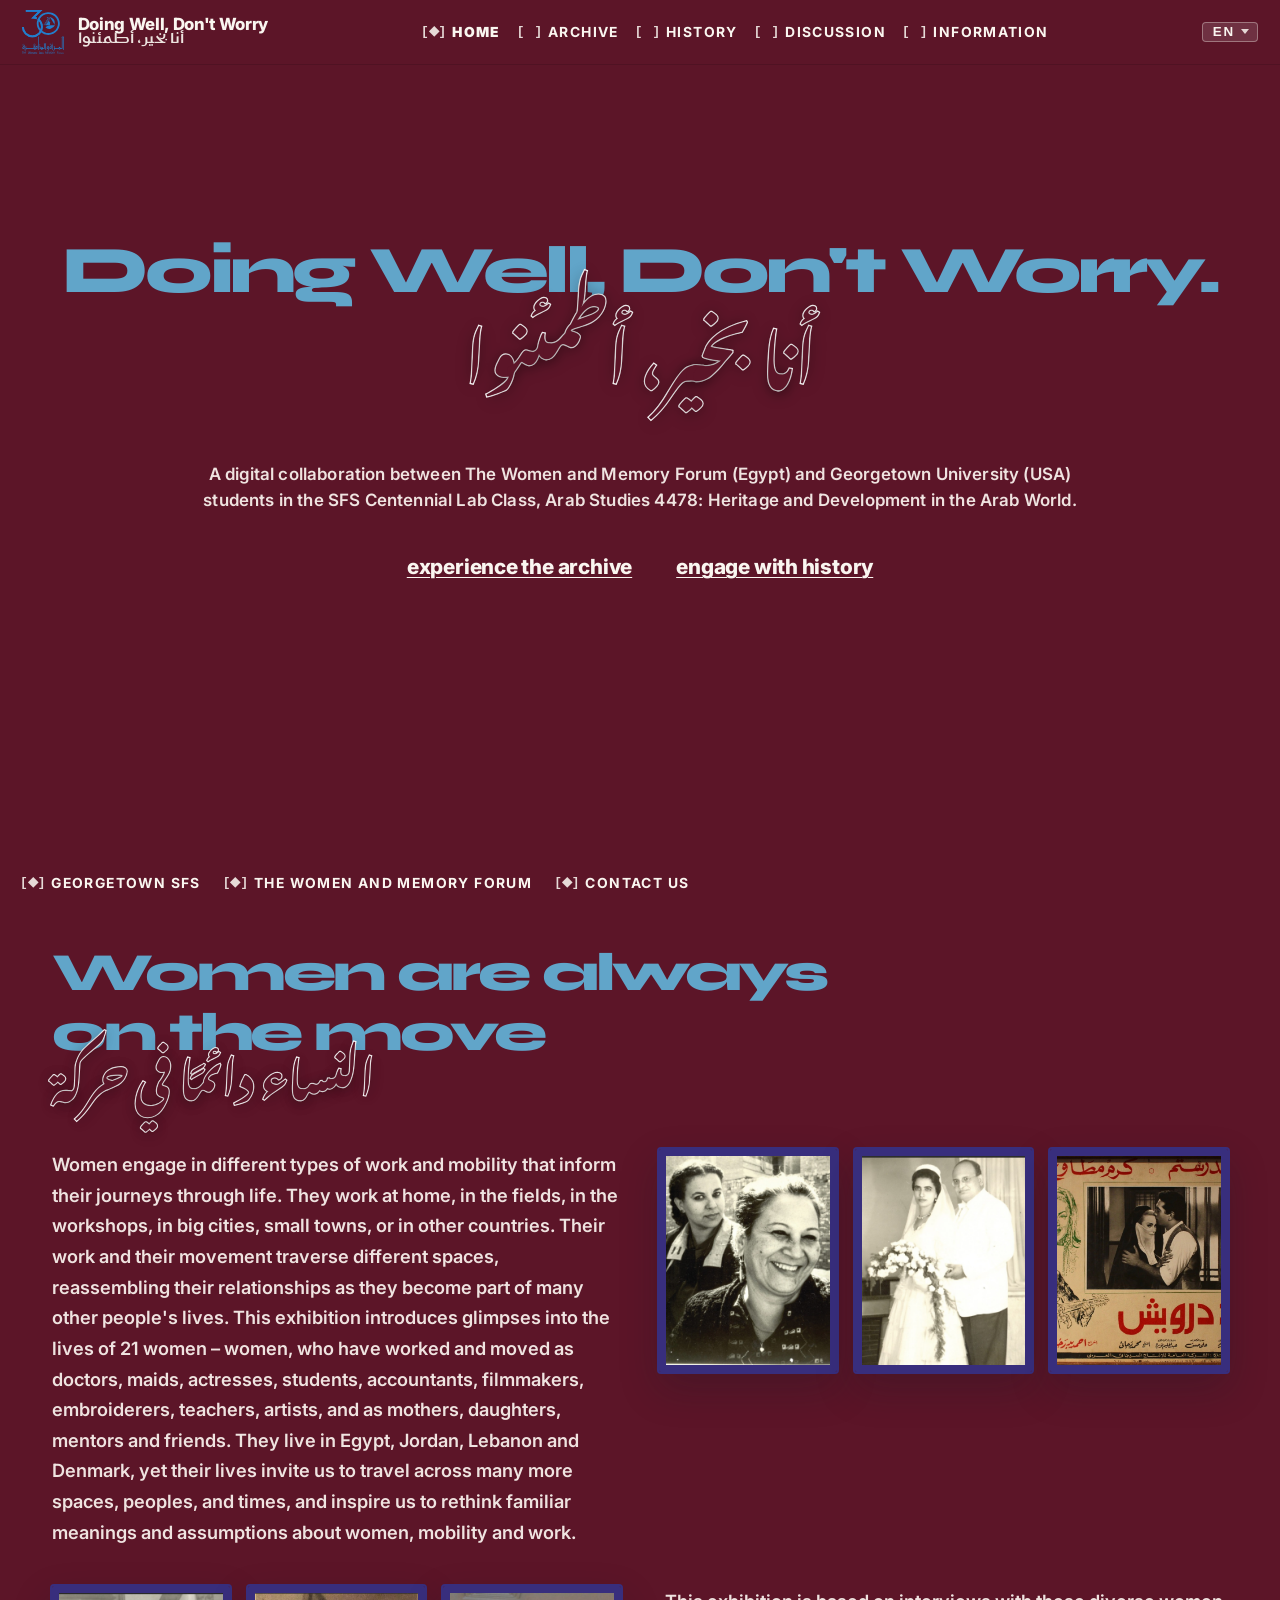
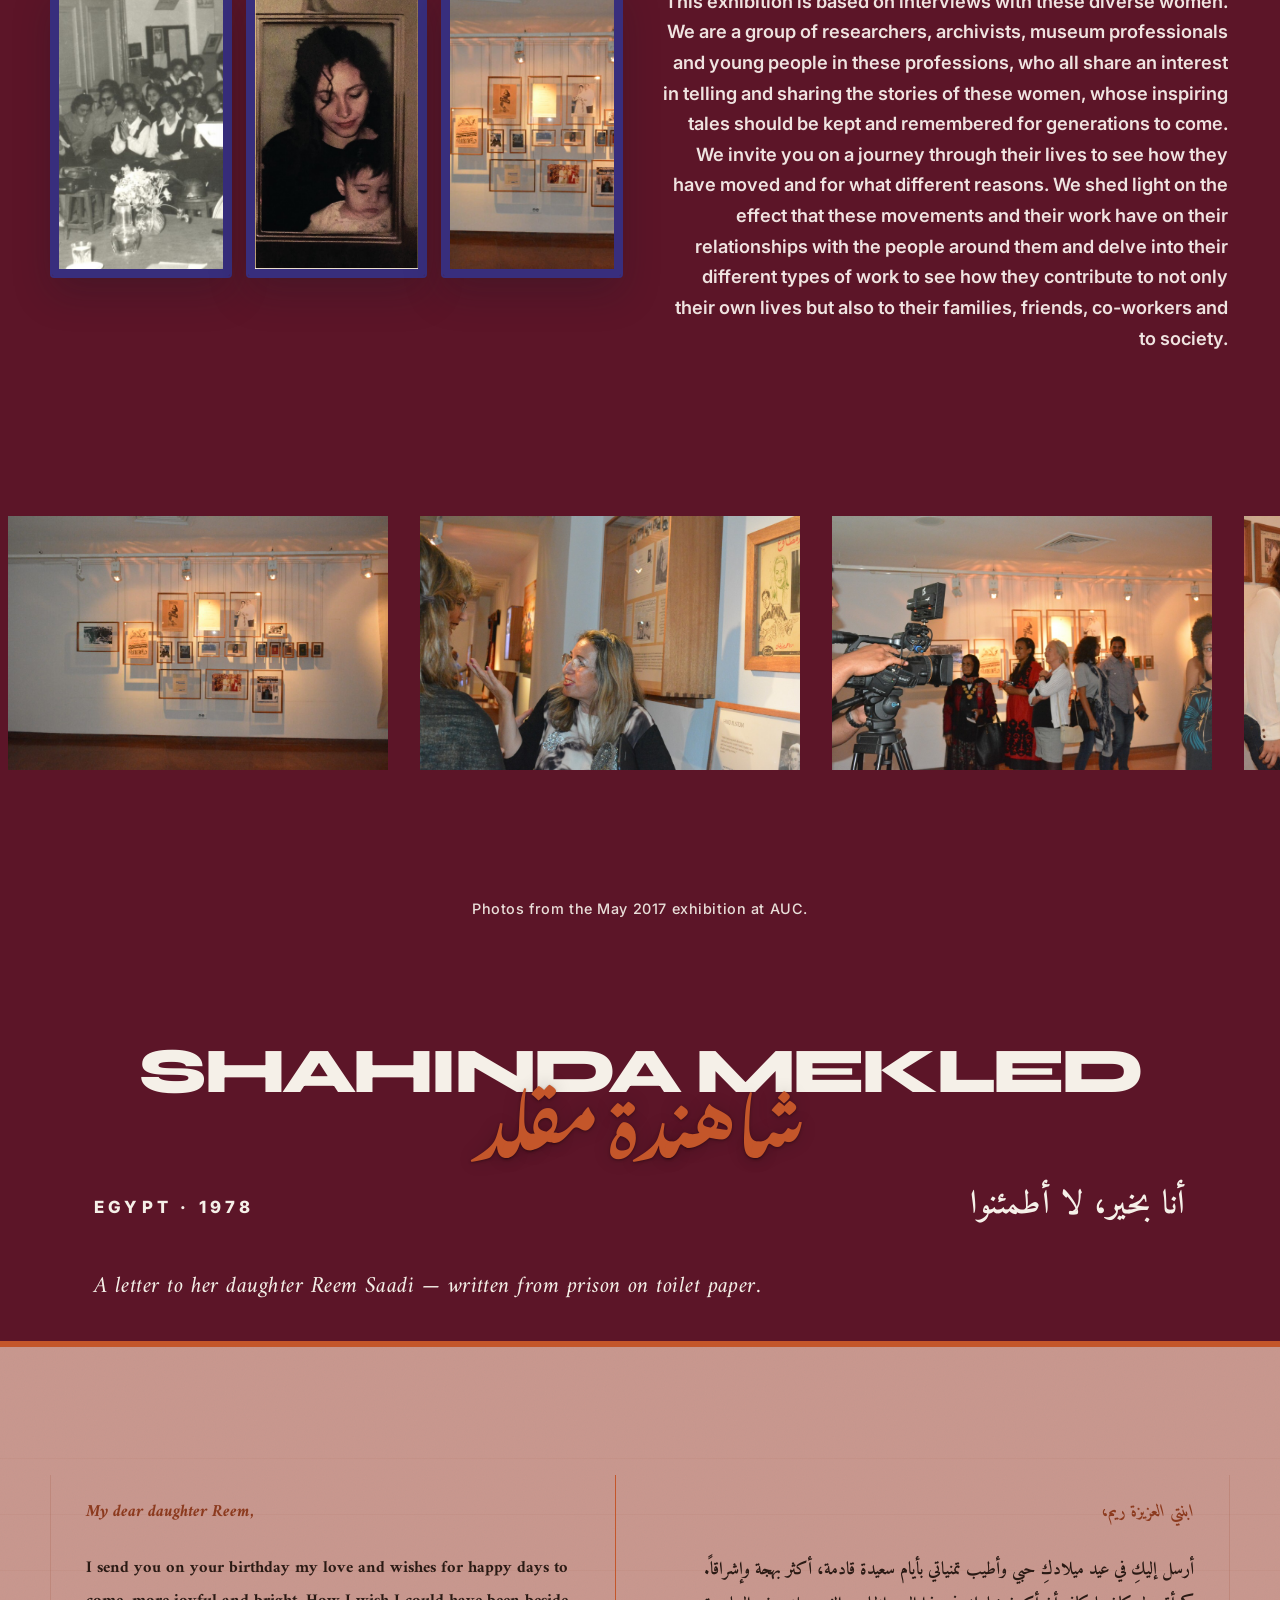
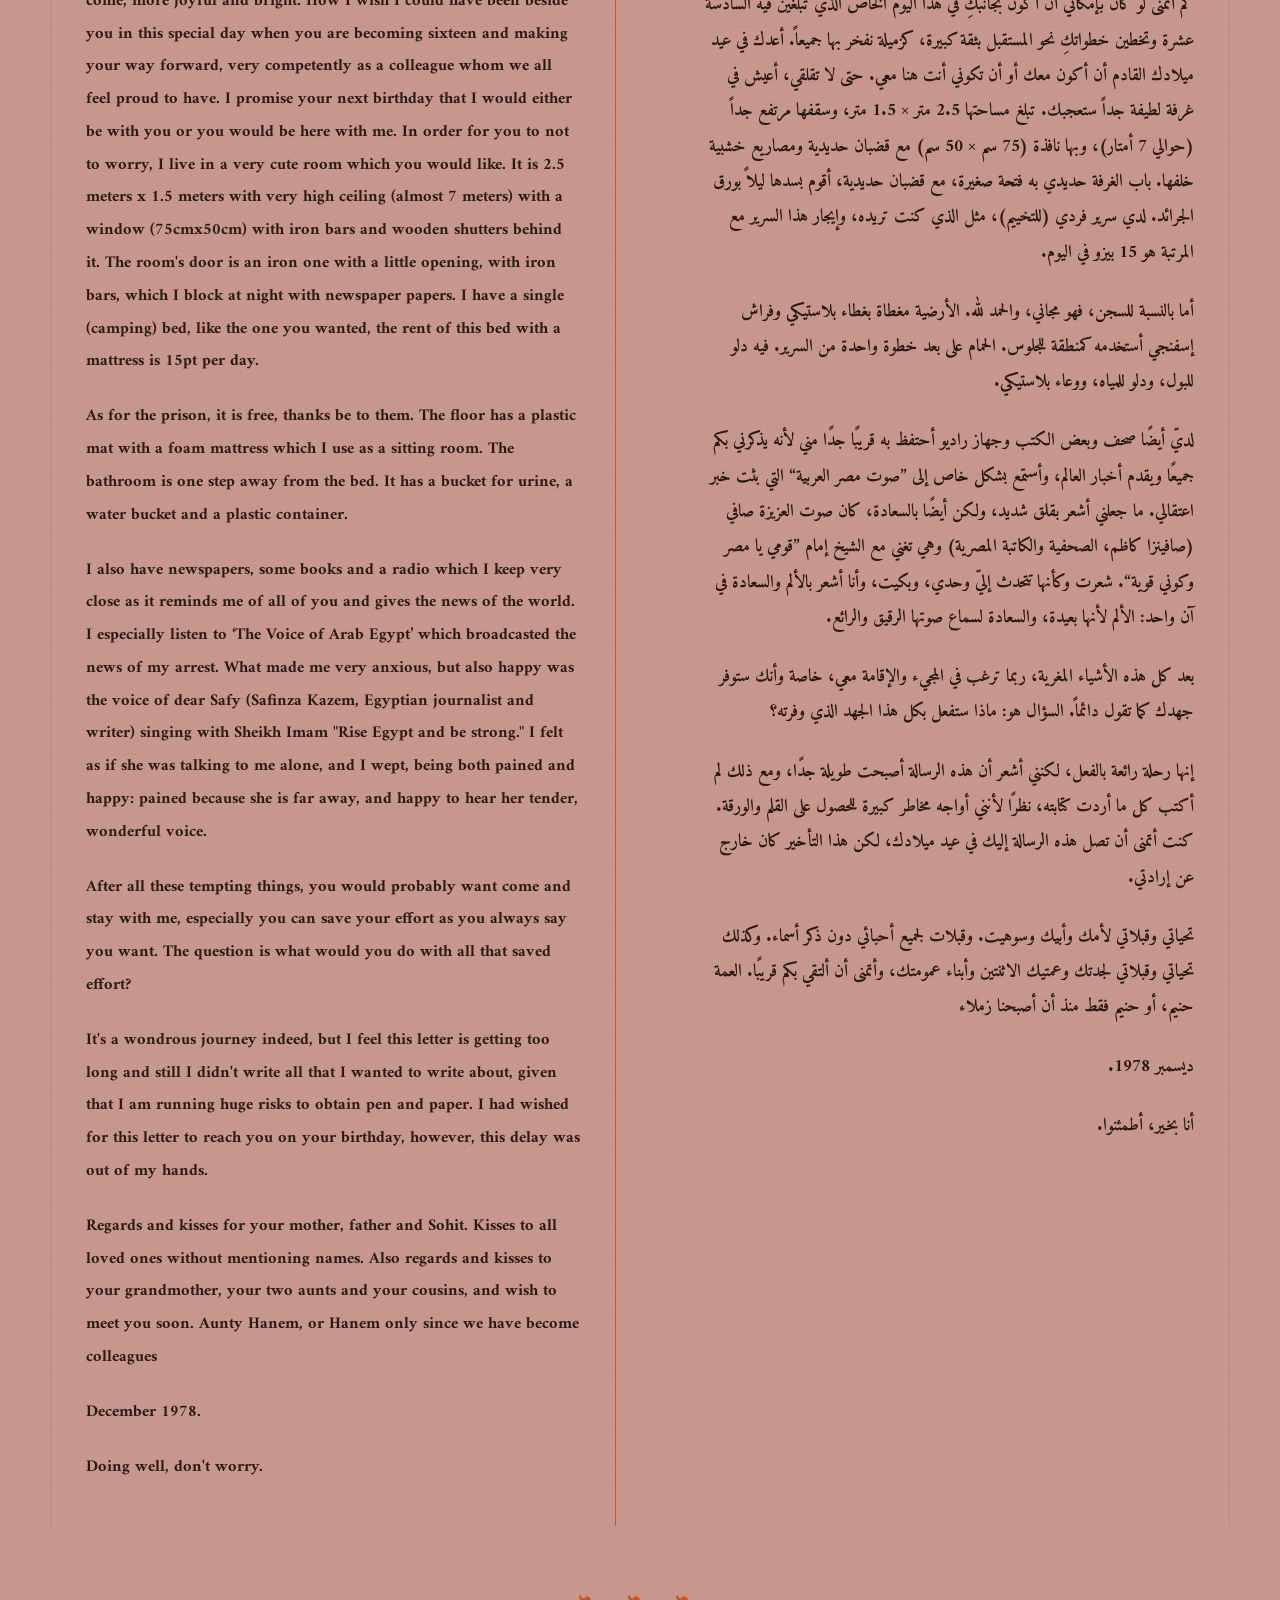
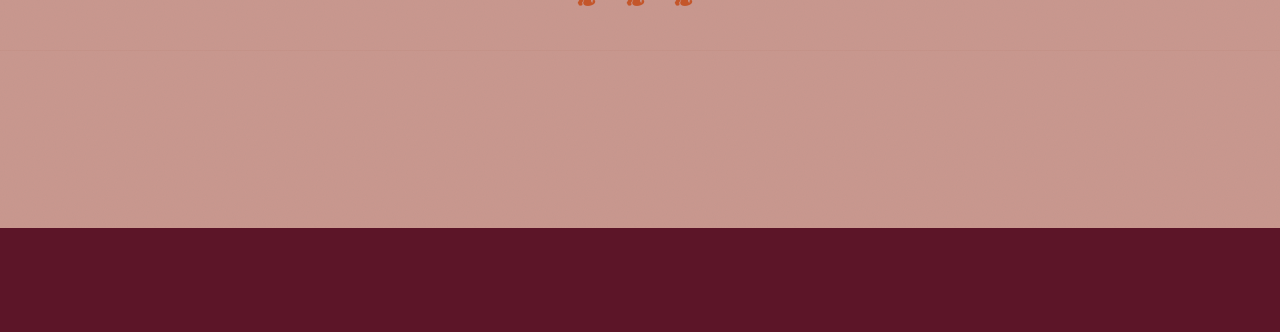
==== index.html @ 9dc11448 "Discussion: composer redesigned as integrated post editor - One outer bordered card; nothing inside " ====
<!doctype html>
<html lang="en">
  <head>
    <meta charset="UTF-8" />
    <meta name="viewport" content="width=device-width, initial-scale=1.0" />
    <title>Archive</title>
    <link rel="preconnect" href="https://fonts.googleapis.com" />
    <link rel="preconnect" href="https://fonts.gstatic.com" crossorigin />
    <link
      href="https://fonts.googleapis.com/css2?family=Amiri:ital,wght@0,400;0,700;1,400;1,700&family=Inter:ital,wght@0,400;0,500;0,600;0,700;0,800;0,900;1,700&family=Kufam:wght@400;500;600;700;800;900&family=Noto+Nastaliq+Urdu:wght@400;500;600;700&family=Noto+Sans+Arabic:wght@400;500;600;700;800;900&family=Playfair+Display:ital,wght@0,500;0,600;0,700;1,500;1,600;1,700&family=Syne:wght@600;700;800&display=swap"
      rel="stylesheet"
    />
    <link rel="stylesheet" href="./styles.css" />
  </head>
  <body data-mode="viewer" id="top" class="theme-archive page-home">
    <nav class="siteNav siteNav--archive" data-i18n-aria-label="navAriaPrimary" aria-label="Primary navigation">
      <a href="./index.html#home" class="siteNav__brandLink" data-i18n-aria-label="siteBrand" aria-label="Doing Well, Don't Worry">
        <img
          class="siteNav__logo"
          src="./assets/logo-primary-vertical.svg"
          alt=""
          width="110"
          height="116"
          decoding="async"
        />
        <span class="siteNav__brandText">
          <span class="siteNav__brandPrimary" data-i18n="navBrandPrimary">Doing Well, Don't Worry</span>
          <span class="siteNav__brandSecondary" data-i18n="navBrandSecondary">أنا بخير، أطمئنوا</span>
        </span>
      </a>
      <div class="siteNav__primary">
        <a href="./index.html#home" class="siteNav__tab siteNav__tab--active">
          <span class="siteNav__bracket" aria-hidden="true">[<span class="siteNav__diamond">◆</span>]</span>
          <span data-i18n="navHome">Home</span>
        </a>
        <a href="./storymap.html" class="siteNav__tab">
          <span class="siteNav__bracket" aria-hidden="true">[<span class="siteNav__diamond siteNav__diamond--off">◆</span>]</span>
          <span data-i18n="navStorymap">Archive</span>
        </a>
        <a href="./history.html" class="siteNav__tab">
          <span class="siteNav__bracket" aria-hidden="true">[<span class="siteNav__diamond siteNav__diamond--off">◆</span>]</span>
          <span data-i18n="navHistory">History</span>
        </a>
        <a href="./discussion.html" class="siteNav__tab">
          <span class="siteNav__bracket" aria-hidden="true">[<span class="siteNav__diamond siteNav__diamond--off">◆</span>]</span>
          <span data-i18n="navDiscussion">Discussion</span>
        </a>
        <a href="./information.html" class="siteNav__tab">
          <span class="siteNav__bracket" aria-hidden="true">[<span class="siteNav__diamond siteNav__diamond--off">◆</span>]</span>
          <span data-i18n="navInformation">Information</span>
        </a>
      </div>
      <div class="siteNav__end">
        <div class="siteNav__lang">
          <button
            type="button"
            class="siteNav__langBtn"
            id="langMenuBtn"
            aria-haspopup="listbox"
            aria-expanded="false"
            aria-controls="langMenuList"
            data-i18n-aria-label="langButtonAria"
            aria-label="Languages"
          >
            <span id="langCurrentLabel">EN</span><span class="siteNav__langCaret" aria-hidden="true"></span>
          </button>
          <ul
            id="langMenuList"
            class="siteNav__langMenu"
            role="listbox"
            data-i18n-aria-label="langMenuAria"
            aria-label="Choose language"
          >
            <li role="none">
              <button type="button" class="siteNav__langOption" role="option" data-lang="en" aria-selected="true">
                English
              </button>
            </li>
            <li role="none">
              <button type="button" class="siteNav__langOption" role="option" data-lang="ar" aria-selected="false">
                العربية الفصحى
              </button>
            </li>
            <li role="none">
              <button type="button" class="siteNav__langOption" role="option" data-lang="it" aria-selected="false">
                Italiano
              </button>
            </li>
            <li role="none">
              <button type="button" class="siteNav__langOption" role="option" data-lang="fr" aria-selected="false">
                Français
              </button>
            </li>
            <li role="none">
              <button type="button" class="siteNav__langOption" role="option" data-lang="es" aria-selected="false">
                Español
              </button>
            </li>
            <li role="none">
              <button type="button" class="siteNav__langOption" role="option" data-lang="de" aria-selected="false">
                Deutsch
              </button>
            </li>
          </ul>
        </div>
      </div>
    </nav>

    <div id="jsStatus" class="jsStatus jsStatus--loading" data-i18n="statusLoadingStorymap">Loading archive…</div>
    <noscript>
      <div class="jsStatus jsStatus--error" data-i18n="statusJsRequired">JavaScript is required to run this app.</div>
    </noscript>

    <section class="hero hero--archive" id="home">
      <div class="hero__bg" aria-hidden="true"></div>
      <h1
        id="heroTitle"
        class="hero__title hero__title--bilingual"
        aria-label="Doing Well, Don't Worry — أنا بخير، أطمئنوا"
      >
        <span class="hero__titleStack">
          <span class="hero__titleLine hero__titleLine--en" lang="en" data-content-key="heroTitleEn">Doing Well, Don't Worry.</span>
          <span class="hero__titleLine hero__titleLine--ar" lang="ar" dir="rtl" data-content-key="heroTitleAr">أنا بخير، أطمئنوا</span>
        </span>
      </h1>
      <p id="heroSubtitle" data-content-key="heroSubtitle">
        A digital collaboration between The Women and Memory Forum (Egypt) and Georgetown University (USA) students in the SFS Centennial Lab Class, Arab Studies 4478: Heritage and Development in the Arab World.
      </p>
      <div class="hero__actions">
        <a class="heroLink" href="./storymap.html" data-content-key="heroCta">experience the archive</a>
        <a class="heroLink" href="./history.html" data-i18n="engageHistoryCta">engage with history</a>
      </div>
    </section>

    <section class="scrollSection reveal scrollSection--editorial landingCopy">
      <div class="landingBand">
        <h2
          class="landingBand__subheading landingBand__subheading--bilingual"
          aria-label="Women are always on the move — النساء دائمًا في حركة"
        >
          <span class="hero__titleStack">
            <span class="landingBand__titleLine landingBand__titleLine--en" lang="en" data-content-key="landingSubheadingEn"
              >Women are always on the move</span
            >
            <span class="landingBand__titleLine landingBand__titleLine--ar" lang="ar" dir="rtl" data-content-key="landingSubheadingAr"
              >النساء دائمًا في حركة</span
            >
          </span>
        </h2>
        <p class="landingBand__copy landingBand__copy--left" data-content-key="landingBodyPart1">
          Women engage in different types of work and mobility that inform their journeys through life. They work at
          home, in the fields, in the workshops, in big cities, small towns, or in other countries. Their work and their
          movement traverse different spaces, reassembling their relationships as they become part of many other
          people's lives. This exhibition introduces glimpses into the lives of 21 women – women, who have worked and
          moved as doctors, maids, actresses, students, accountants, filmmakers, embroiderers, teachers, artists, and as
          mothers, daughters, mentors and friends. They live in Egypt, Jordan, Lebanon and Denmark, yet their lives
          invite us to travel across many more spaces, peoples, and times, and inspire us to rethink familiar meanings
          and assumptions about women, mobility and work.
        </p>
        <p class="landingBand__copy landingBand__copy--right" data-content-key="landingBodyPart2">
          This exhibition is based on interviews with these diverse women. We are a group of researchers, archivists,
          museum professionals and young people in these professions, who all share an interest in telling and sharing
          the stories of these women, whose inspiring tales should be kept and remembered for generations to come. We
          invite you on a journey through their lives to see how they have moved and for what different reasons. We shed
          light on the effect that these movements and their work have on their relationships with the people around them
          and delve into their different types of work to see how they contribute to not only their own lives but also to
          their families, friends, co-workers and to society.
        </p>
        <div class="landingBand__media landingBand__media--left">
          <figure class="landingFigure">
            <img
              src="./assets/landing-women-meeting.png"
              width="640"
              height="420"
              loading="lazy"
              decoding="async"
              alt="Historical photograph of a woman speaking at a microphone to a seated audience of women."
            />
          </figure>
          <figure class="landingFigure">
            <img
              src="./assets/landing-mother-child.png"
              width="480"
              height="720"
              loading="lazy"
              decoding="async"
              alt="Warm vintage photograph of a mother and small child, looking down in a quiet moment together."
            />
          </figure>
          <figure class="landingFigure">
            <img
              src="./assets/exhibition-auc-2017/auc-01.png"
              width="1024"
              height="683"
              loading="lazy"
              decoding="async"
              alt="Photo from the May 2017 Doing Well, Don't Worry exhibition at AUC."
            />
          </figure>
        </div>
        <div class="landingBand__media landingBand__media--right">
          <figure class="landingFigure">
            <img
              src="./assets/landing-archive-two-women.png"
              width="420"
              height="560"
              loading="lazy"
              decoding="async"
              alt="Archival black-and-white photograph of two women outdoors, one smiling in the foreground."
            />
          </figure>
          <figure class="landingFigure">
            <img
              src="./assets/landing-wedding-couple.png"
              width="420"
              height="560"
              loading="lazy"
              decoding="async"
              alt="Vintage wedding portrait of a bride with a bouquet and a groom in a light suit."
            />
          </figure>
          <figure class="landingFigure">
            <img
              src="./assets/landing-poster-sayed-darwish.png"
              width="640"
              height="420"
              loading="lazy"
              decoding="async"
              alt="Vintage Egyptian film poster for Sayed Darwish, with central photograph and Arabic lettering."
            />
          </figure>
        </div>
      </div>
    </section>

    <div class="homeLetterTransition" aria-hidden="true"></div>
    <section class="homeLetterSection" aria-labelledby="homeLetterTitle">
      <header class="homeLetterCaption">
        <div class="homeLetterCaption__band">
          <figure class="infoPage__figure homeLetterCaption__carousel">
            <!-- AUC 2017 exhibition photos only; do not add WMF design-spec / style-guide mockups here. -->
            <div
              class="infoCarousel"
              data-i18n-aria-label="infoPageCarouselAria"
              aria-label="Photographs from the May 2017 exhibition at the American University in Cairo"
              role="region"
            >
              <div class="infoCarousel__viewport">
                <div class="infoCarousel__track">
                  <div class="infoCarousel__group">
                    <div class="infoCarousel__slide"><img src="./assets/exhibition-auc-2017/auc-01.png" width="1024" height="683" loading="lazy" decoding="async" alt="" /></div>
                    <div class="infoCarousel__slide"><img src="./assets/exhibition-auc-2017/auc-03.png" width="1024" height="683" loading="lazy" decoding="async" alt="" /></div>
                    <div class="infoCarousel__slide"><img src="./assets/exhibition-auc-2017/auc-04.png" width="1024" height="683" loading="lazy" decoding="async" alt="" /></div>
                    <div class="infoCarousel__slide"><img src="./assets/exhibition-auc-2017/auc-06.png" width="1024" height="683" loading="lazy" decoding="async" alt="" /></div>
                    <div class="infoCarousel__slide"><img src="./assets/exhibition-auc-2017/auc-07.png" width="1024" height="683" loading="lazy" decoding="async" alt="" /></div>
                    <div class="infoCarousel__slide"><img src="./assets/exhibition-auc-2017/auc-09.png" width="1024" height="683" loading="lazy" decoding="async" alt="" /></div>
                    <div class="infoCarousel__slide"><img src="./assets/exhibition-auc-2017/auc-10.png" width="1024" height="576" loading="lazy" decoding="async" alt="" /></div>
                    <div class="infoCarousel__slide"><img src="./assets/exhibition-auc-2017/auc-11.png" width="1024" height="683" loading="lazy" decoding="async" alt="" /></div>
                    <div class="infoCarousel__slide"><img src="./assets/exhibition-auc-2017/auc-12.png" width="1024" height="683" loading="lazy" decoding="async" alt="" /></div>
                    <div class="infoCarousel__slide"><img src="./assets/exhibition-auc-2017/auc-13.png" width="1024" height="683" loading="lazy" decoding="async" alt="" /></div>
                    <div class="infoCarousel__slide"><img src="./assets/exhibition-auc-2017/auc-14.png" width="1024" height="683" loading="lazy" decoding="async" alt="" /></div>
                    <div class="infoCarousel__slide"><img src="./assets/exhibition-auc-2017/auc-15.png" width="1024" height="683" loading="lazy" decoding="async" alt="" /></div>
                    <div class="infoCarousel__slide"><img src="./assets/exhibition-auc-2017/auc-16.png" width="1024" height="683" loading="lazy" decoding="async" alt="" /></div>
                    <div class="infoCarousel__slide"><img src="./assets/exhibition-auc-2017/auc-17.png" width="1024" height="683" loading="lazy" decoding="async" alt="" /></div>
                    <div class="infoCarousel__slide"><img src="./assets/exhibition-auc-2017/auc-18.png" width="1024" height="683" loading="lazy" decoding="async" alt="" /></div>
                    <div class="infoCarousel__slide"><img src="./assets/exhibition-auc-2017/auc-19.png" width="1024" height="683" loading="lazy" decoding="async" alt="" /></div>
                    <div class="infoCarousel__slide"><img src="./assets/exhibition-auc-2017/auc-20.png" width="1024" height="683" loading="lazy" decoding="async" alt="" /></div>
                    <div class="infoCarousel__slide"><img src="./assets/exhibition-auc-2017/auc-21.png" width="1024" height="524" loading="lazy" decoding="async" alt="" /></div>
                    <div class="infoCarousel__slide"><img src="./assets/exhibition-auc-2017/auc-22.png" width="1024" height="683" loading="lazy" decoding="async" alt="" /></div>
                    <div class="infoCarousel__slide"><img src="./assets/exhibition-auc-2017/auc-23.png" width="576" height="1024" loading="lazy" decoding="async" alt="" /></div>
                    <div class="infoCarousel__slide"><img src="./assets/exhibition-auc-2017/auc-24.png" width="1024" height="683" loading="lazy" decoding="async" alt="" /></div>
                    <div class="infoCarousel__slide"><img src="./assets/exhibition-auc-2017/auc-27.png" width="1024" height="683" loading="lazy" decoding="async" alt="" /></div>
                  </div>
                  <div class="infoCarousel__group" aria-hidden="true">
                    <div class="infoCarousel__slide"><img src="./assets/exhibition-auc-2017/auc-01.png" width="1024" height="683" loading="lazy" decoding="async" alt="" /></div>
                    <div class="infoCarousel__slide"><img src="./assets/exhibition-auc-2017/auc-03.png" width="1024" height="683" loading="lazy" decoding="async" alt="" /></div>
                    <div class="infoCarousel__slide"><img src="./assets/exhibition-auc-2017/auc-04.png" width="1024" height="683" loading="lazy" decoding="async" alt="" /></div>
                    <div class="infoCarousel__slide"><img src="./assets/exhibition-auc-2017/auc-06.png" width="1024" height="683" loading="lazy" decoding="async" alt="" /></div>
                    <div class="infoCarousel__slide"><img src="./assets/exhibition-auc-2017/auc-07.png" width="1024" height="683" loading="lazy" decoding="async" alt="" /></div>
                    <div class="infoCarousel__slide"><img src="./assets/exhibition-auc-2017/auc-09.png" width="1024" height="683" loading="lazy" decoding="async" alt="" /></div>
                    <div class="infoCarousel__slide"><img src="./assets/exhibition-auc-2017/auc-10.png" width="1024" height="576" loading="lazy" decoding="async" alt="" /></div>
                    <div class="infoCarousel__slide"><img src="./assets/exhibition-auc-2017/auc-11.png" width="1024" height="683" loading="lazy" decoding="async" alt="" /></div>
                    <div class="infoCarousel__slide"><img src="./assets/exhibition-auc-2017/auc-12.png" width="1024" height="683" loading="lazy" decoding="async" alt="" /></div>
                    <div class="infoCarousel__slide"><img src="./assets/exhibition-auc-2017/auc-13.png" width="1024" height="683" loading="lazy" decoding="async" alt="" /></div>
                    <div class="infoCarousel__slide"><img src="./assets/exhibition-auc-2017/auc-14.png" width="1024" height="683" loading="lazy" decoding="async" alt="" /></div>
                    <div class="infoCarousel__slide"><img src="./assets/exhibition-auc-2017/auc-15.png" width="1024" height="683" loading="lazy" decoding="async" alt="" /></div>
                    <div class="infoCarousel__slide"><img src="./assets/exhibition-auc-2017/auc-16.png" width="1024" height="683" loading="lazy" decoding="async" alt="" /></div>
                    <div class="infoCarousel__slide"><img src="./assets/exhibition-auc-2017/auc-17.png" width="1024" height="683" loading="lazy" decoding="async" alt="" /></div>
                    <div class="infoCarousel__slide"><img src="./assets/exhibition-auc-2017/auc-18.png" width="1024" height="683" loading="lazy" decoding="async" alt="" /></div>
                    <div class="infoCarousel__slide"><img src="./assets/exhibition-auc-2017/auc-19.png" width="1024" height="683" loading="lazy" decoding="async" alt="" /></div>
                    <div class="infoCarousel__slide"><img src="./assets/exhibition-auc-2017/auc-20.png" width="1024" height="683" loading="lazy" decoding="async" alt="" /></div>
                    <div class="infoCarousel__slide"><img src="./assets/exhibition-auc-2017/auc-21.png" width="1024" height="524" loading="lazy" decoding="async" alt="" /></div>
                    <div class="infoCarousel__slide"><img src="./assets/exhibition-auc-2017/auc-22.png" width="1024" height="683" loading="lazy" decoding="async" alt="" /></div>
                    <div class="infoCarousel__slide"><img src="./assets/exhibition-auc-2017/auc-23.png" width="576" height="1024" loading="lazy" decoding="async" alt="" /></div>
                    <div class="infoCarousel__slide"><img src="./assets/exhibition-auc-2017/auc-24.png" width="1024" height="683" loading="lazy" decoding="async" alt="" /></div>
                    <div class="infoCarousel__slide"><img src="./assets/exhibition-auc-2017/auc-27.png" width="1024" height="683" loading="lazy" decoding="async" alt="" /></div>
                  </div>
                </div>
              </div>
            </div>
            <figcaption class="infoPage__carouselCaption" data-i18n="infoPageCarouselCaption">
              Photos from the May 2017 exhibition at AUC.
            </figcaption>
          </figure>
          <div class="homeLetterCaption__inner">
            <div class="homeLetterCaption__nameStack" aria-label="Shahinda Mekled — شاهندة مقلد">
              <span class="homeLetterCaption__nameEn" lang="en">SHAHINDA MEKLED</span>
              <span class="homeLetterCaption__nameAr" lang="ar" dir="rtl">شاهندة مقلد</span>
            </div>
            <div class="homeLetterCaption__midRow">
              <span class="homeLetterCaption__dateStamp" lang="en">Egypt · 1978</span>
              <h2 id="homeLetterTitle" class="homeLetterCaption__headline" lang="ar" dir="rtl">أنا بخير، لا أطمئنوا</h2>
            </div>
            <p class="homeLetterCaption__lede" lang="en">
              A letter to her daughter Reem Saadi &mdash; written from prison on toilet paper.
            </p>
          </div>
        </div>
        <div class="homeLetterCaption__seam" aria-hidden="true"></div>
      </header>
      <div class="homeLetterBox">
        <div class="homeLetterBox__columns">
          <article class="homeLetterBox__letter homeLetterBox__letter--en" lang="en">
            <p>My dear daughter Reem,</p>
            <p>
              I send you on your birthday my love and wishes for happy days to come, more joyful and bright. How I wish
              I could have been beside you in this special day when you are becoming sixteen and making your way forward,
              very competently as a colleague whom we all feel proud to have. I promise your next birthday that I would
              either be with you or you would be here with me. In order for you to not to worry, I live in a very cute
              room which you would like. It is 2.5 meters x 1.5 meters with very high ceiling (almost 7 meters) with a
              window (75cmx50cm) with iron bars and wooden shutters behind it. The room's door is an iron one with a
              little opening, with iron bars, which I block at night with newspaper papers. I have a single (camping)
              bed, like the one you wanted, the rent of this bed with a mattress is 15pt per day.
            </p>
            <p>
              As for the prison, it is free, thanks be to them. The floor has a plastic mat with a foam mattress which I
              use as a sitting room. The bathroom is one step away from the bed. It has a bucket for urine, a water
              bucket and a plastic container.
            </p>
            <p>
              I also have newspapers, some books and a radio which I keep very close as it reminds me of all of you and
              gives the news of the world. I especially listen to &lsquo;The Voice of Arab Egypt&rsquo; which broadcasted
              the news of my arrest. What made me very anxious, but also happy was the voice of dear Safy (Safinza
              Kazem, Egyptian journalist and writer) singing with Sheikh Imam &quot;Rise Egypt and be strong.&quot; I
              felt as if she was talking to me alone, and I wept, being both pained and happy: pained because she is far
              away, and happy to hear her tender, wonderful voice.
            </p>
            <p>
              After all these tempting things, you would probably want come and stay with me, especially you can save
              your effort as you always say you want. The question is what would you do with all that saved effort?
            </p>
            <p>
              It's a wondrous journey indeed, but I feel this letter is getting too long and still I didn't write all that
              I wanted to write about, given that I am running huge risks to obtain pen and paper. I had wished for this
              letter to reach you on your birthday, however, this delay was out of my hands.
            </p>
            <p>
              Regards and kisses for your mother, father and Sohit. Kisses to all loved ones without mentioning names.
              Also regards and kisses to your grandmother, your two aunts and your cousins, and wish to meet you soon.
              Aunty Hanem, or Hanem only since we have become colleagues
            </p>
            <p>December 1978.</p>
            <p>Doing well, don't worry.</p>
          </article>
          <article class="homeLetterBox__letter homeLetterBox__letter--ar" lang="ar" dir="rtl">
            <p>ابنتي العزيزة ريم،</p>
            <p>
              أرسل إليكِ في عيد ميلادكِ حبي وأطيب تمنياتي بأيام سعيدة قادمة، أكثر بهجة وإشراقاً. كم أتمنى لو كان
              بإمكاني أن أكون بجانبكِ في هذا اليوم الخاص الذي تبلغين فيه السادسة عشرة وتخطين خطواتكِ نحو المستقبل بثقة
              كبيرة، كزميلة نفخر بها جميعاً. أعدك في عيد ميلادك القادم أن أكون معك أو أن تكوني أنت هنا معي. حتى لا
              تقلقي، أعيش في غرفة لطيفة جداً ستعجبك. تبلغ مساحتها 2.5 متر × 1.5 متر، وسقفها مرتفع جداً (حوالي 7
              أمتار)، وبها نافذة (75 سم × 50 سم) مع قضبان حديدية ومصاريع خشبية خلفها. باب الغرفة حديدي به فتحة صغيرة،
              مع قضبان حديدية، أقوم بسدها ليلاً بورق الجرائد. لدي سرير فردي (للتخييم)، مثل الذي كنت تريده، وإيجار هذا
              السرير مع المرتبة هو 15 بيزو في اليوم.
            </p>
            <p>
              أما بالنسبة للسجن، فهو مجاني، والحمد لله. الأرضية مغطاة بغطاء بلاستيكي وفراش إسفنجي أستخدمه كمنطقة
              للجلوس. الحمام على بعد خطوة واحدة من السرير. فيه دلو للبول، ودلو للمياه، ووعاء بلاستيكي.
            </p>
            <p>
              لديّ أيضًا صحف وبعض الكتب وجهاز راديو أحتفظ به قريبًا جدًا مني لأنه يذكرني بكم جميعًا ويقدم أخبار
              العالم، وأستمع بشكل خاص إلى ”صوت مصر العربية“ التي بثت خبر اعتقالي. ما جعلني أشعر بقلق شديد، ولكن أيضًا
              بالسعادة، كان صوت العزيزة صافي (صافينزا كاظم، الصحفية والكاتبة المصرية) وهي تغني مع الشيخ إمام ”قومي يا
              مصر وكوني قوية“. شعرت وكأنها تتحدث إليّ وحدي، وبكيت، وأنا أشعر بالألم والسعادة في آن واحد: الألم لأنها
              بعيدة، والسعادة لسماع صوتها الرقيق والرائع.
            </p>
            <p>
              بعد كل هذه الأشياء المغرية، ربما ترغب في المجيء والإقامة معي، خاصة وأنك ستوفر جهدك كما تقول دائماً.
              السؤال هو: ماذا ستفعل بكل هذا الجهد الذي وفرته؟
            </p>
            <p>
              إنها رحلة رائعة بالفعل، لكنني أشعر أن هذه الرسالة أصبحت طويلة جدًا، ومع ذلك لم أكتب كل ما أردت كتابته،
              نظرًا لأنني أواجه مخاطر كبيرة للحصول على القلم والورقة. كنت أتمنى أن تصل هذه الرسالة إليك في عيد ميلادك،
              لكن هذا التأخير كان خارج عن إرادتي.
            </p>
            <p>
              تحياتي وقبلاتي لأمك وأبيك وسوهيت. وقبلات لجميع أحبائي دون ذكر أسماء. وكذلك تحياتي وقبلاتي لجدتك وعمتيك
              الاثنتين وأبناء عمومتك، وأتمنى أن ألتقي بكم قريبًا. العمة حنيم، أو حنيم فقط منذ أن أصبحنا زملاء
            </p>
            <p>ديسمبر 1978.</p>
            <p>أنا بخير، أطمئنوا.</p>
          </article>
        </div>
        <p class="homeLetterBox__colophon" aria-hidden="true">
          <span class="homeLetterBox__colophon__glyphs">&#x2767;&nbsp;&#x2767;&nbsp;&#x2767;</span>
        </p>
      </div>
    </section>

    <div class="homePageBuffer" aria-hidden="true"></div>

    <div class="stickyFooterLinks">
      <a href="https://ccas.georgetown.edu/" target="_blank" rel="noopener noreferrer">
        <span class="siteNav__bracket" aria-hidden="true">[<span class="siteNav__diamond">◆</span>]</span>
        <span data-i18n="footerGeorgetownSfs">Georgetown SFS</span>
      </a>
      <a href="https://wmf.org.eg/en/" target="_blank" rel="noopener noreferrer">
        <span class="siteNav__bracket" aria-hidden="true">[<span class="siteNav__diamond">◆</span>]</span>
        <span data-i18n="footerWmf">The Women and Memory Forum</span>
      </a>
      <a href="mailto:tbh36@georgetown.edu">
        <span class="siteNav__bracket" aria-hidden="true">[<span class="siteNav__diamond">◆</span>]</span>
        <span data-i18n="footerContact">Contact us</span>
      </a>
    </div>

    <script src="./site-i18n.js"></script>
    <script src="./vendor/cytoscape.min.js"></script>
    <script src="./app.js?v=20260504composer"></script>
  </body>
</html>
---- styles.css ----
:root {
  /* WMF exhibition palette (+ playful “cute editorial” tuning) */
  --wmf-magenta: #ce2a58;
  --wmf-magenta-rgb: 206, 42, 88;
  --wmf-pink-light: #f8ddeb;
  --wmf-pink-soft: #fff5f9;
  --wmf-black: #2a2a2c;
  --wmf-ink: #3a3a32;
  --wmf-cream: #f9f3eb;
  --wmf-gold: #f0c26a;
  --wmf-gold-rgb: 240, 194, 106;
  --wmf-sand: #f2e3b7;
  --wmf-mint: #d4f5e8;
  --wmf-sky: #cfefff;
  --radius-card: 18px;
  --radius-pill: 999px;
  --shadow-soft: 0 14px 40px rgba(42, 42, 44, 0.08);
  --shadow-magenta: 0 16px 44px rgba(var(--wmf-magenta-rgb), 0.18);
  --ease-out-back: cubic-bezier(0.22, 1.2, 0.36, 1);

  /* Legacy names (used across markup / older rules) */
  --bg: var(--wmf-cream);
  --panel: #ffffff;
  --panel2: var(--wmf-pink-light);
  --text: var(--wmf-ink);
  --muted: #7a6f68;
  --border: var(--wmf-sand);
  --primary: var(--wmf-magenta);
  --warm-rose: var(--wmf-pink-light);
  --danger: #b91c1c;
  --ok: #0f766e;

  /* Archive / landing reference palette */
  --archive-bg: #e6e2d1;
  --archive-ink: #3c1b16;
  /* Storymap + discussion (solid viewport themes) */
  --storymap-bg: #c5d3d4;
  --storymap-ink: #1a1a18;
  /* Discussion tab: terracotta field; accents via --discussion-brown / --discussion-blue */
  --discussion-bg: #c4735c;
  --discussion-bg-soft: #dba892;
  --discussion-surface: #f5e8e2;
  --discussion-ink: #3d2918;
  --discussion-brown: #5c3d2e;
  --discussion-blue: #2c5282;
  --discussion-blue-soft: #4a6fa5;
  /* Home only: deeper burgundy field + cream UI; hero EN uses dusty blue (see --landing-dusty-blue) */
  --home-bg: #5c1528;
  --home-ink: #faf6f0;
  --home-muted: rgba(255, 250, 244, 0.9);
  --home-hero-title-max: 50rem;
  /* Slightly pulled in from full-bleed; vh still drives height */
  --home-hero-title-fs: clamp(0.7rem, min(5.2vw, 12vh), 5.1rem);
  --home-hero-title-fs-sm: clamp(0.6rem, min(4.9vw, 10.5vh), 3.25rem);
  --archive-muted: #5c403b;
  /* Hero headline (CCAS-style dense sans) */
  --archive-hero-ink: #421c14;
  /* Intro blurb under hero title: centered column, left-aligned text (CCAS-style) */
  --archive-hero-lead-ink: #4a1a0d;
  /* Editorial accents (pastel bands + asymmetry; same vocabulary as CCAS-style multi-tone archives) */
  --archive-band-rose: color-mix(in srgb, var(--wmf-pink-light) 52%, var(--archive-bg));
  --archive-band-mint: color-mix(in srgb, var(--wmf-mint) 42%, var(--archive-bg));
  --archive-band-sky: color-mix(in srgb, var(--wmf-sky) 38%, var(--archive-bg));
  --archive-band-sand: color-mix(in srgb, var(--wmf-sand) 36%, var(--archive-bg));
  --archive-band-blush: color-mix(in srgb, var(--wmf-pink-soft) 48%, var(--archive-bg));
  /* Home landing frames (dusty); hero EN headline uses brighter blue */
  --landing-dusty-blue: #9db3c4;
  --landing-dusty-rim: color-mix(in srgb, var(--landing-dusty-blue) 70%, #ffffff 30%);
  --home-hero-en: #61a5c9;
  /* Heading scale bump (~1–2pt) */
  --header-bump: 3px;
}

* {
  box-sizing: border-box;
}

html {
  min-height: 100%;
  background: var(--wmf-cream);
}

body {
  margin: 0;
  min-height: 100vh;
  font-family: "Inter", "Futura", ui-sans-serif, system-ui, -apple-system, Segoe UI, Roboto, Arial, "Apple Color Emoji",
    "Segoe UI Emoji";
  font-size: 18px;
  font-weight: 500;
  line-height: 1.6;
  background: radial-gradient(120% 80% at 10% 0%, var(--wmf-pink-soft) 0%, transparent 52%),
    radial-gradient(90% 70% at 100% 10%, rgba(var(--wmf-gold-rgb), 0.12) 0%, transparent 45%), var(--wmf-cream);
  color: var(--text);
}

html:has(body.theme-archive) {
  background: var(--archive-bg);
}

html:has(body.theme-archive.page-home) {
  background: var(--home-bg);
}

html:has(body.theme-storymap) {
  background: var(--storymap-bg);
}

html:has(body[data-mode="discussion"]) {
  background: var(--discussion-bg);
}

/* Arabic UI (Kufam: contemporary geometric Arabic sans; pairs with Inter like archival identity work e.g. EDA). */
body.lang-ar {
  font-family: "Kufam", "Noto Sans Arabic", "Inter", ui-sans-serif, system-ui, -apple-system, Segoe UI, Roboto, Arial;
}

/* Arabic: RTL text inside controls; layout/grid stays LTR — no mirroring of panels. */
body.lang-ar input:not([type="checkbox"]):not([type="radio"]):not([type="range"]):not([type="file"]),
body.lang-ar textarea,
body.lang-ar select {
  direction: rtl;
  unicode-bidi: isolate;
}

body.lang-ar #jsStatus {
  direction: rtl;
  unicode-bidi: isolate;
}

.siteNav {
  position: sticky;
  top: 0;
  z-index: 70;
  background: rgba(249, 243, 235, 0.38);
  backdrop-filter: blur(14px) saturate(1.15);
  border-bottom: 1px solid transparent;
  display: flex;
  justify-content: space-between;
  align-items: center;
  flex-wrap: wrap;
  row-gap: 6px;
  padding: 12px clamp(14px, 4vw, 28px);
  transition:
    background 0.32s ease,
    border-color 0.32s ease,
    box-shadow 0.32s ease;
}

.siteNav__brand {
  font-family: "Playfair Display", Georgia, "Times New Roman", serif;
  font-weight: 600;
  font-style: italic;
  letter-spacing: 0.02em;
  color: var(--wmf-magenta);
  text-decoration: none;
  transition: color 0.2s ease, transform 0.2s var(--ease-out-back);
}

.siteNav__brand:hover {
  color: var(--wmf-ink);
  transform: translateY(-1px);
}

.siteNav__tabs {
  display: flex;
  gap: 8px;
  align-items: center;
  flex-wrap: wrap;
  margin-left: auto;
}

.siteNav__lang {
  position: relative;
  display: flex;
  align-items: stretch;
  margin-left: 4px;
}

.siteNav__langBtn {
  border: 1px solid rgba(var(--wmf-magenta-rgb), 0.22);
  border-radius: var(--radius-pill);
  padding: 7px 14px;
  min-height: 34px;
  box-sizing: border-box;
  display: inline-flex;
  align-items: center;
  justify-content: center;
  background: rgba(255, 255, 255, 0.88);
  color: var(--text);
  font-size: 0.78rem;
  font-weight: 600;
  letter-spacing: 0.06em;
  cursor: pointer;
  transition: border-color 180ms ease, box-shadow 180ms ease, color 180ms ease, transform 180ms var(--ease-out-back);
}

.siteNav__langBtn:hover,
.siteNav__langBtn:focus {
  border-color: rgba(var(--wmf-magenta-rgb), 0.55);
  box-shadow: 0 0 0 3px rgba(var(--wmf-magenta-rgb), 0.12);
  outline: none;
  color: var(--primary);
  transform: translateY(-1px);
}

.siteNav__langMenu {
  position: absolute;
  top: calc(100% + 4px);
  right: 0;
  z-index: 80;
  min-width: 11rem;
  margin: 0;
  padding: 4px 0;
  list-style: none;
  background: rgba(255, 255, 255, 0.98);
  border: 1px solid rgba(209, 213, 219, 0.95);
  border-radius: 10px;
  box-shadow: 0 12px 28px rgba(15, 20, 25, 0.12);
  opacity: 0;
  visibility: hidden;
  pointer-events: none;
  transform: translateY(-4px);
  transition: opacity 160ms ease, transform 160ms ease, visibility 160ms;
}

.siteNav__lang:hover .siteNav__langMenu,
.siteNav__lang:focus-within .siteNav__langMenu {
  opacity: 1;
  visibility: visible;
  pointer-events: auto;
  transform: translateY(0);
}

.siteNav__langMenu li {
  margin: 0;
  padding: 0;
}

.siteNav__langOption {
  display: block;
  width: 100%;
  padding: 8px 14px;
  border: none;
  background: transparent;
  font: inherit;
  font-size: 0.82rem;
  text-align: left;
  cursor: pointer;
  color: var(--text);
  transition: background 150ms ease, color 150ms ease;
}

.siteNav__langOption:hover,
.siteNav__langOption:focus {
  background: var(--wmf-pink-light);
  outline: none;
}

.siteNav__langOption.is-active {
  color: var(--primary);
  font-weight: 600;
}

.siteNav__tab {
  text-decoration: none;
  color: var(--text);
  padding: 7px 10px;
  border-radius: 8px;
  border: 1px solid transparent;
  text-transform: lowercase;
  letter-spacing: 0.07em;
  font-size: calc(0.8rem + var(--header-bump));
  font-weight: 600;
  position: relative;
  transition: color 220ms ease, transform 220ms ease;
}

.siteNav__tab::after {
  content: "";
  position: absolute;
  left: 10px;
  right: 10px;
  bottom: 4px;
  height: 3px;
  border-radius: 999px;
  background: linear-gradient(90deg, var(--wmf-magenta), var(--wmf-gold));
  transform: scaleX(0);
  transform-origin: left center;
  transition: transform 220ms var(--ease-out-back);
}

.siteNav__tab:hover,
.siteNav__tab--active {
  background: rgba(255, 255, 255, 0.72);
  border-color: transparent;
  transform: scale(1.03);
  color: var(--primary);
}

.siteNav__tab:hover::after,
.siteNav__tab--active::after {
  transform: scaleX(1);
}

/* ——— Bracket nav + WMF logo (archive style) ——— */
.siteNav--archive {
  position: sticky;
  top: 0;
  z-index: 70;
  display: flex;
  flex-wrap: wrap;
  align-items: center;
  justify-content: flex-start;
  gap: 8px 14px;
  row-gap: 10px;
  padding: 10px clamp(12px, 2.8vw, 22px);
  border-bottom: none;
  backdrop-filter: none;
}

body.theme-archive:not(.page-home) .siteNav--archive {
  background: var(--archive-bg);
  box-shadow: 0 1px 0 rgba(60, 27, 22, 0.08);
}

body.theme-archive.page-home .siteNav--archive {
  background: var(--home-bg);
  box-shadow: 0 1px 0 rgba(0, 0, 0, 0.12);
}

body.theme-storymap .siteNav--archive {
  background: var(--storymap-bg);
  box-shadow: 0 1px 0 rgba(15, 24, 36, 0.08);
}

body[data-mode="discussion"] .siteNav--archive {
  background: var(--discussion-bg);
  box-shadow: 0 1px 0 rgba(60, 27, 22, 0.08);
}

body:not(.theme-archive):not(.theme-storymap):not([data-mode="discussion"]) .siteNav--archive {
  background: var(--wmf-cream);
  box-shadow: var(--shadow-soft);
}

.siteNav__brandLink {
  display: flex;
  align-items: center;
  gap: clamp(8px, 1.1vw, 14px);
  flex: 0 1 auto;
  min-width: 0;
  max-width: min(50vw, 26rem);
  text-decoration: none;
  line-height: 1.05;
  color: inherit;
}

.siteNav__brandText {
  display: flex;
  flex-direction: column;
  gap: 0;
  text-align: start;
  min-width: 0;
  max-width: min(42vw, 22rem);
  opacity: 1;
  overflow: hidden;
}

.siteNav__brandPrimary {
  font-family: "Inter", ui-sans-serif, system-ui, sans-serif;
  font-weight: 800;
  font-size: clamp(0.8rem, 1.5vw, 1.05rem);
  letter-spacing: -0.02em;
  line-height: 1.12;
  color: inherit;
}

.siteNav__brandSecondary {
  font-family: "Kufam", "Noto Sans Arabic", "Inter", ui-sans-serif, system-ui, sans-serif;
  font-weight: 600;
  font-size: clamp(0.65rem, 1.08vw, 0.88rem);
  line-height: 1.15;
  opacity: 0.92;
  color: inherit;
}

.siteNav__logo {
  display: block;
  flex-shrink: 0;
  width: auto;
  height: auto;
}

/* Archive bar: logo ~½ prior clamp so it scales with the “Doing Well…” title band. */
.siteNav--archive .siteNav__logo {
  height: clamp(26px, 3.5vw, 44px);
  width: auto;
}

.siteNav__end {
  display: flex;
  align-items: center;
  gap: 8px;
  flex-shrink: 0;
  margin-left: auto;
}

.siteNav__primary {
  display: flex;
  flex-wrap: wrap;
  align-items: center;
  justify-content: center;
  gap: 3px 12px;
  flex: 1 1 200px;
  min-width: 0;
}

.siteNav--archive .siteNav__primary .siteNav__tab {
  border: none;
  background: transparent;
  border-radius: 0;
  padding: 2px 2px;
  text-decoration: none;
  color: var(--archive-ink);
  font-size: calc(0.68rem + var(--header-bump));
  font-weight: 700;
  letter-spacing: 0.1em;
  text-transform: uppercase;
  display: inline-flex;
  align-items: center;
  gap: 6px;
  transform: none;
}

.siteNav--archive .siteNav__primary .siteNav__tab::after {
  display: none;
}

.siteNav--archive .siteNav__primary .siteNav__tab:hover {
  background: transparent;
  transform: none;
  color: var(--archive-ink);
  opacity: 0.75;
}

.siteNav--archive .siteNav__primary .siteNav__tab--active {
  background: transparent;
  font-weight: 900;
  color: var(--archive-ink);
  opacity: 1;
}

.siteNav__bracket {
  font-family: ui-monospace, "SFMono-Regular", Menlo, Monaco, Consolas, monospace;
  font-size: 0.92em;
  letter-spacing: 0;
  opacity: 0.88;
  user-select: none;
}

.siteNav__diamond {
  display: inline-block;
  min-width: 0.55em;
  text-align: center;
  font-weight: 700;
}

.siteNav__diamond--off {
  visibility: hidden;
}

.siteNav--archive .siteNav__lang {
  margin-left: 0;
  flex-shrink: 0;
}

.siteNav--archive .siteNav__langBtn {
  display: inline-flex;
  align-items: center;
  justify-content: center;
  gap: 6px;
  min-height: auto;
  height: auto;
  line-height: 1.1;
  padding: 2px 8px 2px 10px;
  border-radius: 4px;
  border-width: 1px;
  border-style: solid;
  border-color: rgba(60, 27, 22, 0.22);
  background: rgba(255, 255, 255, 0.55);
  color: var(--archive-ink);
  font-size: calc(0.65rem + var(--header-bump));
  font-weight: 700;
  letter-spacing: 0.14em;
  text-transform: uppercase;
  box-sizing: border-box;
}

.siteNav--archive .siteNav__langBtn:hover,
.siteNav--archive .siteNav__langBtn:focus {
  border-color: rgba(60, 27, 22, 0.45);
  box-shadow: 0 0 0 2px rgba(60, 27, 22, 0.08);
  color: var(--archive-ink);
  transform: none;
  outline: none;
}

.siteNav--archive .siteNav__langCaret {
  display: block;
  width: 0;
  height: 0;
  border-left: 4px solid transparent;
  border-right: 4px solid transparent;
  border-top: 5px solid currentColor;
  flex-shrink: 0;
  opacity: 0.85;
  transition: transform 0.15s ease;
}

.siteNav--archive .siteNav__lang:focus-within .siteNav__langCaret {
  transform: rotate(180deg);
}

body.theme-archive {
  background: var(--archive-bg);
  color: var(--archive-ink);
  font-weight: 600;
}

body.theme-archive .jsStatus {
  background: var(--archive-bg);
  border-color: rgba(60, 27, 22, 0.18);
  color: var(--archive-ink);
}

body.theme-archive .siteNav__langMenu {
  background: var(--archive-bg);
  border-color: rgba(60, 27, 22, 0.18);
}

.hero--archive {
  min-height: min(82vh, 920px);
  padding-top: clamp(24px, 5vw, 48px);
  background: transparent;
}

/* Centered hero headline: heavy sans, tight spacing (reference: archival landing titles) */
.theme-archive .hero--archive {
  align-content: center;
  justify-items: center;
  text-align: center;
  padding-left: clamp(18px, 5vw, 48px);
  padding-right: clamp(18px, 5vw, 48px);
}

.theme-archive .hero--archive .hero__title:not(.hero__title--bilingual),
.theme-archive .hero--archive.hero h1:not(.hero__title--bilingual) {
  max-width: min(92vw, 40rem);
  margin-left: auto;
  margin-right: auto;
  text-align: center;
  font-family: "Inter", ui-sans-serif, system-ui, sans-serif;
  font-style: normal;
  font-weight: 900;
  font-size: calc(clamp(3.4rem, 13vw, 7rem) + var(--header-bump));
  line-height: 0.98;
  letter-spacing: -0.055em;
  font-feature-settings: "kern" 1;
  color: var(--archive-hero-ink);
  position: relative;
  z-index: 1;
  opacity: 0;
  animation: heroEnter 0.78s var(--ease-out-back) 0.06s forwards;
}

.theme-archive .hero--archive .hero__title:not(.hero__title--bilingual)::after,
.theme-archive .hero--archive.hero h1:not(.hero__title--bilingual)::after {
  display: none;
}

.theme-archive .hero--archive p {
  /* Block is centered; copy is start-aligned like reference layout */
  max-width: min(30rem, 90vw);
  width: 100%;
  margin-top: clamp(1rem, 3vw, 1.75rem);
  margin-left: auto;
  margin-right: auto;
  text-align: start;
  font-weight: 800;
  font-size: clamp(1.1rem, 2.4vw, 1.3rem);
  line-height: 1.28;
  letter-spacing: -0.01em;
  color: var(--archive-hero-lead-ink);
  position: relative;
  z-index: 1;
  opacity: 0;
  animation: heroEnter 0.78s var(--ease-out-back) 0.15s forwards;
}

.theme-archive .hero__actions {
  display: flex;
  flex-wrap: wrap;
  align-items: baseline;
  justify-content: center;
  gap: clamp(1.75rem, 5vw, 2.75rem);
  margin-top: clamp(1.35rem, 3.5vw, 2.25rem);
  max-width: min(42rem, 94vw);
  margin-left: auto;
  margin-right: auto;
  position: relative;
  z-index: 1;
  opacity: 0;
  animation: heroEnter 0.78s var(--ease-out-back) 0.24s forwards;
}

.theme-archive .heroLink {
  font-family: inherit;
  font-weight: 800;
  font-size: clamp(1.1rem, 2.4vw, 1.3rem);
  line-height: 1.35;
  letter-spacing: -0.01em;
  color: var(--archive-hero-lead-ink);
  text-decoration: underline;
  text-decoration-thickness: 1px;
  text-underline-offset: 0.15em;
  background: none;
  border: none;
  padding: 0;
  cursor: pointer;
}

.theme-archive .heroLink:hover {
  opacity: 0.82;
}

/* Home hero: below-fold landing; top-align grid so headline + links fit in view */
body.theme-archive.page-home .hero.hero--archive {
  /* Fallback then svh: subtract approximate sticky nav band */
  min-height: calc(100vh - 5.5rem);
  min-height: calc(100svh - clamp(52px, 11vmin, 96px));
  min-width: 0;
  max-width: 100%;
  align-content: start;
  /* Extra top/bottom room so Syne ascenders/descenders aren’t clipped by overflow */
  padding-top: clamp(72px, 14vh, 160px);
  padding-bottom: clamp(48px, 10vh, 100px);
  overflow-x: clip;
  overflow-y: visible;
  background: var(--home-bg);
}

body.theme-archive.page-home .hero.hero--archive > * {
  min-width: 0;
  max-width: 100%;
}

body.theme-archive.page-home .hero--archive .hero__title.hero__title--bilingual {
  min-width: 0;
  width: 100%;
  max-width: min(100%, var(--home-hero-title-max));
  padding-inline: clamp(18px, 5.5vw, 44px);
  margin-inline: auto;
  position: relative;
  z-index: 1;
  text-align: center;
  overflow: visible;
  opacity: 0;
  animation: heroEnter 0.78s var(--ease-out-back) 0.06s forwards;
}

body.theme-archive.page-home .hero--archive .hero__titleStack {
  position: relative;
  display: flex;
  flex-direction: column;
  align-items: center;
  width: 100%;
  min-width: 0;
  max-width: min(100%, var(--home-hero-title-max));
  margin-inline: auto;
  padding-block: 0.35em 0.65em;
  overflow: visible;
  isolation: isolate;
}

body.theme-archive.page-home .hero--archive .hero__titleLine--en,
body.theme-archive.page-home .hero--archive .hero__titleLine--ar {
  display: flex;
  justify-content: center;
  align-items: center;
  width: 100%;
  min-width: 0;
  max-width: 100%;
  font-size: var(--home-hero-title-fs);
  font-weight: 800;
  line-height: 1.12;
  text-align: center;
  white-space: nowrap;
  direction: ltr;
  unicode-bidi: isolate;
  -webkit-font-smoothing: antialiased;
  -moz-osx-font-smoothing: grayscale;
}

body.theme-archive.page-home .hero--archive .hero__titleLine--en {
  position: relative;
  z-index: 1;
  font-family: "Syne", "Inter", ui-sans-serif, system-ui, sans-serif;
  letter-spacing: -0.058em;
  line-height: 1.35;
  padding-bottom: 0.38em;
  padding-top: 0.06em;
  color: var(--home-hero-en);
}

body.theme-archive.page-home .hero--archive .hero__titleLine--ar {
  position: relative;
  z-index: 2;
  direction: rtl;
  margin-top: clamp(-2.15rem, -5.5vw, -0.65rem);
  font-family: "Noto Nastaliq Urdu", "Noto Sans Arabic", "Kufam", "Inter", ui-sans-serif, system-ui, sans-serif;
  font-weight: 700;
  line-height: 1.2;
  letter-spacing: 0;
  color: var(--home-bg);
  -webkit-text-fill-color: var(--home-bg);
  -webkit-text-stroke: clamp(1.75px, 0.22vw, 3.75px) #fff;
  paint-order: stroke fill;
  text-shadow:
    0 0 1px var(--home-bg),
    0 0 14px rgba(0, 0, 0, 0.28),
    0 4px 18px rgba(0, 0, 0, 0.22);
}

@media (max-width: 540px) {
  body.theme-archive.page-home .hero--archive .hero__titleLine--en,
  body.theme-archive.page-home .hero--archive .hero__titleLine--ar {
    font-size: var(--home-hero-title-fs-sm);
  }

  body.theme-archive.page-home .hero--archive .hero__titleLine--ar {
    margin-top: clamp(-1.35rem, -4vw, -0.35rem);
    -webkit-text-stroke: clamp(1.2px, 0.35vw, 2px) #fff;
  }
}

/* Inner pages: bilingual exhibition title + section kicker (History / Discussion / Information) */
.subpageHero {
  position: relative;
  text-align: center;
  padding: clamp(28px, 5.5vw, 56px) clamp(18px, 4vw, 32px) clamp(10px, 2vw, 22px);
}

.subpageHero__title {
  margin: 0;
}

.subpageHero .hero__titleStack {
  display: flex;
  flex-direction: column;
  align-items: center;
  width: 100%;
  min-width: 0;
  max-width: min(100%, var(--home-hero-title-max));
  margin-inline: auto;
  padding-block: 0.15em 0.45em;
  overflow: visible;
  isolation: isolate;
}

.subpageHero--archive .subpageHero__line--en,
.subpageHero--archive .subpageHero__line--ar {
  display: block;
  width: 100%;
  min-width: 0;
  max-width: min(100%, var(--home-hero-title-max));
  font-weight: 800;
  line-height: 1.15;
  text-align: center;
  text-wrap: balance;
}

.subpageHero--archive .subpageHero__line--en {
  position: relative;
  z-index: 1;
  font-family: "Syne", "Inter", ui-sans-serif, system-ui, sans-serif;
  font-size: clamp(1.05rem, min(3.6vw, 7.5vh), 2.55rem);
  letter-spacing: -0.052em;
  color: var(--home-hero-en);
}

.subpageHero--archive .subpageHero__line--ar {
  position: relative;
  z-index: 2;
  margin-top: clamp(-0.95rem, -2.4vw, -0.2rem);
  direction: rtl;
  font-family: "Noto Nastaliq Urdu", "Noto Sans Arabic", "Kufam", "Inter", ui-sans-serif, system-ui,
    sans-serif;
  font-weight: 700;
  font-size: clamp(0.98rem, min(3.1vw, 6.5vh), 2.2rem);
  line-height: 1.22;
  letter-spacing: 0;
  color: var(--archive-bg);
  -webkit-text-fill-color: var(--archive-bg);
  -webkit-text-stroke: clamp(1.25px, 0.18vw, 2.5px) #fff;
  paint-order: stroke fill;
  text-shadow:
    0 0 1px var(--archive-hero-ink),
    0 2px 14px rgba(66, 28, 20, 0.18);
}

/* History: mint field (#C0DF9C); nav bar matches page (beats .theme-archive:not(.page-home) nav fill) */
body[data-mode="history"].theme-archive {
  --history-field: #c0df9c;
  --history-title: #382e7d;
  background: var(--history-field);
  color: var(--archive-ink);
}

body[data-mode="history"].theme-archive .jsStatus {
  background: var(--history-field);
  border-color: rgba(60, 27, 22, 0.14);
  color: var(--archive-ink);
}

body[data-mode="history"].theme-archive .siteNav__langMenu {
  background: rgba(255, 255, 255, 0.98);
  border-color: rgba(60, 27, 22, 0.12);
  box-shadow: 0 12px 28px rgba(15, 20, 25, 0.12);
}

/* Override archive subpage nav bar (higher specificity than body.theme-archive:not(.page-home) .siteNav--archive) */
body[data-mode="history"].theme-archive:not(.page-home) .siteNav--archive {
  background: var(--history-field);
  box-shadow: 0 1px 0 rgba(60, 27, 22, 0.1);
}

body[data-mode="history"] .siteNav--archive .siteNav__primary .siteNav__tab {
  color: color-mix(in srgb, var(--archive-ink) 88%, transparent);
}

body[data-mode="history"] .siteNav--archive .siteNav__primary .siteNav__tab:hover {
  color: var(--archive-ink);
  opacity: 0.72;
}

body[data-mode="history"] .siteNav--archive .siteNav__primary .siteNav__tab--active {
  color: #d6b853;
  opacity: 1;
}

body[data-mode="history"] .siteNav__brandLink {
  color: var(--archive-ink);
}

body[data-mode="history"] .siteNav--archive .siteNav__langBtn {
  border-color: rgba(60, 27, 22, 0.22);
  background: rgba(255, 255, 255, 0.55);
  color: var(--archive-ink);
}

body[data-mode="history"] .siteNav--archive .siteNav__langBtn:hover,
body[data-mode="history"] .siteNav--archive .siteNav__langBtn:focus {
  border-color: rgba(214, 184, 83, 0.65);
  box-shadow: 0 0 0 2px rgba(214, 184, 83, 0.14);
  color: var(--archive-ink);
  transform: none;
  outline: none;
}

body[data-mode="history"].theme-archive:not(.page-home) .stickyFooterLinks {
  background: var(--history-field);
}

body[data-mode="history"] .stickyFooterLinks a,
body[data-mode="history"] .footerLoginBtn {
  color: color-mix(in srgb, var(--archive-ink) 82%, transparent);
}

body[data-mode="history"] .stickyFooterLinks a:hover,
body[data-mode="history"] .stickyFooterLinks a:focus-visible {
  color: #d6b853;
  opacity: 1;
}

body[data-mode="history"] .subpageHero--archive .subpageHero__line--en {
  color: var(--history-title);
}

/* Arabic: outline matches title blue, fill matches field (home-hero knockout) */
body[data-mode="history"] .subpageHero--archive .subpageHero__line--ar {
  color: var(--history-field);
  -webkit-text-fill-color: var(--history-field);
  -webkit-text-stroke: clamp(1.25px, 0.22vw, 2.75px) var(--history-title);
  paint-order: stroke fill;
  text-shadow:
    0 0 1px var(--history-field),
    0 2px 14px rgba(42, 28, 18, 0.14);
}

@media (max-width: 540px) {
  body[data-mode="history"] .subpageHero--archive .subpageHero__line--ar {
    -webkit-text-stroke: clamp(1px, 0.32vw, 2px) var(--history-title);
  }
}

body[data-mode="history"] .subpageHero--archive .subpageHero__kicker {
  color: color-mix(in srgb, var(--archive-ink) 52%, transparent);
}

body[data-mode="history"] .historyBody {
  color: var(--archive-ink);
}

.subpageHero__line--ar[data-i18n="subpageInformationTitleAr"] {
  color: var(--home-bg);
  -webkit-text-fill-color: var(--home-bg);
}

.subpageHero__kicker {
  margin: clamp(0.65rem, 2vw, 1.1rem) 0 0;
  font-family: "Syne", "Inter", ui-sans-serif, system-ui, sans-serif;
  font-weight: 700;
  font-size: clamp(0.85rem, 1.45vw, 1.05rem);
  letter-spacing: 0.16em;
  text-transform: lowercase;
  color: var(--archive-muted);
}

body.lang-ar .subpageHero__kicker {
  text-transform: none;
  letter-spacing: 0.04em;
  font-family: "Kufam", "Noto Sans Arabic", "Inter", ui-sans-serif, system-ui, sans-serif;
}

.subpageHero--discussion {
  padding-bottom: clamp(18px, 3.5vw, 36px);
  border-bottom: 1px solid color-mix(in srgb, var(--discussion-brown) 22%, transparent);
}

.subpageHero--discussion .subpageHero__line--en {
  color: #fdf6f2;
  text-shadow: 0 2px 18px rgba(45, 28, 18, 0.35);
}

.subpageHero--discussion .subpageHero__line--ar {
  color: var(--discussion-surface);
  -webkit-text-fill-color: var(--discussion-surface);
  -webkit-text-stroke: clamp(1.25px, 0.18vw, 2.5px) color-mix(in srgb, var(--discussion-brown) 55%, #fff);
  text-shadow:
    0 0 1px var(--discussion-ink),
    0 3px 16px rgba(30, 18, 12, 0.45);
}

.subpageHero--discussion .subpageHero__kicker {
  color: var(--discussion-blue-soft);
  text-transform: lowercase;
}

body.lang-ar .subpageHero--discussion .subpageHero__kicker {
  color: color-mix(in srgb, var(--discussion-blue-soft) 92%, #fff);
}

.discussionComposer__intro {
  margin: 0 auto 1rem;
  max-width: 40rem;
  text-align: center;
  text-wrap: balance;
}

body.theme-archive.page-home .hero--archive p {
  box-sizing: border-box;
  /* ~3 lines for the collaboration blurb (narrower than a 2-line strip) */
  max-width: min(16rem, 88vw);
  width: 100%;
  margin-top: clamp(1.25rem, 3.2vw, 2.25rem);
  margin-left: auto;
  margin-right: auto;
  padding: 0 clamp(0.5rem, 2vw, 1rem);
  text-align: center;
  text-wrap: balance;
  line-height: 1.5;
  font-size: clamp(0.92rem, 1.85vw, 1.06rem);
  font-weight: 600;
  letter-spacing: 0.01em;
  color: var(--home-muted);
}

body.theme-archive.page-home .hero--archive .hero__actions {
  margin-top: clamp(1.35rem, 3.8vw, 2.5rem);
}

body.theme-archive.page-home .heroLink {
  color: var(--home-ink);
}

body.theme-archive.page-home section.landingCopy {
  background: var(--home-bg);
  display: flex;
  flex-direction: column;
  /* Fill at least one viewport below nav so maroon band doesn’t leave a dead zone */
  min-height: calc(100vh - 5.5rem);
  min-height: calc(100svh - clamp(52px, 11vmin, 96px));
}

/* Narrative column flanked by archival stills; main column first in DOM for screen readers */
body.theme-archive.page-home .landingBand {
  flex: 1 1 auto;
  width: 100%;
  max-width: min(1360px, 100%);
  margin-inline: auto;
  padding: clamp(32px, 6vw, 72px) clamp(18px, 5vw, 52px) clamp(28px, 5.5vh, 56px);
  display: grid;
  grid-template-columns: repeat(2, minmax(0, 1fr));
  grid-template-areas:
    "heading heading"
    "copyL mediaR"
    "mediaL copyR";
  gap: clamp(20px, 3vw, 44px);
  align-items: start;
  min-height: 0;
}

body.theme-archive.page-home .landingBand__subheading {
  grid-area: heading;
  max-width: min(52rem, 100%);
  margin: 0;
  text-align: left;
  overflow: visible;
}

body.theme-archive.page-home .landingBand__subheading .hero__titleStack {
  display: flex;
  flex-direction: column;
  align-items: flex-start;
  width: 100%;
  max-width: min(52rem, 100%);
  padding-block: 0.12em 0.5em;
  overflow: visible;
  isolation: isolate;
}

body.theme-archive.page-home .landingBand__titleLine {
  display: block;
  width: 100%;
  font-weight: 800;
  line-height: 1.12;
  text-align: left;
  text-wrap: balance;
}

body.theme-archive.page-home .landingBand__titleLine--en {
  position: relative;
  z-index: 1;
  font-family: "Syne", "Inter", ui-sans-serif, system-ui, sans-serif;
  font-size: clamp(1.75rem, min(4.2vw, 7.5vh), 3.75rem);
  letter-spacing: -0.058em;
  color: var(--home-hero-en);
}

body.theme-archive.page-home .landingBand__titleLine--ar {
  position: relative;
  z-index: 2;
  margin-top: clamp(-1.35rem, -3.2vw, -0.35rem);
  direction: rtl;
  font-family: "Noto Nastaliq Urdu", "Noto Sans Arabic", "Kufam", "Inter", ui-sans-serif, system-ui, sans-serif;
  font-weight: 700;
  font-size: clamp(1.35rem, min(3.6vw, 6.5vh), 3rem);
  line-height: 1.2;
  letter-spacing: 0;
  color: var(--home-bg);
  -webkit-text-fill-color: var(--home-bg);
  -webkit-text-stroke: clamp(1.35px, 0.2vw, 3.25px) #fff;
  paint-order: stroke fill;
  text-shadow:
    0 0 1px var(--home-bg),
    0 0 12px rgba(0, 0, 0, 0.22),
    0 3px 16px rgba(0, 0, 0, 0.18);
}

body.lang-ar.theme-archive.page-home .landingBand__subheading .hero__titleStack {
  align-items: flex-start;
}

body.lang-ar.theme-archive.page-home .landingBand__titleLine {
  text-align: left;
}

body.theme-archive.page-home .landingFigure {
  margin: 0;
  display: flex;
  min-width: 0;
  border: 7px solid #382e7d;
  border-radius: 2px;
  box-shadow:
    0 0 0 2px #382e7d,
    0 16px 38px rgba(15, 24, 36, 0.25);
  overflow: hidden;
  background: color-mix(in srgb, #382e7d 16%, rgba(0, 0, 0, 0.06));
}

body.theme-archive.page-home .landingFigure img {
  display: block;
  width: 100%;
  height: auto;
  object-fit: cover;
  object-position: center;
}

body.theme-archive.page-home .landingCopy .landingBand__copy {
  max-width: none;
  margin: 0;
  padding: 0;
  line-height: 1.68;
  font-size: clamp(1rem, 1.45vw, 1.14rem);
  font-weight: 600;
  color: var(--home-muted);
  border: none;
}

body.theme-archive.page-home .landingBand__copy--left {
  grid-area: copyL;
  text-align: left;
}

body.theme-archive.page-home .landingBand__copy--right {
  grid-area: copyR;
  text-align: right;
}

body.theme-archive.page-home .landingBand__media {
  display: grid;
  grid-template-columns: repeat(3, minmax(0, 1fr));
  gap: clamp(10px, 1.5vw, 18px);
  min-width: 0;
  align-self: start;
}

body.theme-archive.page-home .landingBand__media--left {
  grid-area: mediaL;
}

body.theme-archive.page-home .landingBand__media--right {
  grid-area: mediaR;
}

@media (max-width: 960px) {
  body.theme-archive.page-home section.landingCopy {
    min-height: 0;
    display: block;
  }

  body.theme-archive.page-home .landingBand {
    flex: none;
    grid-template-columns: 1fr;
    grid-template-areas:
      "heading"
      "copyL"
      "copyR"
      "mediaL"
      "mediaR";
    gap: clamp(18px, 4vw, 28px);
    min-height: 0;
    padding: clamp(24px, 5vw, 44px) clamp(14px, 4vw, 28px) clamp(28px, 6vh, 56px);
  }

  body.theme-archive.page-home .landingBand__copy--right {
    text-align: left;
  }

  body.theme-archive.page-home .landingBand__media {
    grid-template-columns: repeat(3, minmax(0, 1fr));
  }

  body.theme-archive.page-home .landingFigure {
    border-width: 5px;
  }
}

@media (max-width: 640px) {
  body.theme-archive.page-home .landingBand__media {
    grid-template-columns: 1fr;
  }
}

/* Flush with landing: same field color as hero (--home-bg); no extra strip */
body.theme-archive.page-home .homeLetterTransition {
  width: 100vw;
  max-width: 100vw;
  margin-left: calc(50% - 50vw);
  margin-right: calc(50% - 50vw);
  height: 0;
  overflow: hidden;
  background: var(--home-bg);
}

body.theme-archive.page-home .homeLetterSection {
  position: relative;
  isolation: isolate;
  width: 100vw;
  max-width: 100vw;
  margin-left: calc(50% - 50vw);
  margin-right: calc(50% - 50vw);
  box-sizing: border-box;
  background: #c9988f;
  padding: 0 0 clamp(72px, 13vw, 140px);
  overflow-x: clip;
}

/* Grain — entire broadsheet (5%) */
body.theme-archive.page-home .homeLetterSection::before {
  content: "";
  position: absolute;
  inset: 0;
  z-index: 0;
  pointer-events: none;
  opacity: 0.05;
  background-image: url("data:image/svg+xml,%3Csvg xmlns='http://www.w3.org/2000/svg' width='160' height='160'%3E%3Cfilter id='n' x='0' y='0'%3E%3CfeTurbulence type='fractalNoise' baseFrequency='0.9' numOctaves='4' stitchTiles='stitch'/%3E%3C/filter%3E%3Crect width='100%25' height='100%25' filter='url(%23n)'/%3E%3C/svg%3E");
  background-size: 160px 160px;
  mix-blend-mode: multiply;
}

body.theme-archive.page-home .homeLetterSection > * {
  position: relative;
  z-index: 1;
}

/* Masthead: Arabic headline + English footnote — EDA broadsheet */
body.theme-archive.page-home .homeLetterCaption {
  width: 100%;
  margin: 0;
  padding: 0;
  box-sizing: border-box;
}

body.theme-archive.page-home .homeLetterCaption__band {
  width: 100%;
  background: var(--home-bg);
  box-sizing: border-box;
}

/* Same exhibition marquee as information.html; sits above the name stack */
body.theme-archive.page-home .homeLetterCaption__carousel.infoPage__figure {
  margin: 0;
  max-width: none;
  width: 100%;
}

body.theme-archive.page-home .homeLetterCaption__carousel .infoPage__carouselCaption {
  margin: clamp(8px, 1.2vw, 14px) clamp(16px, 3vw, 28px) clamp(22px, 3.8vw, 44px);
  color: rgba(245, 240, 232, 0.92);
  font-weight: 500;
}

body.theme-archive.page-home .homeLetterCaption__inner {
  display: flex;
  flex-direction: column;
  gap: clamp(16px, 2.5vw, 28px);
  width: 100%;
  max-width: min(1180px, 100%);
  margin-inline: auto;
  box-sizing: border-box;
  padding: clamp(32px, 5vw, 56px) clamp(16px, 3.5vw, 44px) clamp(20px, 3.2vw, 36px);
}

body.theme-archive.page-home .homeLetterCaption__nameStack {
  position: relative;
  isolation: isolate;
  min-height: clamp(5.8rem, 13vw, 8rem);
  margin: 0;
  padding-block: clamp(0.6rem, 1.6vw, 1rem) clamp(0.25rem, 1vw, 0.55rem);
  overflow: visible;
}

body.theme-archive.page-home .homeLetterCaption__nameEn,
body.theme-archive.page-home .homeLetterCaption__nameAr {
  display: flex;
  align-items: center;
  width: 100%;
  min-width: 0;
  white-space: nowrap;
  line-height: 1.12;
}

body.theme-archive.page-home .homeLetterCaption__nameEn {
  position: relative;
  z-index: 1;
  justify-content: center;
  font-family: "Syne", "Inter", ui-sans-serif, system-ui, sans-serif;
  font-size: clamp(2.35rem, 6.2vw, 64px);
  font-weight: 800;
  letter-spacing: -0.058em;
  color: #f5f0e8;
}

body.theme-archive.page-home .homeLetterCaption__nameAr {
  position: absolute;
  z-index: 2;
  inset-inline: 0;
  top: clamp(1.9rem, 4vw, 3.35rem);
  justify-content: center;
  direction: rtl;
  font-family: "Noto Nastaliq Urdu", "Noto Sans Arabic", "Kufam", "Inter", ui-sans-serif, system-ui, sans-serif;
  font-size: clamp(2.65rem, 6.8vw, 72px);
  font-weight: 700;
  letter-spacing: 0;
  color: #c4562a;
  -webkit-text-fill-color: #c4562a;
  -webkit-text-stroke: 0;
  text-shadow:
    0 1px 3px rgba(0, 0, 0, 0.35),
    0 0 18px rgba(0, 0, 0, 0.2);
}

body.theme-archive.page-home .homeLetterCaption__midRow {
  display: flex;
  flex-direction: row;
  justify-content: space-between;
  align-items: baseline;
  gap: clamp(20px, 4.5vw, 48px);
  margin-top: clamp(4px, 0.8vw, 10px);
}

body.theme-archive.page-home .homeLetterCaption__dateStamp {
  flex-shrink: 0;
  font-family: "Inter", ui-sans-serif, system-ui, sans-serif;
  font-size: clamp(0.88rem, 1.45vw, 1.05rem);
  font-weight: 800;
  line-height: 1.3;
  letter-spacing: 0.25em;
  text-transform: uppercase;
  color: #f5f0e8;
  white-space: nowrap;
}

body.theme-archive.page-home .homeLetterCaption__headline {
  margin: 0;
  padding: 0;
  font-family: "Amiri", "Noto Nastaliq Urdu", Georgia, serif;
  font-size: clamp(1.35rem, 3.25vw, 2.05rem);
  font-weight: 700;
  font-style: normal;
  line-height: 1.2;
  letter-spacing: 0.02em;
  color: #f5f0e8;
  text-align: right;
}

body.theme-archive.page-home .homeLetterCaption__lede {
  margin: clamp(8px, 1.4vw, 16px) 0 0;
  padding: 0;
  max-width: min(52rem, 100%);
  font-family: "Amiri", "Noto Nastaliq Urdu", Georgia, serif;
  font-size: clamp(1.12rem, 1.95vw, 1.45rem);
  font-style: italic;
  font-weight: 400;
  line-height: 1.55;
  letter-spacing: 0.02em;
  color: #f5f0e8;
}

body.theme-archive.page-home .homeLetterCaption__seam {
  width: 100%;
  height: 6px;
  margin: 0;
  padding: 0;
  background: #c4562a;
}

@media (max-width: 520px) {
  body.theme-archive.page-home .homeLetterCaption__midRow {
    flex-direction: column-reverse;
    align-items: flex-end;
    gap: clamp(10px, 2vw, 16px);
  }

  body.theme-archive.page-home .homeLetterCaption__dateStamp {
    align-self: flex-start;
    font-size: 10px;
    letter-spacing: 0.18em;
  }

  body.theme-archive.page-home .homeLetterCaption__nameStack {
    min-height: clamp(5rem, 22vw, 6.4rem);
  }

  body.theme-archive.page-home .homeLetterCaption__nameEn {
    font-size: clamp(1.9rem, 11vw, 2.7rem);
  }

  body.theme-archive.page-home .homeLetterCaption__nameAr {
    top: clamp(1.8rem, 9vw, 2.75rem);
    font-size: clamp(2.3rem, 12vw, 3.1rem);
  }
}

/* Letter body: no card — paper is the section; ruled lines on pink only */
body.theme-archive.page-home .homeLetterBox {
  position: relative;
  z-index: 1;
  max-width: none;
  margin: clamp(28px, 5vw, 56px) 0 0;
  padding: clamp(36px, 6vw, 72px) clamp(20px, 4.5vw, 48px);
  background: transparent;
  color: #2a1a14;
  border: none;
  border-radius: 0;
  box-shadow: none;
}

body.theme-archive.page-home .homeLetterBox::after {
  content: "";
  position: absolute;
  inset: 0;
  z-index: 0;
  pointer-events: none;
  opacity: 0.05;
  background-image: repeating-linear-gradient(
    to bottom,
    transparent 0,
    transparent 55px,
    #8c3a1e 55px,
    #8c3a1e 56px
  );
}

body.theme-archive.page-home .homeLetterBox > * {
  position: relative;
  z-index: 1;
}

body.theme-archive.page-home .homeLetterBox__columns {
  display: grid;
  grid-template-columns: minmax(0, 1fr) minmax(0, 1fr);
  gap: clamp(24px, 5vw, 44px) clamp(20px, 4vw, 48px);
  align-items: stretch;
  max-width: min(1180px, 100%);
  margin-inline: auto;
}

body.theme-archive.page-home .homeLetterBox__letter {
  min-width: 0;
  color: #2a1a14;
  font-family: "Amiri", "Noto Nastaliq Urdu", Georgia, serif;
  padding-block: clamp(10px, 2vw, 20px);
  padding-inline: clamp(18px, 3.5vw, 36px);
}

body.theme-archive.page-home .homeLetterBox__letter--en {
  text-align: left;
  margin-bottom: 0;
  box-shadow:
    inset 0.5px 0 0 rgba(140, 58, 30, 0.3),
    inset -1px 0 0 #c4562a;
}

body.theme-archive.page-home .homeLetterBox__letter--ar {
  text-align: right;
  font-family: "Amiri", "Noto Nastaliq Urdu", Georgia, serif;
  box-shadow: inset -0.5px 0 0 rgba(140, 58, 30, 0.3);
}

body.theme-archive.page-home .homeLetterBox__letter p {
  margin: 0 0 clamp(1.05em, 2.8vw, 1.35em);
  color: inherit;
  line-height: 2;
  font-size: clamp(0.98rem, 1.28vw, 1.12rem);
  font-weight: 700;
}

body.theme-archive.page-home .homeLetterBox__letter--en > p:first-of-type,
body.theme-archive.page-home .homeLetterBox__letter--ar > p:first-of-type {
  color: #8c3a1e;
  font-family: "Amiri", "Noto Nastaliq Urdu", Georgia, serif;
  font-size: 17px;
  font-style: italic;
  font-weight: 700;
}

body.theme-archive.page-home .homeLetterBox__letter--ar p {
  line-height: 2;
  font-size: clamp(1.02rem, 1.38vw, 1.18rem);
  font-weight: 700;
}

body.theme-archive.page-home .homeLetterBox__colophon {
  margin: clamp(32px, 5.5vw, 52px) auto 0;
  margin-bottom: 0;
  padding: clamp(8px, 1.5vw, 14px) clamp(16px, 4vw, 32px) 0;
  max-width: min(1180px, 100%);
  text-align: center;
  font-family: "Amiri", "Noto Nastaliq Urdu", Georgia, serif;
  font-size: clamp(1.1rem, 2.1vw, 1.5rem);
  font-weight: 700;
  line-height: 1;
  color: #c4562a;
  letter-spacing: 0.45em;
}

body.theme-archive.page-home .homeLetterBox__colophon__glyphs {
  display: inline-block;
}

@media (max-width: 860px) {
  body.theme-archive.page-home .homeLetterBox__columns {
    grid-template-columns: 1fr;
  }

  body.theme-archive.page-home .homeLetterBox__letter--en {
    box-shadow:
      inset 0.5px 0 0 rgba(140, 58, 30, 0.3),
      inset -0.5px 0 0 rgba(140, 58, 30, 0.3),
      inset 0 -1px 0 #c4562a;
  }

  body.theme-archive.page-home .homeLetterBox__letter--ar {
    box-shadow: inset 0.5px 0 0 rgba(140, 58, 30, 0.3), inset -0.5px 0 0 rgba(140, 58, 30, 0.3);
  }

  body.theme-archive.page-home .homeLetterBox {
    padding-inline: clamp(14px, 4vw, 28px);
  }
}

.heroCta--underline {
  margin-top: 28px;
  padding: 0;
  border: none;
  border-radius: 0;
  background: none;
  color: var(--archive-ink);
  font-weight: 600;
  font-size: clamp(1rem, 2.4vw, 1.2rem);
  letter-spacing: 0.02em;
  text-decoration: underline;
  text-decoration-thickness: 1px;
  text-underline-offset: 0.35em;
  box-shadow: none;
}

.theme-archive .heroCta--underline {
  color: var(--archive-ink);
  font-weight: 800;
  font-size: clamp(1.08rem, 2.6vw, 1.28rem);
}

.heroCta--underline:hover {
  background: none;
  border: none;
  color: var(--archive-ink);
  transform: none;
  box-shadow: none;
  opacity: 0.78;
}

.theme-archive .scrollSection {
  color: var(--archive-ink);
}

.theme-archive .scrollSection p {
  color: var(--archive-muted);
  font-weight: 600;
}

/* Full-width pastel bands + asymmetric text blocks (cohesive ink; shifting alignment per section) */
.theme-archive .scrollSection--editorial {
  display: block;
  padding: 0;
}

.theme-archive .scrollSection--editorial > p {
  margin: 0;
  max-width: min(38rem, 92vw);
  padding: clamp(52px, 10vw, 108px) clamp(22px, 6vw, 56px);
  line-height: 1.75;
  font-size: clamp(1.1rem, 2.2vw, 1.22rem);
  font-weight: 600;
}

.theme-archive .scrollSection--toneRose,
.theme-archive .scrollSection--toneMint,
.theme-archive .scrollSection--toneSky,
.theme-archive .scrollSection--toneSand,
.theme-archive .scrollSection--toneBlush {
  background: var(--archive-bg);
}

.theme-archive .scrollSection--alignStart > p {
  margin-inline-end: auto;
  margin-inline-start: min(10vw, 5.5rem);
  padding-inline-start: clamp(18px, 3.5vw, 36px);
  border-inline-start: 3px solid color-mix(in srgb, var(--wmf-magenta) 38%, transparent);
}

.theme-archive .scrollSection--alignEnd > p {
  margin-inline-start: auto;
  margin-inline-end: min(10vw, 5.5rem);
  padding-inline-end: clamp(18px, 3.5vw, 36px);
  border-inline-end: 3px solid color-mix(in srgb, var(--wmf-gold) 42%, transparent);
}

.theme-archive .infoPage--editorial {
  max-width: min(880px, 100%);
  margin-left: 0;
  margin-right: auto;
  padding-left: clamp(28px, 11vw, 132px);
  padding-right: clamp(18px, 5vw, 40px);
}

.theme-archive .infoPage--editorial .infoPage__lead {
  position: relative;
  padding-inline-start: clamp(14px, 2.5vw, 22px);
  max-width: min(36rem, 100%);
}

.theme-archive .infoPage--editorial .infoPage__lead::before {
  content: "";
  position: absolute;
  inset-inline-start: 0;
  top: 0.12em;
  bottom: 0.12em;
  width: 4px;
  border-radius: 2px;
  background: var(--archive-ink);
}

.theme-archive .infoPage--editorial .infoPage__lead {
  max-width: min(36rem, 100%);
}

.theme-archive .infoPage--editorial.infoPage--wide {
  max-width: min(1200px, 100%);
  margin-inline: auto;
  padding-left: clamp(18px, 5vw, 52px);
  padding-right: clamp(18px, 5vw, 52px);
}

.theme-archive .infoPage--editorial .infoPage__body {
  max-width: min(34rem, 100%);
  margin-inline-start: min(6vw, 3rem);
}

.theme-archive .infoPage--editorial.infoPage--wide .infoPage__htmlBlock {
  text-align: center;
}

.theme-archive .infoPage--editorial.infoPage--wide .infoPage__lead {
  padding-inline-start: 0;
}

.theme-archive .infoPage--editorial.infoPage--wide .infoPage__lead::before {
  display: none;
}

.theme-archive .infoPage--editorial.infoPage--wide .infoPage__lead,
.theme-archive .infoPage--editorial.infoPage--wide .infoPage__body {
  max-width: min(40rem, 100%);
  margin-inline: auto;
}

/* Home landing: burgundy field, seamless with nav */
body.theme-archive.page-home {
  background: var(--home-bg);
  color: var(--home-ink);
}

body.theme-archive.page-home .jsStatus {
  background: var(--home-bg);
  border-color: rgba(250, 246, 240, 0.22);
  color: var(--home-ink);
}

body.theme-archive.page-home .siteNav__langMenu {
  background: var(--home-bg);
  border-color: rgba(250, 246, 240, 0.22);
}

body.theme-archive.page-home .siteNav--archive .siteNav__primary .siteNav__tab {
  color: var(--home-ink);
}

body.theme-archive.page-home .siteNav--archive .siteNav__primary .siteNav__tab:hover,
body.theme-archive.page-home .siteNav--archive .siteNav__primary .siteNav__tab--active {
  color: var(--home-ink);
}

body.theme-archive.page-home .siteNav--archive .siteNav__langBtn {
  background: rgba(255, 255, 255, 0.12);
  color: var(--home-ink);
  border-color: rgba(250, 246, 240, 0.35);
}

body.theme-archive.page-home .siteNav--archive .siteNav__langBtn:hover,
body.theme-archive.page-home .siteNav--archive .siteNav__langBtn:focus {
  border-color: rgba(250, 246, 240, 0.55);
  box-shadow: 0 0 0 2px rgba(250, 246, 240, 0.12);
  color: var(--home-ink);
  transform: none;
}

body.theme-archive.page-home .stickyFooterLinks a:hover {
  opacity: 0.78;
}

body.theme-archive.page-home .footerLoginBtn {
  color: inherit;
  opacity: 0.85;
}

/* Storymap: single dusty-blue viewport + brown type */
body.theme-storymap {
  background: var(--storymap-bg);
  color: var(--storymap-ink);
  font-weight: 600;
  --text: var(--storymap-ink);
  --muted: #5c403b;
  --border: rgba(61, 16, 12, 0.22);
}

body.theme-storymap .siteNav__brandLink {
  color: var(--storymap-ink);
}

body.theme-storymap .jsStatus {
  background: var(--storymap-bg);
  border-color: rgba(61, 16, 12, 0.22);
  color: var(--storymap-ink);
}

body.theme-storymap .siteNav__langMenu {
  background: var(--storymap-bg);
  border-color: rgba(61, 16, 12, 0.2);
}

body.theme-storymap .siteNav--archive .siteNav__primary .siteNav__tab {
  color: var(--storymap-ink);
}

body.theme-storymap .siteNav--archive .siteNav__primary .siteNav__tab:hover,
body.theme-storymap .siteNav--archive .siteNav__primary .siteNav__tab--active {
  color: var(--storymap-ink);
}

body.theme-storymap .siteNav--archive .siteNav__langBtn {
  background: rgba(255, 255, 255, 0.45);
  color: var(--storymap-ink);
  border-color: rgba(61, 16, 12, 0.28);
}

body.theme-storymap .siteNav--archive .siteNav__langBtn:hover,
body.theme-storymap .siteNav--archive .siteNav__langBtn:focus {
  transform: none;
}

/* Discussion: terracotta viewport + brown type + blue accents */
body[data-mode="discussion"] {
  background: var(--discussion-bg);
  color: var(--discussion-brown);
  font-weight: 600;
  --text: var(--discussion-brown);
  --muted: color-mix(in srgb, var(--discussion-brown) 72%, var(--discussion-blue) 28%);
  --border: color-mix(in srgb, var(--discussion-brown) 35%, transparent);
}

body[data-mode="discussion"] .siteNav__brandLink {
  color: var(--discussion-brown);
}

body[data-mode="discussion"] .jsStatus {
  background: var(--discussion-bg);
  border-color: color-mix(in srgb, var(--discussion-blue) 28%, transparent);
  color: var(--discussion-brown);
}

body[data-mode="discussion"] .siteNav__langMenu {
  background: var(--discussion-bg);
  border-color: color-mix(in srgb, var(--discussion-brown) 22%, transparent);
}

body[data-mode="discussion"] .siteNav--archive .siteNav__primary .siteNav__tab {
  color: var(--discussion-brown);
}

body[data-mode="discussion"] .siteNav--archive .siteNav__primary .siteNav__tab:hover,
body[data-mode="discussion"] .siteNav--archive .siteNav__primary .siteNav__tab--active {
  color: var(--discussion-blue);
}

body[data-mode="discussion"] .siteNav--archive .siteNav__langBtn {
  background: color-mix(in srgb, var(--discussion-surface) 55%, transparent);
  color: var(--discussion-brown);
  border-color: color-mix(in srgb, var(--discussion-blue) 35%, transparent);
}

body[data-mode="discussion"] .siteNav--archive .siteNav__langBtn:hover,
body[data-mode="discussion"] .siteNav--archive .siteNav__langBtn:focus {
  transform: none;
  border-color: var(--discussion-blue-soft);
  color: var(--discussion-blue);
}

body[data-mode="discussion"] .discussionComposer {
  background: transparent;
  border: none;
  border-radius: 0;
  box-shadow: none;
  border-bottom: 1px solid color-mix(in srgb, var(--discussion-brown) 16%, var(--discussion-blue) 10%, transparent);
  padding: 0 0 clamp(22px, 3.5vw, 36px);
  margin-bottom: 0;
}

body[data-mode="discussion"] .discussionComposer.card:hover {
  transform: none;
  box-shadow: none;
  border-color: transparent;
}

body[data-mode="discussion"] .discussionComposer h2 {
  color: var(--discussion-brown);
}

body[data-mode="discussion"] .discussionComposer .muted,
body[data-mode="discussion"] .discussionBackendNote {
  color: color-mix(in srgb, var(--discussion-brown) 85%, var(--discussion-blue) 15%) !important;
}

body[data-mode="discussion"] .discussionComposer label {
  color: var(--discussion-blue);
}

body[data-mode="discussion"] .discussionComposer input,
body[data-mode="discussion"] .discussionComposer textarea {
  border-color: color-mix(in srgb, var(--discussion-brown) 25%, var(--discussion-blue) 20%);
  background: color-mix(in srgb, var(--discussion-bg) 12%, #fff 88%);
  color: var(--discussion-brown);
}

body[data-mode="discussion"] .discussionComposer input:focus,
body[data-mode="discussion"] .discussionComposer textarea:focus {
  border-color: var(--discussion-blue-soft);
  box-shadow: 0 0 0 3px color-mix(in srgb, var(--discussion-blue) 18%, transparent);
  outline: none;
}

body[data-mode="discussion"] .discussionPost {
  background: transparent;
  border: none;
  border-radius: 0;
  box-shadow: none;
  border-bottom: 1px solid color-mix(in srgb, var(--discussion-brown) 14%, var(--discussion-blue) 10%, transparent);
  padding: clamp(16px, 2.5vw, 24px) 0;
}

body[data-mode="discussion"] .discussionPost:last-child {
  border-bottom: none;
}

body[data-mode="discussion"] .discussionPost--empty {
  border-bottom: none;
  padding: 10px 0;
}
  color: var(--discussion-brown);
}

body[data-mode="discussion"] .discussionPost__description {
  color: color-mix(in srgb, var(--discussion-brown) 92%, var(--discussion-blue) 8%);
}

body[data-mode="discussion"] .discussionReplyItem {
  background: transparent;
  border: none;
  border-left: 2px solid color-mix(in srgb, var(--discussion-blue) 70%, var(--discussion-brown) 30%);
  border-radius: 0;
}

body[data-mode="discussion"] .discussionReplyToggleBtn {
  color: var(--discussion-brown);
}

body[data-mode="discussion"] .discussionReplySubmitBtn {
  background: var(--discussion-blue);
  border-color: var(--discussion-blue);
  color: #faf7f4;
}

body[data-mode="discussion"] .discussionReplySubmitBtn:hover {
  background: var(--discussion-brown);
  border-color: var(--discussion-brown);
  color: #faf7f4;
}

body[data-mode="discussion"] .discussionReplyComposer {
  border-top-color: color-mix(in srgb, var(--discussion-blue) 22%, var(--discussion-brown) 18%);
}

body[data-mode="discussion"] .discussionReplyItem time {
  color: color-mix(in srgb, var(--discussion-brown) 65%, var(--discussion-blue) 35%);
}

body[data-mode="discussion"] #discussionPostBtn {
  background: var(--discussion-blue);
  border-color: var(--discussion-blue);
  color: #faf7f4;
}

body[data-mode="discussion"] #discussionPostBtn:hover {
  background: var(--discussion-brown);
  border-color: var(--discussion-brown);
  color: #faf7f4;
}

body[data-mode="discussion"] .discussionPost:hover {
  box-shadow: none;
  transform: none;
}

body[data-mode="discussion"] .card:hover {
  border-color: transparent;
  box-shadow: none;
  transform: none;
}

.page-subpage.theme-archive .infoPage {
  padding-top: clamp(12px, 3vw, 28px);
  overflow-x: clip;
}

.infoPage {
  max-width: min(720px, 100%);
  margin: 0 auto;
  padding: clamp(28px, 6vw, 56px) clamp(18px, 4vw, 28px) 160px;
}

.infoPage h1 {
  margin: 0 0 16px;
  font-family: "Inter", ui-sans-serif, system-ui, sans-serif;
  font-size: calc(clamp(1.75rem, 4vw, 2.25rem) + var(--header-bump));
  font-weight: 800;
  letter-spacing: -0.02em;
  color: var(--archive-ink);
}

.infoPage__lead {
  margin: 0 0 24px;
  font-size: 1.05rem;
  line-height: 1.65;
  color: var(--archive-muted);
}

.infoPage__body {
  margin: 0;
  font-size: 1.02rem;
  line-height: 1.75;
  color: var(--archive-muted);
}

.infoPage__htmlBlock + .infoPage__htmlBlock {
  margin-top: 1.35rem;
}

.infoPage__link {
  color: var(--wmf-magenta);
  text-decoration: underline;
  text-decoration-thickness: 1px;
  text-underline-offset: 0.18em;
  font-weight: 600;
}

.infoPage__link:hover,
.infoPage__link:focus-visible {
  color: var(--archive-hero-ink);
  outline: none;
}

.infoPage__link:focus-visible {
  box-shadow: 0 0 0 2px color-mix(in srgb, var(--wmf-magenta) 35%, transparent);
  border-radius: 2px;
}

.infoPage__figure {
  margin: clamp(2rem, 5vw, 3rem) 0 0;
  max-width: min(72rem, 100%);
  width: 100%;
}

/* Full-viewport-width carousel (break out of content max-width) */
.infoPage__figure--fullBleed {
  max-width: none;
  width: calc(100vw - 1in);
  margin-inline: calc(50% - 50vw + 0.5in);
}

.infoCarousel__viewport {
  overflow: hidden;
  width: 100%;
  min-height: clamp(260px, 42vw, 480px);
  border-radius: 0;
}

.infoCarousel__track {
  display: flex;
  flex-direction: row;
  flex-wrap: nowrap;
  width: max-content;
  /* Seamless loop: two identical groups; move from -50% → 0 so strip travels left → right across the viewport */
  animation: infoCarouselMarquee 200s linear infinite;
  will-change: transform;
}

.infoCarousel__group {
  display: flex;
  flex-direction: row;
  flex-wrap: nowrap;
  align-items: center;
  gap: clamp(10px, 1.8vw, 16px);
  padding-inline-end: clamp(10px, 1.8vw, 16px);
  flex-shrink: 0;
}

.infoCarousel__slide {
  flex: 0 0 auto;
  display: flex;
  align-items: center;
  justify-content: center;
  box-sizing: border-box;
  height: clamp(260px, 42vw, 480px);
  width: auto;
  padding: clamp(4px, 1vw, 8px);
  overflow: visible;
  background: transparent;
}

.infoCarousel__slide img {
  display: block;
  width: auto;
  height: auto;
  max-height: 100%;
  max-width: min(380px, 32vw);
  object-fit: contain;
}

.infoPage__carouselCaption {
  margin: 10px 0 0;
  text-align: center;
  font-size: 0.9rem;
  font-weight: 600;
  letter-spacing: 0.04em;
  color: var(--archive-muted);
}

@keyframes infoCarouselMarquee {
  0% {
    transform: translate3d(-50%, 0, 0);
  }
  100% {
    transform: translate3d(0, 0, 0);
  }
}

@media (prefers-reduced-motion: reduce) {
  .infoCarousel__track {
    animation-duration: 480s;
  }
}

.cornerHeader {
  position: fixed;
  top: 14px;
  left: 14px;
  z-index: 40;
  padding: 10px 12px;
  border-radius: 999px;
  border: 1px solid var(--border);
  background: rgba(0, 0, 0, 0.18);
  backdrop-filter: blur(10px);
  font-weight: 900;
  letter-spacing: 0.2px;
  box-shadow: 0 10px 26px rgba(0, 0, 0, 0.28);
  user-select: none;
  pointer-events: none;
}

.cornerControls {
  position: fixed;
  top: 58px;
  right: 14px;
  z-index: 45;
  display: flex;
  gap: 10px;
  align-items: center;
  justify-content: flex-end;
  direction: ltr; /* keep top-right controls anchored in RTL */
  text-align: right;
}

.topbar {
  display: flex;
  align-items: center;
  justify-content: space-between;
  padding: 16px 20px;
  border-bottom: 1px solid var(--border);
  background: rgba(0, 0, 0, 0.15);
  position: sticky;
  top: 0;
  z-index: 10;
  backdrop-filter: blur(8px);
}

.topbar h1 {
  margin: 0;
  font-size: 18px;
}

.topbar__left .muted {
  margin: 6px 0 0;
}

.layout {
  display: grid;
  grid-template-columns: 320px 1fr 340px;
  gap: 14px;
  padding: 14px;
  align-items: start;
}

.layout--admin {
  padding-top: 94px; /* make space for fixed corner controls */
}

.viewer {
  display: grid;
  grid-template-columns: 0 minmax(0, 1fr);
  gap: 0;
  padding: 18px 14px 84px;
  transition: grid-template-columns 240ms ease;
}

.hero {
  min-height: 84vh;
  display: grid;
  align-content: center;
  justify-items: center;
  text-align: center;
  padding: clamp(32px, 8vw, 72px) clamp(14px, 4vw, 28px);
  background: linear-gradient(165deg, var(--wmf-pink-soft) 0%, var(--wmf-cream) 42%, #fffefb 100%);
  overflow: hidden;
  position: relative;
}

/* Default .hero gradient lives above; archive landing heroes must match body (see .hero--archive earlier). */
.theme-archive .hero.hero--archive {
  background: var(--archive-bg);
}

.heroNodes {
  position: absolute;
  inset: 0;
  pointer-events: none;
}

.heroNode {
  position: absolute;
  width: clamp(84px, 8vw, 140px);
  aspect-ratio: 1 / 1;
  border-radius: 26px;
  border: 1px solid rgba(255, 255, 255, 0.65);
  display: grid;
  place-items: center;
  font-size: 0.76rem;
  letter-spacing: 0.06em;
  text-transform: lowercase;
  color: rgba(58, 58, 50, 0.78);
  box-shadow: 0 18px 44px rgba(42, 42, 44, 0.1);
  background: rgba(255, 255, 255, 0.82);
  backdrop-filter: blur(8px);
  transform: translateY(var(--hero-node-parallax, 0px));
}

.heroNode--a {
  left: 12%;
  top: 18%;
  background: rgba(var(--wmf-magenta-rgb), 0.12);
}
.heroNode--b {
  left: 24%;
  top: 34%;
  background: rgba(120, 214, 176, 0.35);
}
.heroNode--c {
  left: 40%;
  top: 20%;
  background: rgba(var(--wmf-gold-rgb), 0.22);
}
.heroNode--d {
  left: 56%;
  top: 36%;
  background: var(--wmf-sky);
}
.heroNode--e {
  left: 72%;
  top: 22%;
  background: var(--wmf-pink-light);
}

.heroEdge {
  position: absolute;
  height: 1px;
  border-top: 1px dashed rgba(var(--wmf-magenta-rgb), 0.28);
  transform-origin: left center;
}
.heroEdge--ab {
  left: 18%;
  top: 30%;
  width: 12%;
  transform: rotate(18deg);
}
.heroEdge--bc {
  left: 31%;
  top: 31%;
  width: 14%;
  transform: rotate(-18deg);
}
.heroEdge--cd {
  left: 47%;
  top: 31%;
  width: 14%;
  transform: rotate(20deg);
}
.heroEdge--de {
  left: 63%;
  top: 31%;
  width: 14%;
  transform: rotate(-16deg);
}

.hero__bg {
  position: absolute;
  inset: 0;
  background:
    radial-gradient(circle at 14% 22%, rgba(var(--wmf-magenta-rgb), 0.11) 0, transparent 46%),
    radial-gradient(circle at 82% 12%, rgba(var(--wmf-gold-rgb), 0.2) 0, transparent 40%),
    radial-gradient(circle at 52% 88%, rgba(212, 245, 232, 0.55) 0, transparent 48%);
  transform: translateY(var(--hero-parallax, 0px));
}

/* Kill decorative hero__bg layers on archive/home so they cannot override via cascade order. */
.theme-archive .hero.hero--archive .hero__bg {
  background: none;
  opacity: 0;
  pointer-events: none;
}

@keyframes heroEnter {
  from {
    opacity: 0;
    transform: translateY(30px);
  }
  to {
    opacity: 1;
    transform: translateY(0);
  }
}

.hero__title:not(.hero__title--bilingual),
.hero h1:not(.hero__title--bilingual) {
  margin: 0 0 12px;
  font-family: "Playfair Display", Georgia, "Times New Roman", serif;
  font-size: calc(clamp(2.8rem, 8vw, 4.5rem) + var(--header-bump));
  line-height: 1.12;
  letter-spacing: 0.01em;
  font-style: italic;
  font-weight: 700;
  position: relative;
  z-index: 1;
  color: var(--wmf-ink);
  text-wrap: balance;
  opacity: 0;
  animation: heroEnter 0.78s var(--ease-out-back) 0.06s forwards;
}

.hero__title:not(.hero__title--bilingual)::after,
.hero h1:not(.hero__title--bilingual)::after {
  content: "";
  display: block;
  width: min(120px, 28vw);
  height: 5px;
  margin: 14px auto 0;
  border-radius: 999px;
  background: linear-gradient(90deg, var(--wmf-magenta), var(--wmf-gold));
}

.hero p {
  margin: 0;
  max-width: min(720px, 92vw);
  color: var(--muted);
  position: relative;
  z-index: 1;
  font-family: "Inter", ui-sans-serif, system-ui, sans-serif;
  font-size: clamp(1rem, 2.1vw, 1.125rem);
  line-height: 1.65;
  opacity: 0;
  animation: heroEnter 0.78s var(--ease-out-back) 0.15s forwards;
}

.heroCta {
  margin-top: 22px;
  text-decoration: none;
  background: var(--wmf-magenta);
  color: #fffefb;
  border: 2px solid var(--wmf-magenta);
  padding: 14px 26px;
  border-radius: var(--radius-pill);
  position: relative;
  z-index: 1;
  font-weight: 700;
  font-size: 0.95rem;
  letter-spacing: 0.02em;
  box-shadow: var(--shadow-magenta);
  opacity: 0;
  animation: heroEnter 0.78s var(--ease-out-back) 0.26s forwards;
  transition: transform 0.28s var(--ease-out-back), box-shadow 0.28s ease, background 0.28s ease, color 0.28s ease,
    border-color 0.28s ease;
}

.heroCta:hover {
  background: #fffefb;
  color: var(--wmf-magenta);
  border-color: var(--wmf-gold);
  transform: translateY(-3px) scale(1.03);
  box-shadow: 0 18px 40px rgba(var(--wmf-gold-rgb), 0.28);
}

.scrollSection {
  padding: clamp(56px, 10vw, 112px) clamp(16px, 5vw, 32px);
  display: grid;
  justify-content: center;
}

.scrollSection p {
  max-width: min(960px, 92vw);
  margin: 0;
  line-height: 1.7;
  font-size: clamp(1.02rem, 2vw, 1.125rem);
}

.reveal {
  opacity: 0;
  transform: translateY(30px);
  transition: opacity 0.6s ease, transform 0.6s var(--ease-out-back);
}

.reveal--visible {
  opacity: 1;
  transform: translateY(0);
}

.viewer--withSidebar {
  grid-template-columns: 280px minmax(0, 1fr);
  gap: 12px;
}

.viewerSidebar {
  opacity: 0;
  transform: translateX(-36px);
  pointer-events: none;
  background: #ffffff;
  border: 1px solid var(--border);
  border-radius: 14px;
  overflow: auto;
  max-height: calc(100vh - 68px - 84px);
  transition: opacity 280ms ease, transform 300ms cubic-bezier(0.16, 1, 0.3, 1);
  will-change: transform, opacity;
}

.viewerSidebar--open {
  opacity: 1;
  transform: translateX(0);
  pointer-events: auto;
}

.viewerSidebar__close {
  position: sticky;
  top: 8px;
  float: right;
  margin: 8px 8px 0 0;
  border: 1px solid var(--border);
  border-radius: 10px;
  background: rgba(255, 255, 255, 0.08);
  color: var(--text);
  width: 30px;
  height: 30px;
  cursor: pointer;
  z-index: 1;
}

.viewerSidebar__content {
  padding: 10px 12px 14px;
  display: grid;
  gap: 10px;
}

.viewerSidebar__thumb {
  width: 100%;
  border-radius: 12px;
  border: 1px solid var(--border);
  background: rgba(0, 0, 0, 0.2);
  display: none;
}

.viewerSidebar__title {
  margin: 0;
}

.viewerSidebar__desc {
  margin: 0;
  white-space: pre-wrap;
}

.mapArea {
  position: relative;
}

.citationOverlay {
  margin: 8px 14px 92px;
  border: 1px solid var(--border);
  border-radius: var(--radius-card);
  padding: 14px;
  background: linear-gradient(180deg, #fffefb, var(--wmf-cream));
}

.citationOverlay h3 {
  margin: 0 0 8px;
  font-size: calc(1rem + var(--header-bump));
  font-weight: 700;
}

.citationList {
  display: grid;
  gap: 6px;
  margin-bottom: 8px;
}

.citationItem {
  padding: 8px 10px;
  border-radius: 8px;
  border: 1px solid var(--border);
  background: #f8fafc;
  font-size: 13px;
  line-height: 1.4;
}

.graphWrap {
  display: grid;
  gap: 10px;
}

.panel {
  background: #fffefb;
  border: 1px solid var(--border);
  border-radius: var(--radius-card);
  padding: 14px;
}

.card {
  background: linear-gradient(180deg, #ffffff, rgba(255, 254, 251, 0.96));
  border: 1px solid var(--border);
  border-radius: var(--radius-card);
  padding: 14px;
  margin-bottom: 12px;
  transition:
    border-color 0.25s ease,
    transform 0.28s var(--ease-out-back),
    box-shadow 0.28s ease;
}

.card:hover {
  border-color: rgba(var(--wmf-magenta-rgb), 0.45);
  transform: scale(1.02) translateY(-2px);
  box-shadow: var(--shadow-magenta);
}

.discussionPage .discussionComposer.card:hover {
  transform: none;
  box-shadow: none;
  border-color: transparent;
}

.toolbarRow {
  display: flex;
  align-items: end;
  justify-content: space-between;
  gap: 12px;
}

.toolbarLeft {
  display: grid;
  gap: 6px;
}

.btn {
  border: 1px solid var(--border);
  background: #f8fafc;
  color: var(--text);
  border-radius: 999px;
  padding: 10px 12px;
  cursor: pointer;
  font-weight: 600;
  transition: border-color 160ms ease, transform 160ms ease, background-color 160ms ease;
}

.btn:hover {
  border-color: rgba(var(--wmf-magenta-rgb), 0.45);
  transform: translateY(-2px);
  box-shadow: 0 8px 22px rgba(var(--wmf-magenta-rgb), 0.12);
}

.btn--secondary {
  background: rgba(var(--wmf-gold-rgb), 0.15);
  border-color: var(--border);
}

.btn--danger {
  background: rgba(255, 77, 109, 0.12);
  border-color: rgba(255, 77, 109, 0.35);
}

.langButtons {
  display: flex;
  gap: 8px;
  align-items: center;
  flex-wrap: wrap;
  justify-content: flex-end;
}

.langBtn {
  border: 1px solid var(--border);
  background: #ffffff;
  color: var(--text);
  border-radius: 10px;
  padding: 7px 10px;
  cursor: pointer;
  font-weight: 800;
  font-size: 12px;
}

.langBtn:hover {
  border-color: rgba(232, 238, 255, 0.28);
}

.langBtn--active {
  background: var(--wmf-pink-light);
  border-color: rgba(var(--wmf-magenta-rgb), 0.25);
}

.btn:disabled {
  cursor: not-allowed;
  opacity: 0.5;
}

.field {
  display: grid;
  gap: 6px;
  margin-bottom: 10px;
}

label {
  font-weight: 700;
  font-size: 11px;
  letter-spacing: 0.1em;
  text-transform: uppercase;
  color: var(--muted);
}

input[type="text"],
input[type="password"],
select,
textarea {
  width: 100%;
  border-radius: 14px;
  padding: 11px 14px;
  border: 1px solid var(--border);
  background: #fffefb;
  color: var(--text);
  outline: none;
  transition: border-color 0.2s ease, box-shadow 0.2s ease;
}

input[type="text"]:focus,
input[type="password"]:focus,
select:focus,
textarea:focus {
  border-color: rgba(var(--wmf-magenta-rgb), 0.35);
  box-shadow: 0 0 0 3px rgba(var(--wmf-magenta-rgb), 0.14);
}

textarea {
  resize: vertical;
  min-height: 140px;
}

.select {
  min-width: 220px;
}

.actions {
  display: flex;
  justify-content: flex-end;
}

.actions--row {
  display: flex;
  gap: 10px;
}

.actions--row button {
  flex: 1;
}

.divider {
  border: none;
  border-top: 1px solid var(--border);
  margin: 12px 0;
}

.muted {
  color: var(--muted);
}

.small {
  font-size: 12px;
}

.kbd {
  padding: 2px 8px;
  border-radius: 999px;
  border: 1px solid var(--border);
  background: rgba(255, 255, 255, 0.05);
  font-weight: 700;
}

.cy {
  height: 680px;
  border: 1px solid var(--border);
  background: linear-gradient(160deg, var(--wmf-pink-soft), #fffefb 55%, var(--wmf-cream));
  border-radius: var(--radius-card);
  position: relative;
  box-shadow: inset 0 0 0 1px rgba(var(--wmf-magenta-rgb), 0.06);
}

.cyFallback {
  position: absolute;
  inset: 0;
  display: grid;
  place-items: center;
  color: rgba(232, 238, 255, 0.82);
  font-weight: 700;
  letter-spacing: 0.2px;
}

.cy--viewer {
  height: calc(100vh - 68px - 84px);
  min-height: 520px;
  border-radius: 16px;
}

.mapControls {
  position: absolute;
  top: 10px;
  left: 10px;
  z-index: 25;
  display: grid;
  gap: 6px;
}

.mapControls__btn {
  width: 34px;
  height: 34px;
  border-radius: 10px;
  border: 1px solid var(--border);
  background: #ffffff;
  color: var(--text);
  font-size: 20px;
  line-height: 1;
  cursor: pointer;
  transition: transform 220ms ease, box-shadow 220ms ease, border-color 220ms ease;
}

.mapControls__btn:hover {
  transform: scale(1.06);
  border-color: rgba(var(--wmf-magenta-rgb), 0.45);
  box-shadow: 0 8px 22px rgba(var(--wmf-magenta-rgb), 0.16);
}

.loginBtn {
  position: fixed;
  right: 16px;
  bottom: 16px;
  z-index: 45;
  border: 1px solid var(--border);
  background: #ffffff;
  color: #0f172a;
  border-radius: 14px;
  padding: 12px 18px;
  min-width: 170px;
  cursor: pointer;
  font-weight: 900;
  letter-spacing: 0.25px;
  box-shadow: 0 16px 36px rgba(0, 0, 0, 0.35);
  backdrop-filter: blur(10px);
}

.loginBtn:hover {
  border-color: rgba(var(--wmf-magenta-rgb), 0.55);
  background: var(--wmf-pink-light);
}

.loginBtn--logout {
  border-color: rgba(185, 28, 28, 0.35);
  background: #fef2f2;
}

.loginBtn--logout:hover {
  border-color: rgba(255, 77, 109, 0.82);
  background: rgba(255, 77, 109, 0.22);
}

.modal {
  position: fixed;
  top: 88px;
  right: 18px;
  width: min(460px, calc(100vw - 30px));
  max-height: calc(100vh - 110px);
  z-index: 80;
  display: none;
  pointer-events: none;
}

.modal[aria-hidden="false"] {
  display: block;
}

.modal__panel {
  width: 100%;
  max-height: 100%;
  border-radius: 16px;
  border: 1px solid var(--border);
  background: #ffffff;
  box-shadow: 0 26px 80px rgba(0, 0, 0, 0.55);
  overflow: auto;
  pointer-events: auto;
}

.modal__header {
  display: flex;
  align-items: flex-start;
  justify-content: space-between;
  gap: 12px;
  padding: 14px 14px 10px;
  border-bottom: 1px solid rgba(232, 238, 255, 0.12);
}

.modal__title {
  margin: 0;
  font-size: calc(16px + var(--header-bump));
  font-weight: 700;
  letter-spacing: 0.2px;
}

.modal__meta {
  margin: 6px 0 0;
}

.modal__close {
  padding: 8px 10px;
  border-radius: 12px;
}

.modal__body {
  padding: 12px 14px 10px;
  display: grid;
  gap: 10px;
  overflow: auto;
}

.modal__desc {
  margin: 0;
  color: #1e293b;
  line-height: 1.5;
  white-space: pre-wrap;
}

.modal__img {
  width: 100%;
  max-height: 420px;
  object-fit: cover;
  border-radius: 14px;
  border: 1px solid var(--border);
  background: #f8fafc;
  display: none;
}

.modal__footer {
  display: flex;
  justify-content: space-between;
  gap: 10px;
  padding: 12px 14px 14px;
  border-top: 1px solid rgba(232, 238, 255, 0.12);
}

.loginModal {
  position: fixed;
  inset: 0;
  z-index: 90;
  display: none;
}

.loginModal[aria-hidden="false"] {
  display: grid;
}

.loginModal__backdrop {
  position: absolute;
  inset: 0;
  background: rgba(0, 0, 0, 0.6);
}

.loginModal__panel {
  position: relative;
  width: min(420px, calc(100vw - 28px));
  margin: auto;
  border-radius: 16px;
  border: 1px solid var(--border);
  background: #ffffff;
  padding: 14px;
}

.loginModal__title {
  margin: 0 0 8px;
  font-size: calc(1.125rem + var(--header-bump));
  font-weight: 700;
}

.loginModal__error {
  margin: 0 0 8px;
  color: #ff8ca2;
  min-height: 20px;
}

.shareLink {
  width: 100%;
  font-family: ui-monospace, SFMono-Regular, Menlo, Monaco, Consolas, "Liberation Mono", "Courier New",
    monospace;
  font-size: 12px;
}

.selectedDetails p {
  margin: 0;
}

.selectedItem {
  border: 1px solid rgba(var(--wmf-magenta-rgb), 0.18);
  border-radius: var(--radius-card);
  padding: 10px;
  background: linear-gradient(180deg, #ffffff, var(--wmf-pink-soft));
}

#btnAddChildNode {
  background: rgba(53, 166, 141, 0.14);
  border-color: rgba(53, 166, 141, 0.32);
}

.jsStatus {
  padding: 10px 14px;
  margin: 10px 14px 0;
  border-radius: 12px;
  border: 1px solid var(--border);
  background: #ffffff;
  color: var(--text);
  font-weight: 700;
  width: calc(100% - 28px);
  transition: border-color 180ms ease, background-color 180ms ease;
}

.jsStatus--hidden {
  display: none;
}

.jsStatus--error {
  border-color: rgba(255, 77, 109, 0.5);
  background: rgba(255, 77, 109, 0.12);
}

.jsStatus--loading::before {
  content: "";
  display: inline-block;
  width: 10px;
  height: 10px;
  margin-right: 8px;
  border-radius: 999px;
  background: var(--wmf-gold);
  animation: pulse 1s ease-in-out infinite;
}

@keyframes pulse {
  0% {
    transform: scale(0.8);
    opacity: 0.55;
  }
  50% {
    transform: scale(1.15);
    opacity: 1;
  }
  100% {
    transform: scale(0.8);
    opacity: 0.55;
  }
}

.storyOrderList {
  display: grid;
  gap: 8px;
  padding: 6px 0 2px;
  max-height: 240px;
  overflow: auto;
}

.storyOrderItem {
  border: 1px solid var(--border);
  background: rgba(0, 0, 0, 0.12);
  border-radius: 10px;
  padding: 10px 10px;
  cursor: pointer;
  display: grid;
  gap: 4px;
}

.storyOrderItem:hover {
  border-color: rgba(232, 238, 255, 0.28);
}

.storyOrderItem--selected {
  border-color: rgba(var(--wmf-magenta-rgb), 0.55);
  box-shadow: 0 0 0 3px rgba(var(--wmf-magenta-rgb), 0.14);
}

.storyOrderItem__row {
  display: flex;
  gap: 10px;
  align-items: baseline;
  justify-content: space-between;
}

.storyOrderItem__index {
  font-family: ui-monospace, SFMono-Regular, Menlo, Monaco, Consolas, "Liberation Mono", "Courier New",
    monospace;
  font-size: 12px;
  color: rgba(232, 238, 255, 0.85);
  min-width: 40px;
}

.storyOrderItem__label {
  font-weight: 800;
  font-size: 13px;
}

.storyOrderItem__sub {
  font-size: 12px;
  color: var(--muted);
}

.photoPreview {
  width: 100%;
  max-height: 180px;
  object-fit: cover;
  border-radius: 10px;
  border: 1px solid var(--border);
  background: rgba(0, 0, 0, 0.18);
}

.photoSection {
  display: grid;
  gap: 10px;
  margin-bottom: 10px;
}

@media (max-width: 1100px) {
  .layout {
    grid-template-columns: 1fr;
  }
  .cy {
    height: 520px;
  }

  .viewer {
    grid-template-columns: 1fr;
  }

  .viewer--withSidebar {
    grid-template-columns: 1fr;
  }

  .viewerSidebar {
    max-height: 280px;
  }
}

.stickyFooterLinks {
  position: fixed;
  left: 0;
  right: 0;
  bottom: 0;
  z-index: 50;
  display: flex;
  justify-content: flex-start;
  align-items: center;
  flex-wrap: wrap;
  gap: 4px 18px;
  row-gap: 6px;
  padding: 4px clamp(10px, 2.5vw, 18px);
  background: transparent;
  border-top: none;
  backdrop-filter: none;
  box-shadow: none;
}

body.theme-archive:not(.page-home) .stickyFooterLinks {
  background: var(--archive-bg);
}

body.theme-archive.page-home .stickyFooterLinks {
  background: var(--home-bg);
}

body.theme-storymap .stickyFooterLinks {
  background: var(--storymap-bg);
}

body[data-mode="discussion"] .stickyFooterLinks {
  background: var(--discussion-bg);
}

body[data-mode="discussion"] .stickyFooterLinks a,
body[data-mode="discussion"] .footerLoginBtn {
  color: color-mix(in srgb, var(--discussion-brown) 88%, var(--discussion-blue) 12%);
}

body[data-mode="discussion"] .stickyFooterLinks a:hover,
body[data-mode="discussion"] .stickyFooterLinks a:focus-visible {
  color: var(--discussion-blue);
  opacity: 1;
}

body:not(.theme-archive):not(.theme-storymap):not([data-mode="discussion"]) .stickyFooterLinks {
  background: var(--wmf-cream);
}

.stickyFooterLinks a {
  display: inline-flex;
  align-items: center;
  gap: 6px;
  color: inherit;
  text-decoration: none;
  font-size: calc(0.68rem + var(--header-bump));
  font-weight: 700;
  letter-spacing: 0.1em;
  text-transform: uppercase;
  padding: 2px 2px;
  border-radius: 0;
  transform: none;
  transition: opacity 0.2s ease;
}

.stickyFooterLinks a:hover,
.stickyFooterLinks a:focus-visible {
  opacity: 0.72;
}

.footerLoginBtn {
  border: none;
  background: transparent;
  color: inherit;
  font-size: calc(0.68rem + var(--header-bump));
  font-weight: 700;
  letter-spacing: 0.1em;
  text-transform: uppercase;
  cursor: pointer;
  padding: 2px 2px;
  margin-left: auto;
  opacity: 0.88;
  transition: opacity 0.2s ease;
}

.footerLoginBtn:hover,
.footerLoginBtn:focus-visible {
  opacity: 0.72;
}

.homePageBuffer {
  height: 96px;
}

body.theme-archive.page-home .homePageBuffer {
  height: 104px;
}

.historyPage {
  position: relative;
  max-width: min(900px, 100%);
  margin: 0 auto;
  padding: clamp(20px, 4vw, 40px) clamp(20px, 5vw, 36px) 140px;
}

.historyBody {
  margin: 0;
  position: relative;
  z-index: 1;
  border: none;
  background: transparent;
  border-radius: 0;
  padding: 0;
  max-width: min(52rem, 100%);
  line-height: 1.85;
  font-size: 1.05rem;
  color: var(--text);
  white-space: pre-wrap;
  box-shadow: none;
}

.historyPage__heading {
  margin: 0 0 1rem;
  max-width: min(52rem, 100%);
  font-family: Inter, system-ui, -apple-system, "Segoe UI", sans-serif;
  font-size: clamp(1.05rem, 1.6vw, 1.2rem);
  font-weight: 600;
  font-style: normal;
  letter-spacing: 0.02em;
  line-height: 1.35;
  color: var(--discussion-blue);
}

.historyPage__subheading {
  margin: clamp(1.75rem, 4vw, 2.5rem) 0 0.85rem;
  max-width: min(52rem, 100%);
  font-family: Inter, system-ui, -apple-system, "Segoe UI", sans-serif;
  font-size: clamp(1.05rem, 1.6vw, 1.2rem);
  font-weight: 600;
  font-style: normal;
  letter-spacing: 0.02em;
  line-height: 1.35;
  color: var(--discussion-blue);
}

.historyPage__prose {
  max-width: min(52rem, 100%);
  line-height: 1.85;
  font-size: 1.05rem;
  color: var(--text);
}

.historyPage__prose p {
  margin: 0 0 1.1em;
}

.historyPage__prose p:last-child {
  margin-bottom: 0;
}

.discussionPage {
  max-width: min(920px, 100%);
  margin: 0 auto;
  padding: clamp(40px, 7vw, 88px) clamp(16px, 4vw, 28px) 170px;
}

.page-subpage .discussionPage {
  padding-top: clamp(12px, 2.5vw, 28px);
}

.discussionComposer {
  border: none;
  border-radius: 0;
  background: transparent;
  box-shadow: none;
}

.discussionComposer h2 {
  margin: 0 0 8px;
  font-family: "Playfair Display", Georgia, "Times New Roman", serif;
  font-size: calc(clamp(1.8rem, 3vw, 2.4rem) + var(--header-bump));
  font-style: italic;
  font-weight: 700;
  color: var(--wmf-magenta);
}

.discussionBackendNote {
  margin: 8px 0 0;
  line-height: 1.45;
}

#discussionPostBtn {
  background: var(--wmf-magenta);
  border-color: var(--wmf-magenta);
  color: #fffefb;
}

#discussionPostBtn:hover {
  background: var(--wmf-gold);
  border-color: var(--wmf-gold);
  color: var(--wmf-ink);
}

.discussionFeed {
  margin-top: 0;
}

.discussionPost {
  background: transparent;
  border: none;
  border-radius: 0;
  box-shadow: none;
  padding: clamp(18px, 3vw, 26px) 0;
  margin-bottom: 0;
  border-bottom: 1px solid color-mix(in srgb, var(--border) 55%, transparent);
  transition: none;
}

.discussionPost:hover {
  transform: none;
  box-shadow: none;
}

.discussionPost:last-child {
  border-bottom: none;
}

.discussionPost--empty {
  margin-top: 0;
  padding: 12px 0;
  border-bottom: none;
}

.discussionPost__header {
  display: flex;
  flex-wrap: wrap;
  justify-content: space-between;
  gap: 8px;
  align-items: baseline;
}

.discussionPost__header h2 {
  margin: 0;
  font-size: calc(1.15rem + var(--header-bump));
  font-family: "Playfair Display", Georgia, serif;
  font-style: italic;
  font-weight: 700;
  color: var(--wmf-ink);
}

.discussionPost__header time {
  font-size: 0.8rem;
  color: var(--muted);
}

.discussionPost__description {
  margin: 10px 0 12px;
  white-space: pre-wrap;
  line-height: 1.55;
}

.discussionReplies {
  list-style: none;
  margin: 0 0 12px;
  padding: 0;
  display: grid;
  gap: 8px;
}

.discussionReplyItem {
  border: none;
  border-left: 2px solid color-mix(in srgb, var(--wmf-gold) 75%, var(--wmf-ink) 25%);
  background: transparent;
  border-radius: 0;
  padding: 6px 0 6px 14px;
}

.discussionReplyItem p {
  margin: 0 0 6px;
  white-space: pre-wrap;
}

.discussionReplyItem time {
  font-size: 0.78rem;
  color: var(--muted);
}

.discussionReplyItem--empty {
  background: transparent;
  border-left-color: color-mix(in srgb, var(--border) 70%, transparent);
}

.discussionReplyInput {
  min-height: 64px;
}

.discussionPost__actions {
  display: flex;
  justify-content: flex-start;
}

.discussionReplyToggleBtn {
  font-size: 0.72rem;
  letter-spacing: 0.08em;
  text-transform: uppercase;
  padding: 5px 10px;
  min-height: 28px;
}

.discussionReplyComposer {
  margin-top: 10px;
  border-top: 1px solid color-mix(in srgb, var(--border) 45%, transparent);
  padding-top: 12px;
}

.discussionReplySubmitBtn {
  background: var(--wmf-magenta);
  border-color: var(--wmf-magenta);
  color: #fffefb;
}

.discussionReplySubmitBtn:hover {
  background: var(--wmf-gold);
  border-color: var(--wmf-gold);
  color: var(--wmf-ink);
}

.discussionPost--new {
  animation: discussionPopIn 360ms ease-out both;
}

@keyframes discussionPopIn {
  from {
    opacity: 0;
    transform: translateY(8px);
  }
  to {
    opacity: 1;
    transform: translateY(0);
  }
}

@media (max-width: 820px) {
  .siteNav:not(.siteNav--archive) {
    align-items: flex-start;
    gap: 8px;
    flex-direction: column;
  }

  .siteNav:not(.siteNav--archive) .siteNav__tabs {
    width: 100%;
    flex-wrap: wrap;
    row-gap: 6px;
  }

  /* Keep archive nav one compact strip: row wrap, not a tall stacked “bar” */
  .siteNav--archive {
    flex-direction: row;
    flex-wrap: wrap;
    align-items: center;
    align-content: center;
    justify-content: flex-start;
    gap: 4px 10px;
    row-gap: 6px;
    text-align: start;
    padding: 4px clamp(8px, 3vw, 14px);
  }

  .siteNav--archive .siteNav__brandLink {
    max-width: min(100%, 24rem);
    flex: 1 1 12rem;
  }

  .siteNav--archive .siteNav__primary {
    flex: 1 1 160px;
    justify-content: center;
  }

  .siteNav--archive .siteNav__end {
    flex: 0 0 auto;
    width: auto;
    margin-left: auto;
    justify-content: flex-end;
  }

  .stickyFooterLinks {
    flex-wrap: wrap;
    gap: 10px 18px;
  }
}

@media (prefers-reduced-motion: reduce) {
  .discussionPost--new {
    animation: none;
  }

  .hero__title,
  .hero h1,
  .hero__titleLine,
  .hero p,
  .heroCta,
  .heroCta--underline,
  .heroLink {
    animation: none !important;
    opacity: 1 !important;
  }

  .reveal {
    opacity: 1;
    transform: none;
    transition: none;
  }
}

/* ═══════════════════════════════════════════════════════════════════════════
   Discussion: integrated post editor — single bordered card, internal divider
   only between body and metadata; everything else is unified by whitespace.
   ═══════════════════════════════════════════════════════════════════════════ */

body[data-mode="discussion"] .discussionComposer.discussionComposer--editor,
.discussionComposer.discussionComposer--editor {
  background: #fffdf7;
  border: 1px solid color-mix(in srgb, var(--wmf-ink, #1a1a18) 18%, transparent);
  border-radius: 6px;
  box-shadow: 0 1px 0 rgba(0, 0, 0, 0.04);
  padding: clamp(14px, 2.4vw, 22px) clamp(16px, 2.6vw, 24px) clamp(12px, 2vw, 18px);
  margin-bottom: 22px;
}

body[data-mode="discussion"] .discussionComposer.discussionComposer--editor:hover,
.discussionComposer.discussionComposer--editor:hover {
  background: #fffdf7;
  box-shadow: 0 1px 0 rgba(0, 0, 0, 0.04);
  transform: none;
  border-color: color-mix(in srgb, var(--wmf-ink, #1a1a18) 18%, transparent);
}

/* Override the data-mode-scoped input/textarea rules that would otherwise
   re-add borders + tinted backgrounds on the borderless editor inputs. */
body[data-mode="discussion"] .discussionComposer--editor .discussionComposer__body,
body[data-mode="discussion"] .discussionComposer--editor .discussionComposer__metaInput {
  border: none;
  background: transparent;
  box-shadow: none;
  color: var(--wmf-ink, #1a1a18);
}

body[data-mode="discussion"] .discussionComposer--editor .discussionComposer__body:focus,
body[data-mode="discussion"] .discussionComposer--editor .discussionComposer__metaInput:focus {
  border: none;
  background: transparent;
  box-shadow: none;
  outline: none;
}

body[data-mode="discussion"] .discussionComposer--editor .discussionComposer__metaLabel {
  color: color-mix(in srgb, var(--discussion-brown, #6b4a2b) 70%, transparent);
}

.discussionComposer--editor .discussionComposer__intro {
  margin: 0 0 6px;
  font-size: 0.78rem;
  letter-spacing: 0.04em;
  color: color-mix(in srgb, var(--wmf-ink, #1a1a18) 55%, transparent);
}

.discussionComposer--editor .discussionBackendNote {
  margin: 0 0 8px;
  font-size: 0.74rem;
}

.discussionComposer__body {
  width: 100%;
  display: block;
  border: none;
  background: transparent;
  outline: none;
  resize: vertical;
  font: inherit;
  font-size: 16px;
  line-height: 1.6;
  min-height: 120px;
  padding: 4px 0;
  color: var(--wmf-ink, #1a1a18);
  font-family: inherit;
}

.discussionComposer__body::placeholder {
  color: color-mix(in srgb, var(--wmf-ink, #1a1a18) 38%, transparent);
  opacity: 1;
}

.discussionComposer__body:focus {
  outline: none;
  background: transparent;
  box-shadow: none;
}

.discussionComposer__divider {
  border: none;
  height: 1px;
  background: color-mix(in srgb, var(--wmf-ink, #1a1a18) 12%, transparent);
  margin: 12px 0 8px;
}

.discussionComposer__metaRow {
  display: grid;
  grid-template-columns: minmax(0, 1fr) auto minmax(0, 1.5fr);
  align-items: stretch;
  gap: 14px;
  padding: 4px 0 6px;
}

.discussionComposer__metaField {
  display: flex;
  flex-direction: column;
  gap: 2px;
  min-width: 0;
  margin: 0;
}

.discussionComposer__metaLabel {
  font-family: "Inter", system-ui, sans-serif;
  font-size: 0.66rem;
  font-weight: 700;
  letter-spacing: 0.16em;
  text-transform: uppercase;
  color: color-mix(in srgb, var(--wmf-ink, #1a1a18) 50%, transparent);
}

.discussionComposer__metaInput {
  border: none;
  background: transparent;
  outline: none;
  box-shadow: none;
  font: inherit;
  font-size: 0.96rem;
  line-height: 1.4;
  padding: 2px 0;
  color: var(--wmf-ink, #1a1a18);
  width: 100%;
  min-width: 0;
}

.discussionComposer__metaInput::placeholder {
  color: color-mix(in srgb, var(--wmf-ink, #1a1a18) 30%, transparent);
  opacity: 1;
}

.discussionComposer__metaInput:focus {
  outline: none;
  background: transparent;
  box-shadow: none;
}

.discussionComposer__metaDivider {
  width: 1px;
  align-self: stretch;
  background: color-mix(in srgb, var(--wmf-ink, #1a1a18) 14%, transparent);
}

.discussionComposer__footer {
  display: flex;
  justify-content: space-between;
  align-items: center;
  gap: 14px;
  margin-top: 10px;
  padding-top: 4px;
}

.discussionComposer__hint {
  margin: 0;
  font-size: 0.78rem;
  color: color-mix(in srgb, var(--wmf-ink, #1a1a18) 50%, transparent);
}

.discussionComposer__postBtn {
  flex: 0 0 auto;
}

@media (max-width: 540px) {
  .discussionComposer__metaRow {
    grid-template-columns: 1fr;
    gap: 10px;
  }
  .discussionComposer__metaDivider {
    display: none;
  }
  .discussionComposer__footer {
    flex-direction: column;
    align-items: stretch;
    text-align: left;
  }
  .discussionComposer__postBtn {
    align-self: flex-end;
  }
}

/* ═══════════════════════════════════════════════════════════════════════════
   Discussion: threaded reddit-style comments + replies extending from the side
   ═══════════════════════════════════════════════════════════════════════════ */

.discussionComposer__row {
  display: grid;
  grid-template-columns: minmax(0, 1fr) minmax(0, 1.6fr);
  gap: 12px 16px;
}

@media (max-width: 600px) {
  .discussionComposer__row {
    grid-template-columns: 1fr;
  }
}

.discussionComposer__hint {
  margin: 4px 0 8px;
  font-size: 0.78rem;
  opacity: 0.7;
}

.discussionPosts {
  display: flex;
  flex-direction: column;
  gap: 18px;
  margin-top: 16px;
}

.discussionComment {
  position: relative;
  background: transparent;
  padding: 14px 0 10px;
  border-radius: 0;
}

.discussionComment--root {
  border-top: 1px solid color-mix(in srgb, var(--border) 55%, transparent);
  padding-top: 18px;
}

.discussionPosts > .discussionComment--root:first-child {
  border-top: none;
  padding-top: 6px;
}

.discussionComment--reply {
  margin-left: 18px;
  padding-left: 18px;
  padding-top: 10px;
  border-left: 2px solid color-mix(in srgb, var(--wmf-gold, #c79b3a) 70%, var(--wmf-ink, #333) 30%);
}

[dir="rtl"] .discussionComment--reply {
  margin-left: 0;
  margin-right: 18px;
  padding-left: 0;
  padding-right: 18px;
  border-left: none;
  border-right: 2px solid color-mix(in srgb, var(--wmf-gold, #c79b3a) 70%, var(--wmf-ink, #333) 30%);
}

.discussionComment__children {
  margin-top: 8px;
  display: flex;
  flex-direction: column;
  gap: 6px;
}

.discussionComment__header {
  display: flex;
  align-items: center;
  gap: 8px;
  flex-wrap: wrap;
  font-size: 0.84rem;
  color: var(--muted, #555);
}

.discussionComment__flag {
  width: 20px;
  height: 14px;
  object-fit: cover;
  border-radius: 2px;
  border: 0.5px solid color-mix(in srgb, var(--wmf-ink, #333) 30%, transparent);
  flex: 0 0 auto;
  display: inline-block;
}

.discussionComment__author {
  font-weight: 600;
  color: var(--wmf-ink, #333);
}

.discussionComment__time {
  font-size: 0.76rem;
  opacity: 0.7;
}

.discussionComment__edited {
  font-size: 0.74rem;
  font-style: italic;
  opacity: 0.65;
  letter-spacing: 0.04em;
}

.discussionComment__title {
  margin: 4px 0 6px;
  font-family: "Playfair Display", Georgia, serif;
  font-style: italic;
  font-weight: 700;
  font-size: calc(1.15rem + var(--header-bump, 0px));
  color: var(--wmf-ink, #1a1a18);
  line-height: 1.25;
}

.discussionComment__body {
  margin: 6px 0 8px;
  white-space: pre-wrap;
  line-height: 1.55;
  color: var(--wmf-ink, #1a1a18);
  font-size: 0.98rem;
}

.discussionComment__editArea {
  width: 100%;
  font: inherit;
  padding: 8px 10px;
  border: 1px solid color-mix(in srgb, var(--wmf-ink, #1a1a18) 30%, transparent);
  border-radius: 4px;
  background: #fffdf7;
  color: var(--wmf-ink, #1a1a18);
  resize: vertical;
}

.discussionComment__editArea:focus {
  outline: 2px solid color-mix(in srgb, var(--wmf-magenta, #b55385) 35%, transparent);
  outline-offset: 1px;
}

.discussionComment__actions {
  display: flex;
  flex-wrap: wrap;
  gap: 14px;
  font-size: 0.78rem;
  margin-top: 4px;
}

.discussionComment__action {
  background: none;
  border: none;
  padding: 0;
  font: inherit;
  letter-spacing: 0.04em;
  color: var(--wmf-magenta, #b55385);
  cursor: pointer;
  text-transform: uppercase;
  font-weight: 600;
  font-size: 0.72rem;
}

.discussionComment__action:hover,
.discussionComment__action:focus-visible {
  text-decoration: underline;
  outline: none;
}

.discussionComment__editBtn,
.discussionComment__deleteBtn {
  color: color-mix(in srgb, var(--wmf-ink, #1a1a18) 70%, var(--wmf-magenta, #b55385) 30%);
}

.discussionComment__deleteBtn {
  color: #9c2a2a;
}

.discussionComment__inlineComposer {
  margin: 8px 0 4px;
  padding: 10px 12px;
  border-left: 2px solid color-mix(in srgb, var(--wmf-magenta, #b55385) 50%, transparent);
  background: color-mix(in srgb, var(--wmf-cream, #f4ead2) 60%, #fff 40%);
}

.discussionComment__inlineComposer[hidden] {
  display: none;
}

.discussionComment__inlineComposer .field {
  margin-bottom: 8px;
}

.discussionComment__inlineComposer textarea {
  min-height: 64px;
}

.discussionComment--empty {
  border-top: none;
  padding: 10px 0;
}

.discussionComment--editing .discussionComment__body {
  background: color-mix(in srgb, var(--wmf-cream, #f4ead2) 30%, transparent);
  padding: 6px 8px;
  border-radius: 4px;
}

.discussionComment--new {
  animation: discussionCommentFadeIn 0.45s ease both;
}

@keyframes discussionCommentFadeIn {
  from {
    opacity: 0;
    transform: translateY(4px);
  }
  to {
    opacity: 1;
    transform: none;
  }
}

@media (max-width: 600px) {
  .discussionComment--reply {
    margin-left: 10px;
    padding-left: 12px;
  }
  [dir="rtl"] .discussionComment--reply {
    margin-right: 10px;
    padding-right: 12px;
  }
}

@media (prefers-reduced-motion: reduce) {
  .discussionComment--new {
    animation: none;
  }
}
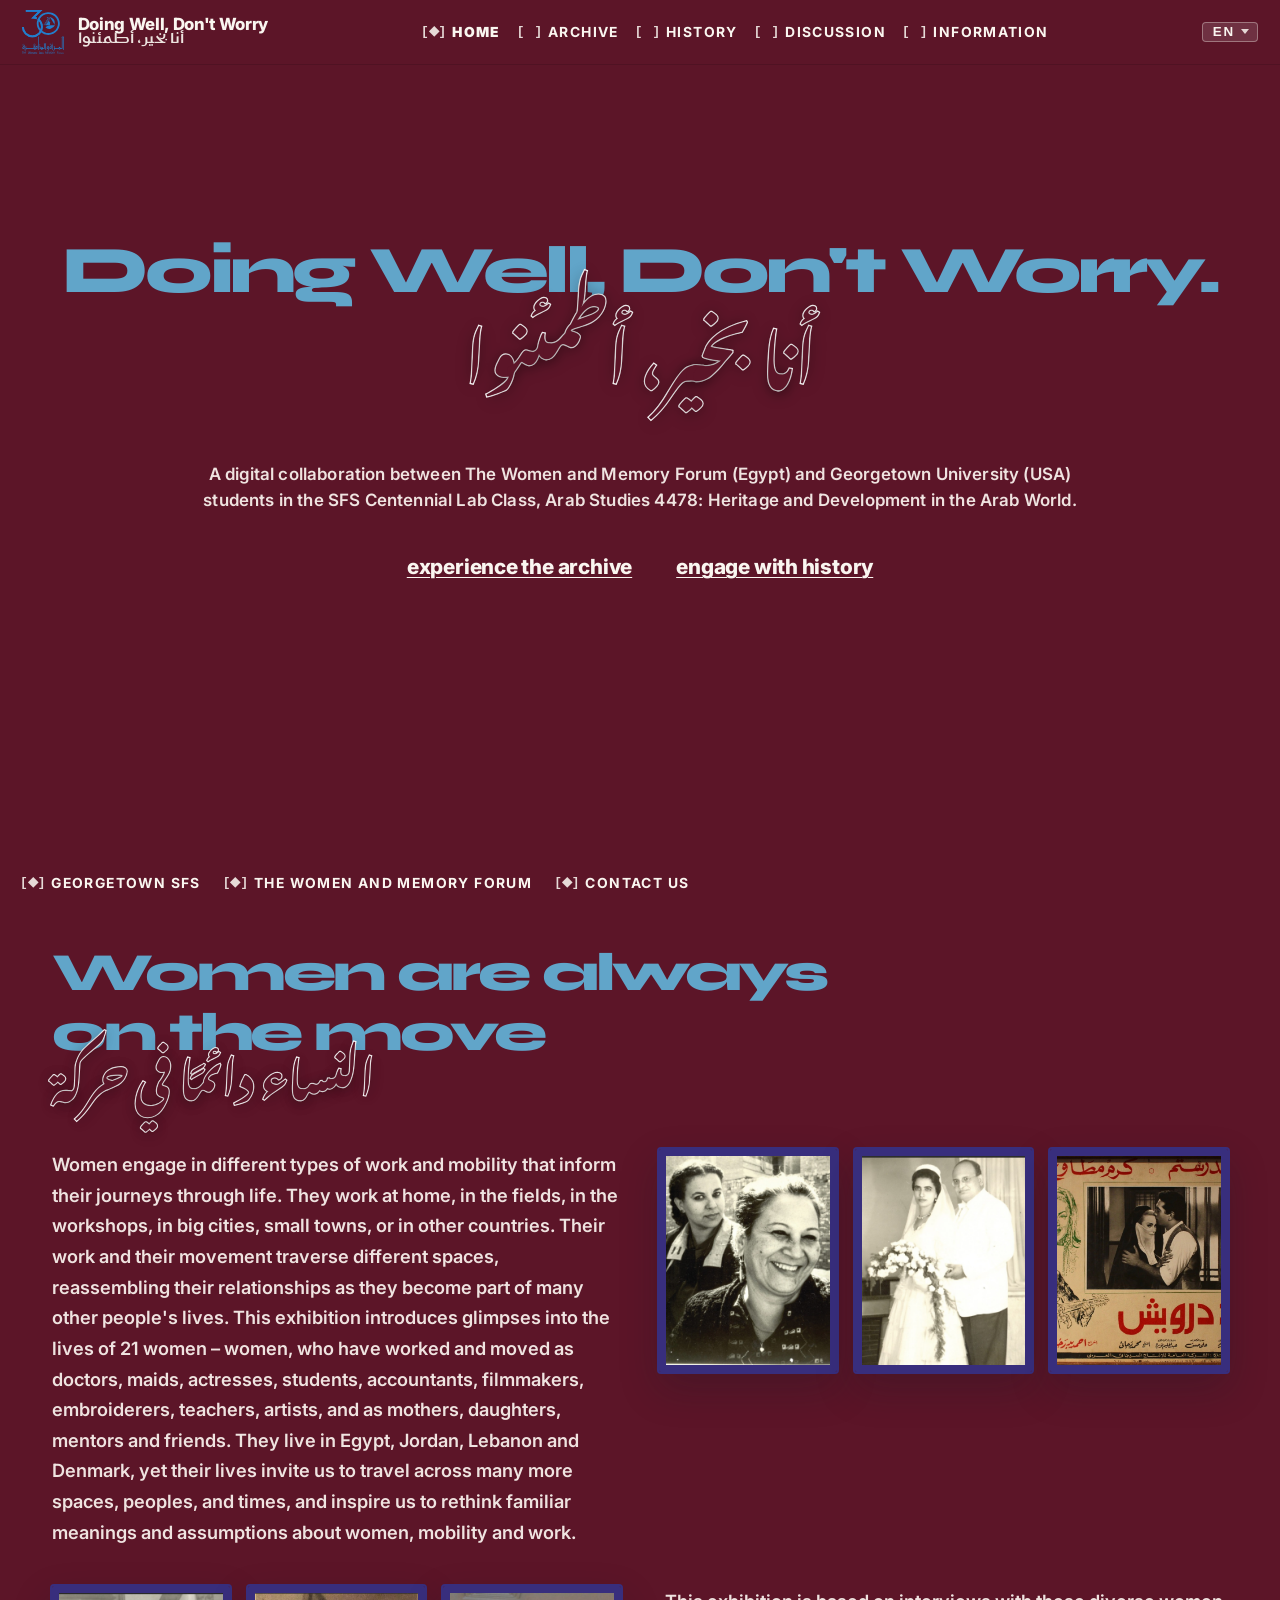
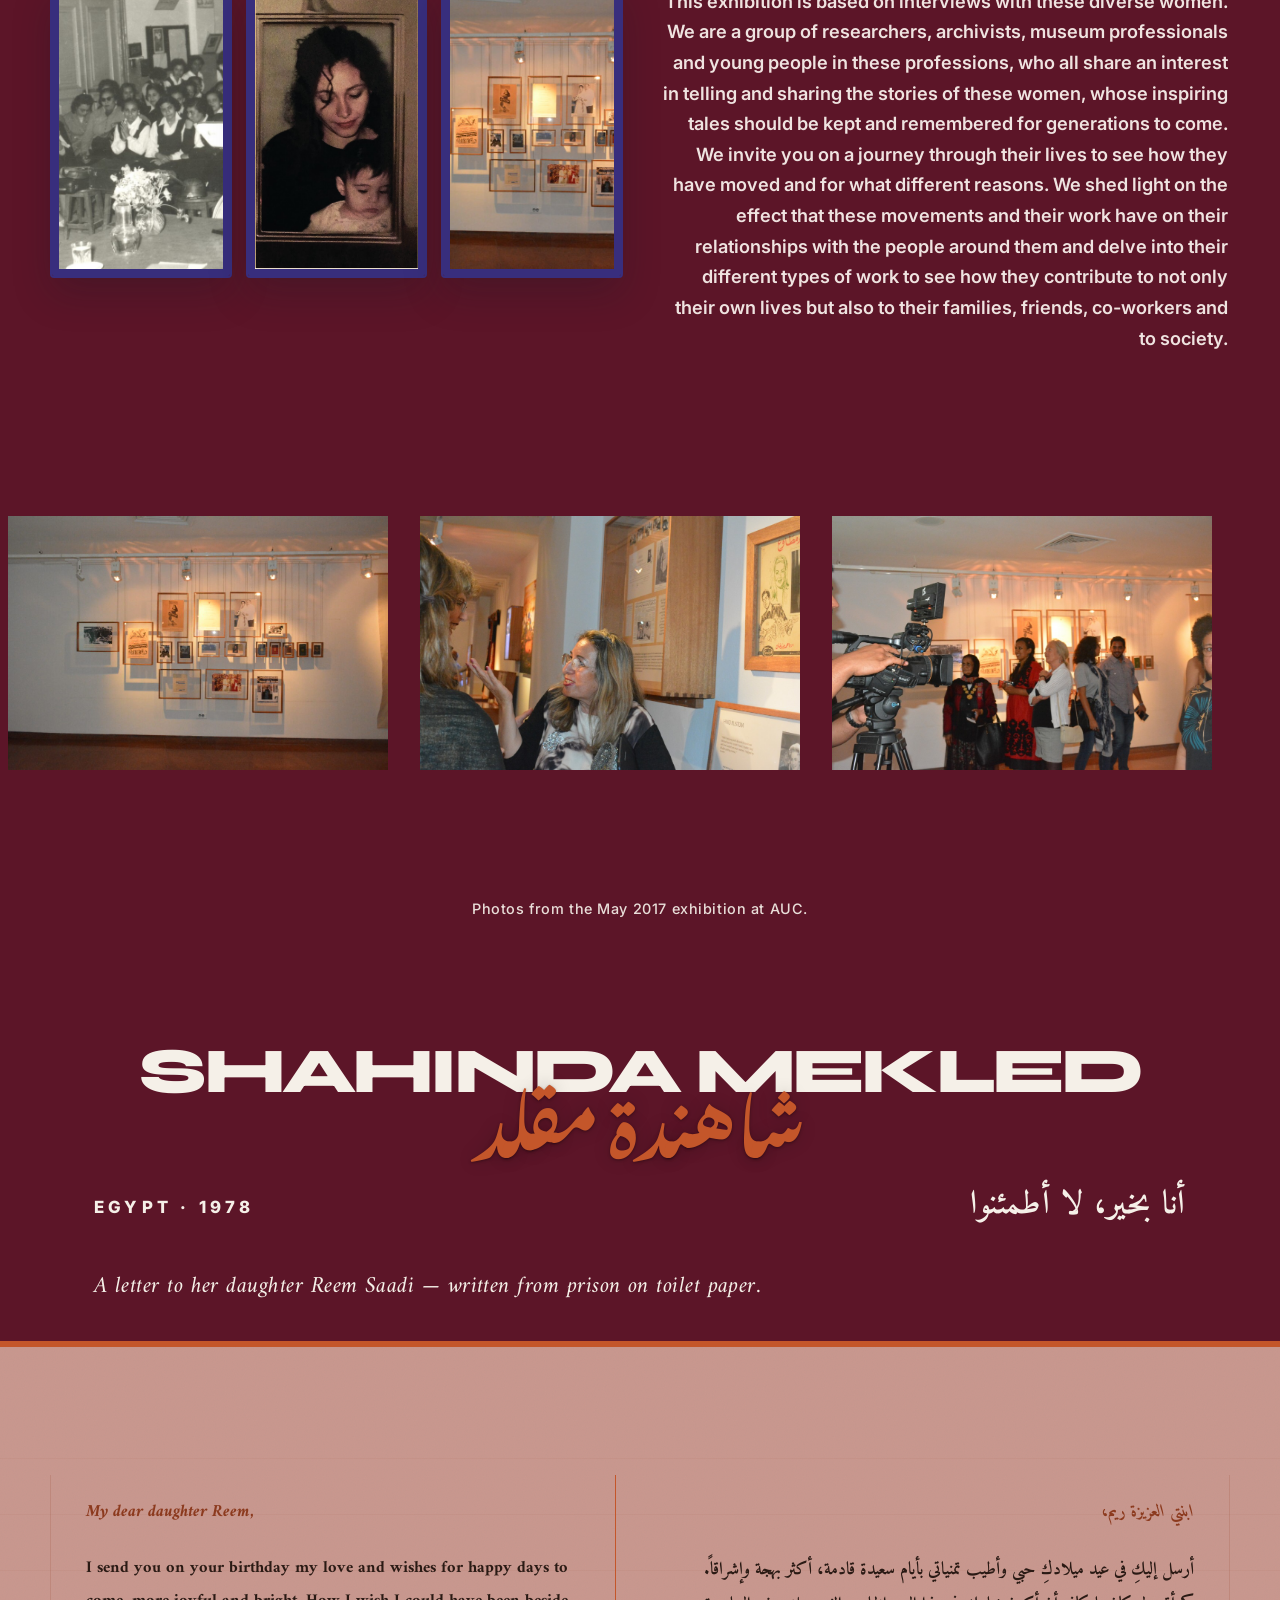
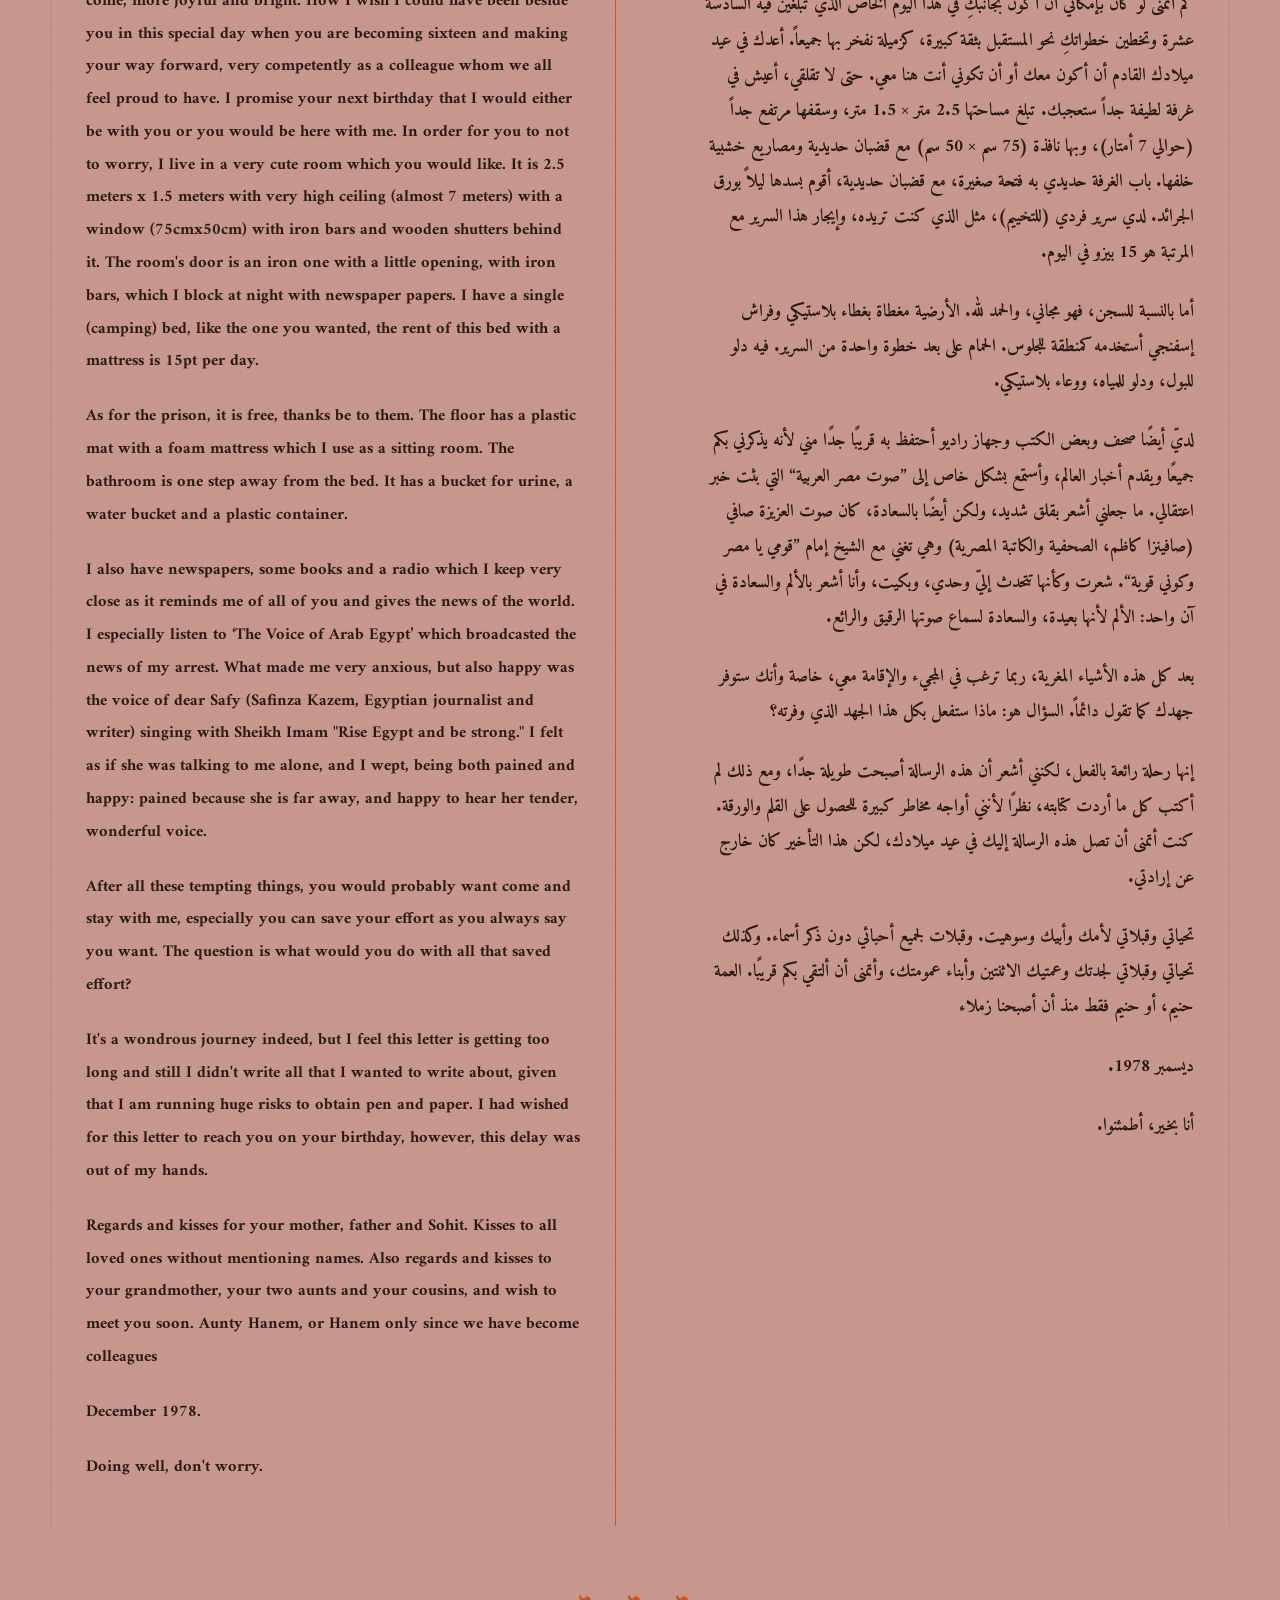
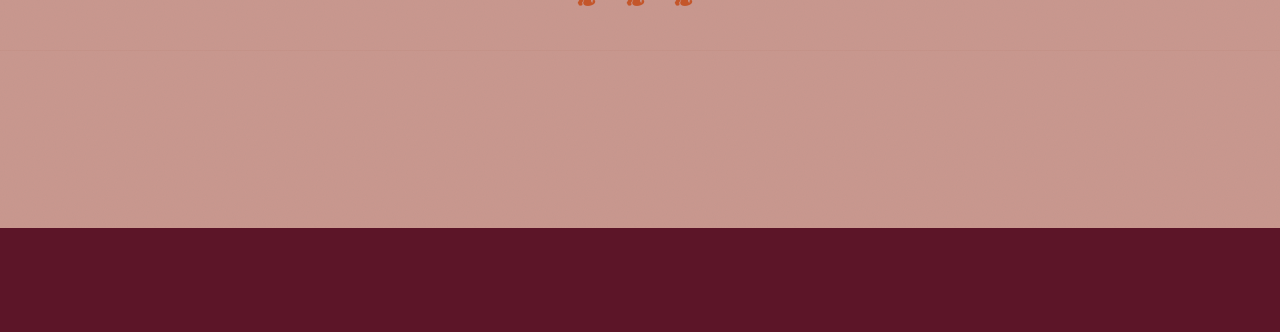
==== commit 5dd82740: "Discussion: nudge background to #2e0e07 (deeper mahogany) Co-Authored-By: Claude Opus 4.7 (1M contex" ====
--- a/index.html
+++ b/index.html
@@ -426,7 +426,7 @@
 
     <script src="./site-i18n.js"></script>
     <script src="./vendor/cytoscape.min.js"></script>
-    <script src="./app.js?v=20260504composer"></script>
+    <script src="./app.js?v=20260504bg2"></script>
   </body>
 </html>
 
--- a/styles.css
+++ b/styles.css
@@ -36,14 +36,18 @@
   /* Storymap + discussion (solid viewport themes) */
   --storymap-bg: #c5d3d4;
   --storymap-ink: #1a1a18;
-  /* Discussion tab: terracotta field; accents via --discussion-brown / --discussion-blue */
-  --discussion-bg: #c4735c;
-  --discussion-bg-soft: #dba892;
+  /* Discussion tab: deep brown field, cream composer card + terracotta accents.
+     The legacy --discussion-blue tokens are kept but now alias to terracotta
+     so old rules pick up the new palette without renaming everywhere. */
+  --discussion-bg: #2e0e07;
+  --discussion-bg-soft: #4d2418;
   --discussion-surface: #f5e8e2;
   --discussion-ink: #3d2918;
   --discussion-brown: #5c3d2e;
-  --discussion-blue: #2c5282;
-  --discussion-blue-soft: #4a6fa5;
+  --discussion-terra: #c4735c;
+  --discussion-terra-soft: #d99272;
+  --discussion-blue: #c4735c;
+  --discussion-blue-soft: #d99272;
   /* Home only: deeper burgundy field + cream UI; hero EN uses dusty blue (see --landing-dusty-blue) */
   --home-bg: #5c1528;
   --home-ink: #faf6f0;
@@ -1751,51 +1755,61 @@
   transform: none;
 }
 
-/* Discussion: terracotta viewport + brown type + blue accents */
+/* Discussion: warm brown viewport + cream surfaces + terracotta accents */
 body[data-mode="discussion"] {
   background: var(--discussion-bg);
-  color: var(--discussion-brown);
+  color: var(--discussion-surface);
   font-weight: 600;
-  --text: var(--discussion-brown);
-  --muted: color-mix(in srgb, var(--discussion-brown) 72%, var(--discussion-blue) 28%);
-  --border: color-mix(in srgb, var(--discussion-brown) 35%, transparent);
+  --text: var(--discussion-surface);
+  --muted: color-mix(in srgb, var(--discussion-surface) 78%, transparent);
+  --border: color-mix(in srgb, var(--discussion-surface) 30%, transparent);
 }
 
 body[data-mode="discussion"] .siteNav__brandLink {
-  color: var(--discussion-brown);
+  color: var(--discussion-surface);
 }
 
 body[data-mode="discussion"] .jsStatus {
-  background: var(--discussion-bg);
-  border-color: color-mix(in srgb, var(--discussion-blue) 28%, transparent);
-  color: var(--discussion-brown);
+  background: color-mix(in srgb, var(--discussion-bg) 70%, var(--discussion-ink) 30%);
+  border-color: color-mix(in srgb, var(--discussion-terra) 30%, transparent);
+  color: var(--discussion-surface);
 }
 
 body[data-mode="discussion"] .siteNav__langMenu {
-  background: var(--discussion-bg);
-  border-color: color-mix(in srgb, var(--discussion-brown) 22%, transparent);
+  background: color-mix(in srgb, var(--discussion-bg) 80%, var(--discussion-ink) 20%);
+  border-color: color-mix(in srgb, var(--discussion-surface) 22%, transparent);
+}
+
+body[data-mode="discussion"] .siteNav__langOption {
+  color: var(--discussion-surface);
+}
+
+body[data-mode="discussion"] .siteNav__langOption:hover,
+body[data-mode="discussion"] .siteNav__langOption:focus {
+  color: var(--discussion-surface);
+  background: color-mix(in srgb, var(--discussion-terra) 22%, transparent);
 }
 
 body[data-mode="discussion"] .siteNav--archive .siteNav__primary .siteNav__tab {
-  color: var(--discussion-brown);
+  color: var(--discussion-surface);
 }
 
 body[data-mode="discussion"] .siteNav--archive .siteNav__primary .siteNav__tab:hover,
 body[data-mode="discussion"] .siteNav--archive .siteNav__primary .siteNav__tab--active {
-  color: var(--discussion-blue);
+  color: var(--discussion-terra-soft);
 }
 
 body[data-mode="discussion"] .siteNav--archive .siteNav__langBtn {
-  background: color-mix(in srgb, var(--discussion-surface) 55%, transparent);
-  color: var(--discussion-brown);
-  border-color: color-mix(in srgb, var(--discussion-blue) 35%, transparent);
+  background: color-mix(in srgb, var(--discussion-surface) 12%, transparent);
+  color: var(--discussion-surface);
+  border-color: color-mix(in srgb, var(--discussion-surface) 30%, transparent);
 }
 
 body[data-mode="discussion"] .siteNav--archive .siteNav__langBtn:hover,
 body[data-mode="discussion"] .siteNav--archive .siteNav__langBtn:focus {
   transform: none;
-  border-color: var(--discussion-blue-soft);
-  color: var(--discussion-blue);
+  border-color: var(--discussion-terra);
+  color: var(--discussion-surface);
 }
 
 body[data-mode="discussion"] .discussionComposer {
@@ -3425,42 +3439,83 @@
 
 body[data-mode="discussion"] .discussionComposer.discussionComposer--editor,
 .discussionComposer.discussionComposer--editor {
-  background: #fffdf7;
-  border: 1px solid color-mix(in srgb, var(--wmf-ink, #1a1a18) 18%, transparent);
+  background: var(--discussion-surface, #f5e8e2);
+  border: 1px solid color-mix(in srgb, var(--discussion-brown, #5c3d2e) 35%, transparent);
   border-radius: 6px;
-  box-shadow: 0 1px 0 rgba(0, 0, 0, 0.04);
+  box-shadow: 0 1px 0 rgba(61, 41, 24, 0.08);
   padding: clamp(14px, 2.4vw, 22px) clamp(16px, 2.6vw, 24px) clamp(12px, 2vw, 18px);
   margin-bottom: 22px;
+  color: var(--discussion-ink, #3d2918);
 }
 
 body[data-mode="discussion"] .discussionComposer.discussionComposer--editor:hover,
 .discussionComposer.discussionComposer--editor:hover {
-  background: #fffdf7;
-  box-shadow: 0 1px 0 rgba(0, 0, 0, 0.04);
+  background: var(--discussion-surface, #f5e8e2);
+  box-shadow: 0 1px 0 rgba(61, 41, 24, 0.08);
   transform: none;
-  border-color: color-mix(in srgb, var(--wmf-ink, #1a1a18) 18%, transparent);
+  border-color: color-mix(in srgb, var(--discussion-brown, #5c3d2e) 38%, transparent);
 }
 
 /* Override the data-mode-scoped input/textarea rules that would otherwise
    re-add borders + tinted backgrounds on the borderless editor inputs. */
 body[data-mode="discussion"] .discussionComposer--editor .discussionComposer__body,
-body[data-mode="discussion"] .discussionComposer--editor .discussionComposer__metaInput {
+body[data-mode="discussion"] .discussionComposer--editor .discussionComposer__metaInput,
+.discussionComposer--editor .discussionComposer__body,
+.discussionComposer--editor .discussionComposer__metaInput {
   border: none;
   background: transparent;
   box-shadow: none;
-  color: var(--wmf-ink, #1a1a18);
+  color: var(--discussion-ink, #3d2918);
 }
 
 body[data-mode="discussion"] .discussionComposer--editor .discussionComposer__body:focus,
-body[data-mode="discussion"] .discussionComposer--editor .discussionComposer__metaInput:focus {
+body[data-mode="discussion"] .discussionComposer--editor .discussionComposer__metaInput:focus,
+.discussionComposer--editor .discussionComposer__body:focus,
+.discussionComposer--editor .discussionComposer__metaInput:focus {
   border: none;
   background: transparent;
   box-shadow: none;
   outline: none;
 }
 
-body[data-mode="discussion"] .discussionComposer--editor .discussionComposer__metaLabel {
-  color: color-mix(in srgb, var(--discussion-brown, #6b4a2b) 70%, transparent);
+.discussionComposer--editor .discussionComposer__body::placeholder,
+.discussionComposer--editor .discussionComposer__metaInput::placeholder {
+  color: color-mix(in srgb, var(--discussion-brown, #5c3d2e) 45%, transparent);
+}
+
+.discussionComposer--editor .discussionComposer__divider {
+  background: color-mix(in srgb, var(--discussion-terra, #c4735c) 40%, transparent);
+}
+
+.discussionComposer--editor .discussionComposer__metaDivider {
+  background: color-mix(in srgb, var(--discussion-terra, #c4735c) 40%, transparent);
+}
+
+body[data-mode="discussion"] .discussionComposer--editor .discussionComposer__metaLabel,
+.discussionComposer--editor .discussionComposer__metaLabel {
+  color: var(--discussion-terra, #c4735c);
+}
+
+.discussionComposer--editor .discussionComposer__hint {
+  color: color-mix(in srgb, var(--discussion-brown, #5c3d2e) 65%, transparent);
+}
+
+.discussionComposer--editor .discussionComposer__intro {
+  color: color-mix(in srgb, var(--discussion-brown, #5c3d2e) 75%, transparent);
+}
+
+.discussionComposer--editor .discussionComposer__postBtn,
+body[data-mode="discussion"] #discussionPostBtn {
+  background: var(--discussion-terra, #c4735c);
+  border-color: var(--discussion-terra, #c4735c);
+  color: var(--discussion-surface, #f5e8e2);
+}
+
+.discussionComposer--editor .discussionComposer__postBtn:hover,
+body[data-mode="discussion"] #discussionPostBtn:hover {
+  background: var(--discussion-brown, #5c3d2e);
+  border-color: var(--discussion-brown, #5c3d2e);
+  color: var(--discussion-surface, #f5e8e2);
 }
 
 .discussionComposer--editor .discussionComposer__intro {
@@ -3602,6 +3657,82 @@
   }
 }
 
+/* ─── Discussion feed: comments live on a cream "paper" panel ──────────── */
+
+body[data-mode="discussion"] .discussionPosts {
+  background: transparent;
+  border: none;
+  border-radius: 0;
+  padding: 0;
+  color: #ffffff;
+  --text: #ffffff;
+  --muted: rgba(255, 255, 255, 0.72);
+}
+
+body[data-mode="discussion"] .discussionPosts .discussionComment__title,
+body[data-mode="discussion"] .discussionPosts .discussionComment__body,
+body[data-mode="discussion"] .discussionPosts .discussionComment__author {
+  color: #ffffff;
+}
+
+body[data-mode="discussion"] .discussionPosts .discussionComment__header,
+body[data-mode="discussion"] .discussionPosts .discussionComment__time,
+body[data-mode="discussion"] .discussionPosts .discussionComment__edited {
+  color: rgba(255, 255, 255, 0.72);
+}
+
+body[data-mode="discussion"] .discussionPosts .discussionComment--root {
+  border-top-color: rgba(255, 255, 255, 0.18);
+}
+
+body[data-mode="discussion"] .discussionPosts .discussionComment--reply {
+  border-left-color: color-mix(in srgb, var(--discussion-terra, #c4735c) 75%, #fff 25%);
+}
+
+body[data-mode="discussion"] .discussionPosts [dir="rtl"] .discussionComment--reply {
+  border-right-color: color-mix(in srgb, var(--discussion-terra, #c4735c) 75%, #fff 25%);
+}
+
+body[data-mode="discussion"] .discussionPosts .discussionComment__action {
+  color: var(--discussion-terra-soft, #d99272);
+}
+
+body[data-mode="discussion"] .discussionPosts .discussionComment__editBtn {
+  color: rgba(255, 255, 255, 0.7);
+}
+
+body[data-mode="discussion"] .discussionPosts .discussionComment__deleteBtn {
+  color: #ff6b6b;
+}
+
+body[data-mode="discussion"] .discussionPosts .discussionComment__inlineComposer {
+  background: rgba(255, 255, 255, 0.05);
+  border-left: 2px solid color-mix(in srgb, var(--discussion-terra, #c4735c) 70%, transparent);
+}
+
+body[data-mode="discussion"] .discussionPosts .discussionComment__editArea {
+  background: rgba(255, 255, 255, 0.06);
+  border-color: rgba(255, 255, 255, 0.2);
+  color: #ffffff;
+}
+
+body[data-mode="discussion"] .discussionPosts .discussionComment__flag {
+  border-color: rgba(255, 255, 255, 0.28);
+}
+
+body[data-mode="discussion"] .discussionPosts:empty {
+  display: none;
+}
+
+body[data-mode="discussion"] .discussionFeed {
+  margin-top: 14px;
+}
+
+body[data-mode="discussion"] .discussionFeed,
+body[data-mode="discussion"] .discussionFeed > * {
+  background: transparent;
+}
+
 /* ═══════════════════════════════════════════════════════════════════════════
    Discussion: threaded reddit-style comments + replies extending from the side
    ═══════════════════════════════════════════════════════════════════════════ */
@@ -3639,7 +3770,7 @@
 }
 
 .discussionComment--root {
-  border-top: 1px solid color-mix(in srgb, var(--border) 55%, transparent);
+  border-top: 1px solid color-mix(in srgb, var(--discussion-brown, #5c3d2e) 22%, transparent);
   padding-top: 18px;
 }
 
@@ -3652,7 +3783,7 @@
   margin-left: 18px;
   padding-left: 18px;
   padding-top: 10px;
-  border-left: 2px solid color-mix(in srgb, var(--wmf-gold, #c79b3a) 70%, var(--wmf-ink, #333) 30%);
+  border-left: 2px solid color-mix(in srgb, var(--discussion-terra, #c4735c) 70%, var(--discussion-brown, #5c3d2e) 30%);
 }
 
 [dir="rtl"] .discussionComment--reply {
@@ -3661,7 +3792,7 @@
   padding-left: 0;
   padding-right: 18px;
   border-left: none;
-  border-right: 2px solid color-mix(in srgb, var(--wmf-gold, #c79b3a) 70%, var(--wmf-ink, #333) 30%);
+  border-right: 2px solid color-mix(in srgb, var(--discussion-terra, #c4735c) 70%, var(--discussion-brown, #5c3d2e) 30%);
 }
 
 .discussionComment__children {
@@ -3677,7 +3808,7 @@
   gap: 8px;
   flex-wrap: wrap;
   font-size: 0.84rem;
-  color: var(--muted, #555);
+  color: color-mix(in srgb, var(--discussion-brown, #5c3d2e) 70%, transparent);
 }
 
 .discussionComment__flag {
@@ -3685,14 +3816,14 @@
   height: 14px;
   object-fit: cover;
   border-radius: 2px;
-  border: 0.5px solid color-mix(in srgb, var(--wmf-ink, #333) 30%, transparent);
+  border: 0.5px solid color-mix(in srgb, var(--discussion-brown, #5c3d2e) 30%, transparent);
   flex: 0 0 auto;
   display: inline-block;
 }
 
 .discussionComment__author {
   font-weight: 600;
-  color: var(--wmf-ink, #333);
+  color: var(--discussion-brown, #5c3d2e);
 }
 
 .discussionComment__time {
@@ -3713,7 +3844,7 @@
   font-style: italic;
   font-weight: 700;
   font-size: calc(1.15rem + var(--header-bump, 0px));
-  color: var(--wmf-ink, #1a1a18);
+  color: var(--discussion-ink, #3d2918);
   line-height: 1.25;
 }
 
@@ -3721,7 +3852,7 @@
   margin: 6px 0 8px;
   white-space: pre-wrap;
   line-height: 1.55;
-  color: var(--wmf-ink, #1a1a18);
+  color: var(--discussion-ink, #3d2918);
   font-size: 0.98rem;
 }
 
@@ -3729,15 +3860,15 @@
   width: 100%;
   font: inherit;
   padding: 8px 10px;
-  border: 1px solid color-mix(in srgb, var(--wmf-ink, #1a1a18) 30%, transparent);
+  border: 1px solid color-mix(in srgb, var(--discussion-brown, #5c3d2e) 30%, transparent);
   border-radius: 4px;
-  background: #fffdf7;
-  color: var(--wmf-ink, #1a1a18);
+  background: color-mix(in srgb, var(--discussion-surface, #f5e8e2) 40%, #fff 60%);
+  color: var(--discussion-ink, #3d2918);
   resize: vertical;
 }
 
 .discussionComment__editArea:focus {
-  outline: 2px solid color-mix(in srgb, var(--wmf-magenta, #b55385) 35%, transparent);
+  outline: 2px solid color-mix(in srgb, var(--discussion-terra, #c4735c) 45%, transparent);
   outline-offset: 1px;
 }
 
@@ -3755,7 +3886,7 @@
   padding: 0;
   font: inherit;
   letter-spacing: 0.04em;
-  color: var(--wmf-magenta, #b55385);
+  color: var(--discussion-terra, #c4735c);
   cursor: pointer;
   text-transform: uppercase;
   font-weight: 600;
@@ -3770,7 +3901,7 @@
 
 .discussionComment__editBtn,
 .discussionComment__deleteBtn {
-  color: color-mix(in srgb, var(--wmf-ink, #1a1a18) 70%, var(--wmf-magenta, #b55385) 30%);
+  color: color-mix(in srgb, var(--discussion-ink, #3d2918) 70%, var(--discussion-terra, #c4735c) 30%);
 }
 
 .discussionComment__deleteBtn {
@@ -3780,8 +3911,8 @@
 .discussionComment__inlineComposer {
   margin: 8px 0 4px;
   padding: 10px 12px;
-  border-left: 2px solid color-mix(in srgb, var(--wmf-magenta, #b55385) 50%, transparent);
-  background: color-mix(in srgb, var(--wmf-cream, #f4ead2) 60%, #fff 40%);
+  border-left: 2px solid color-mix(in srgb, var(--discussion-terra, #c4735c) 60%, transparent);
+  background: color-mix(in srgb, var(--discussion-surface, #f5e8e2) 50%, #fff 50%);
 }
 
 .discussionComment__inlineComposer[hidden] {
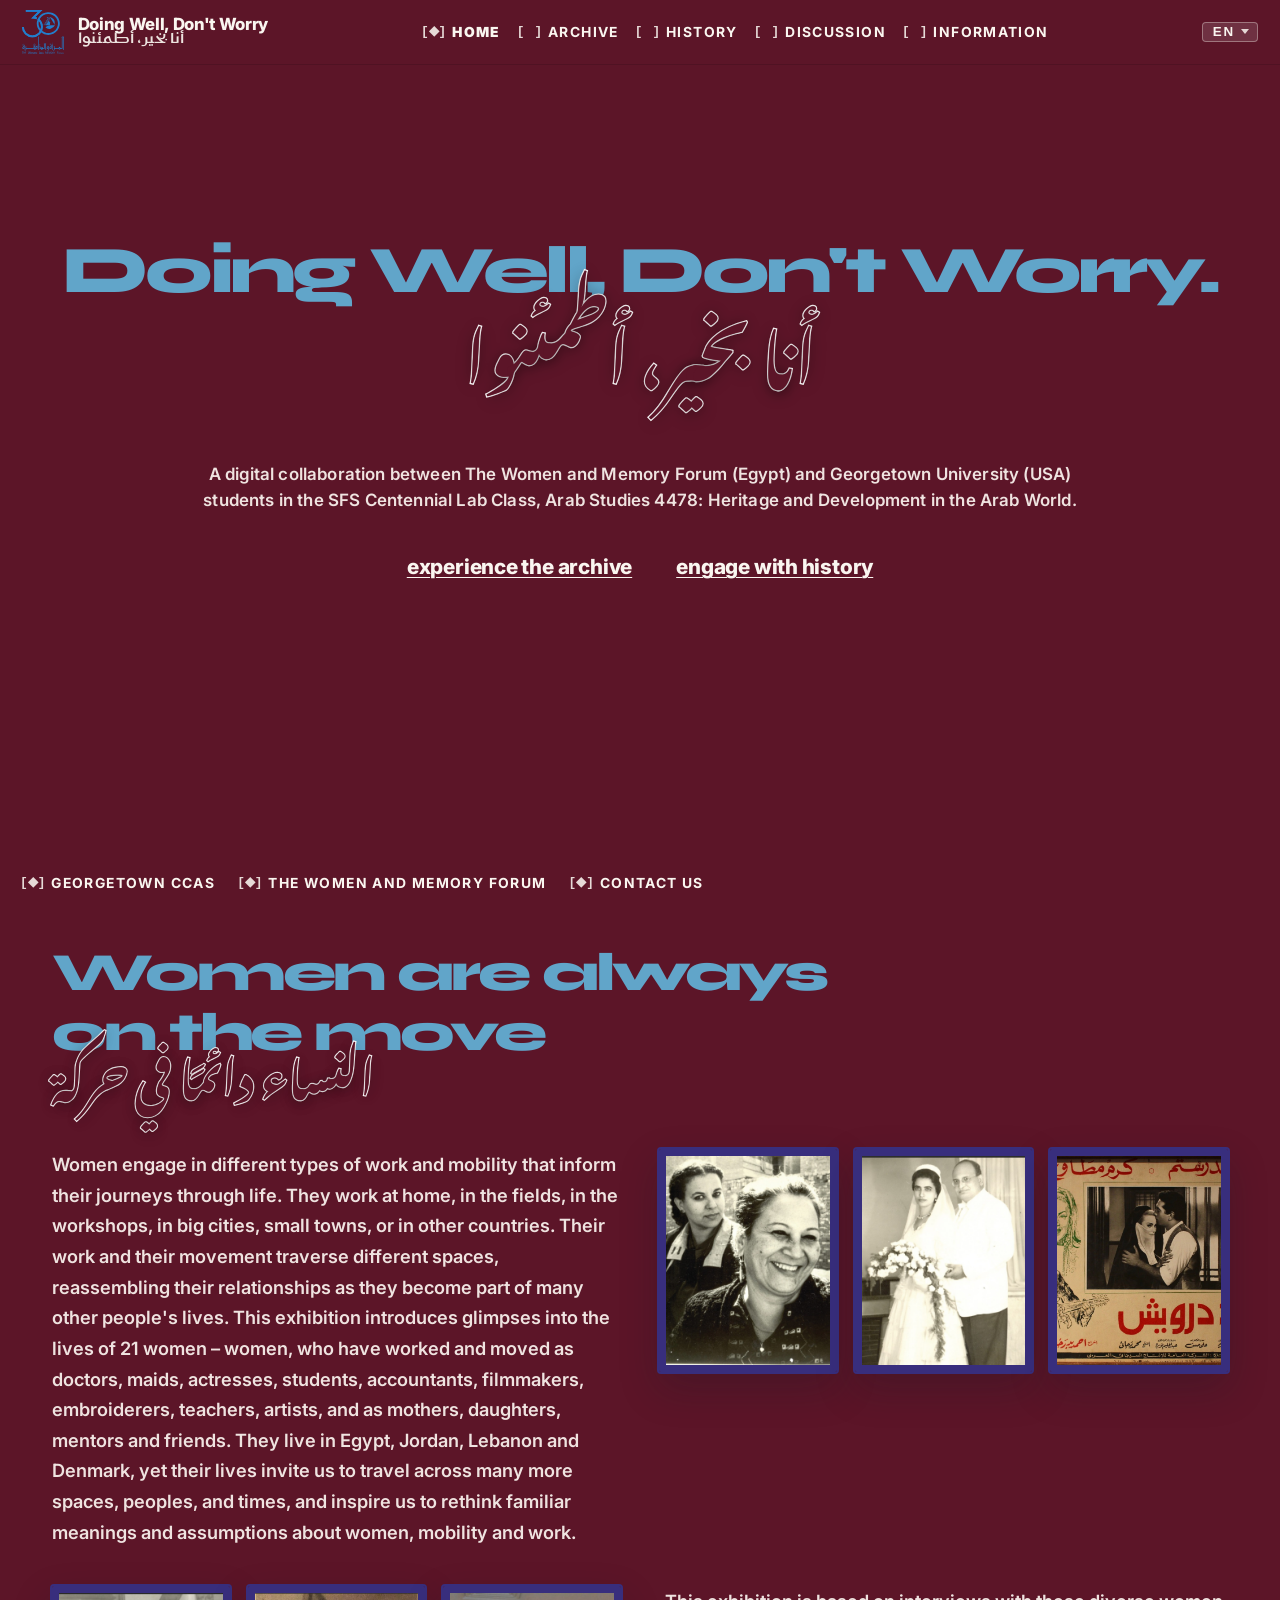
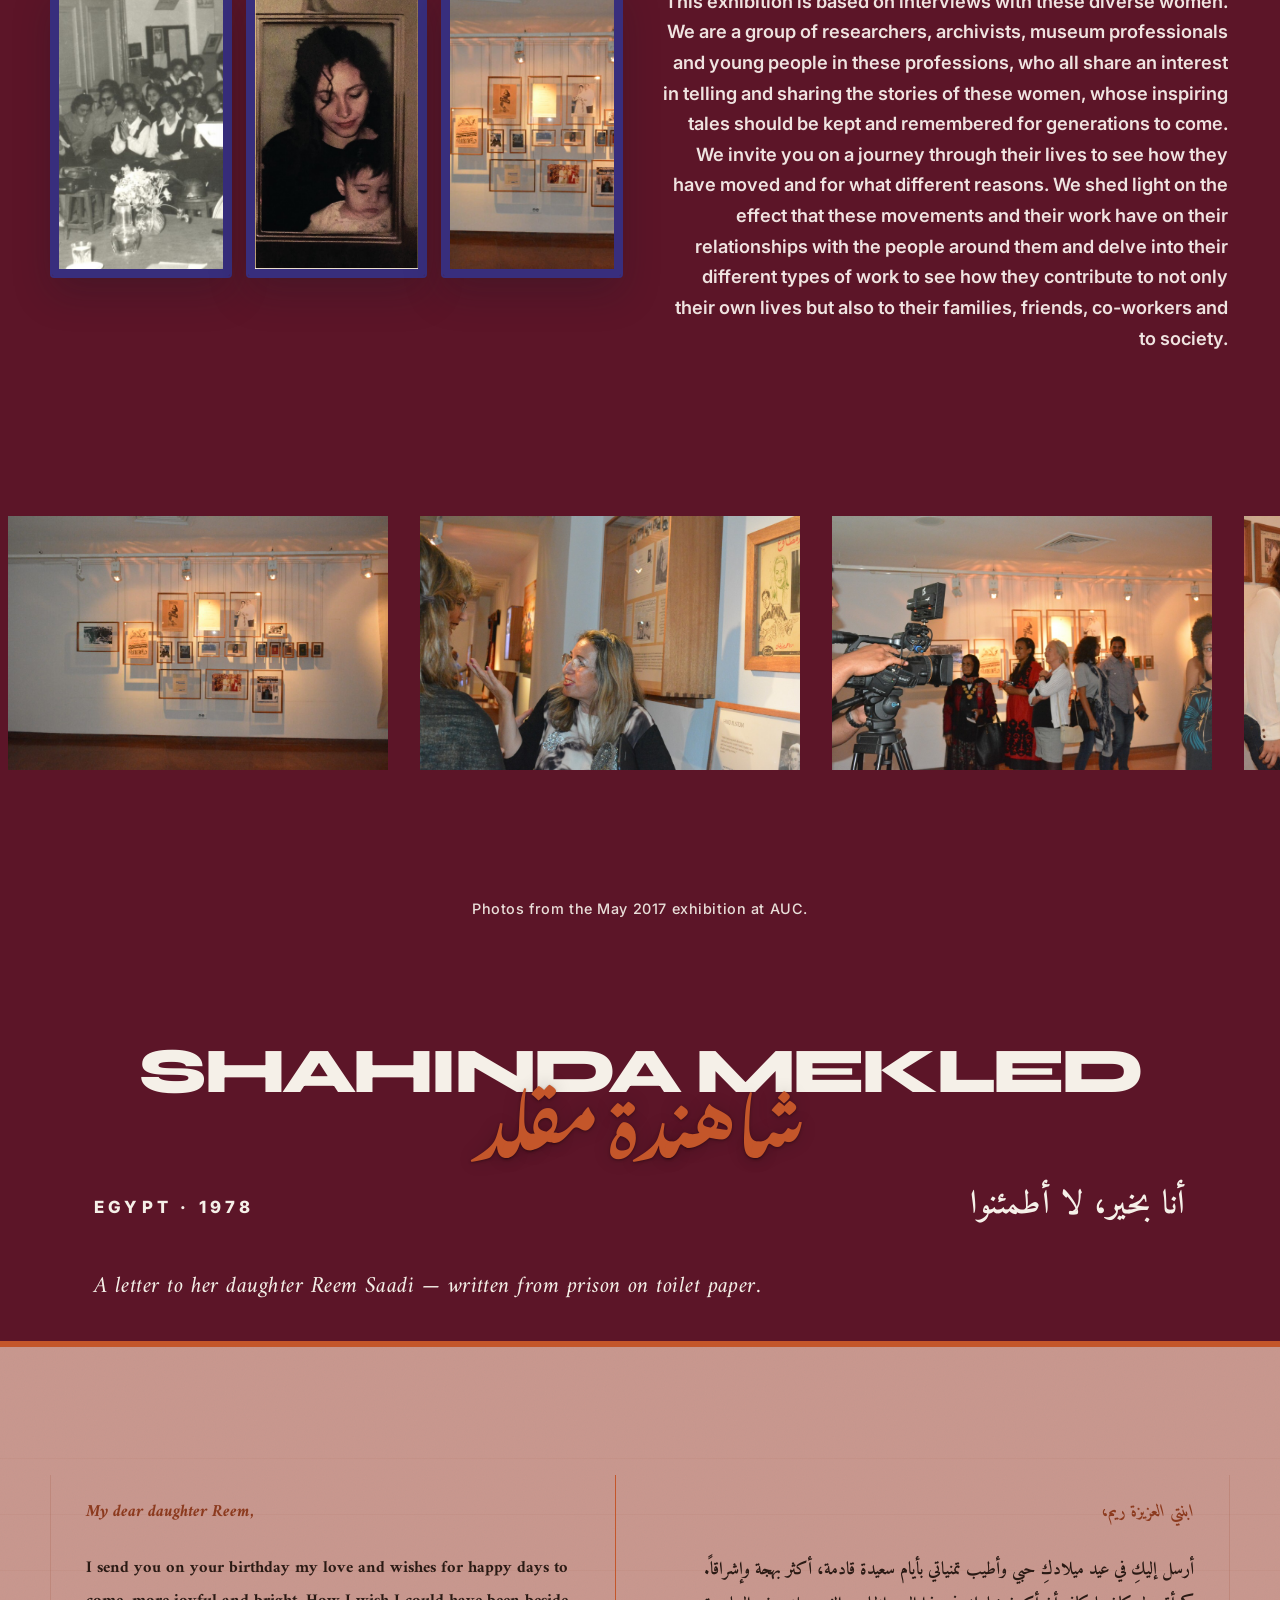
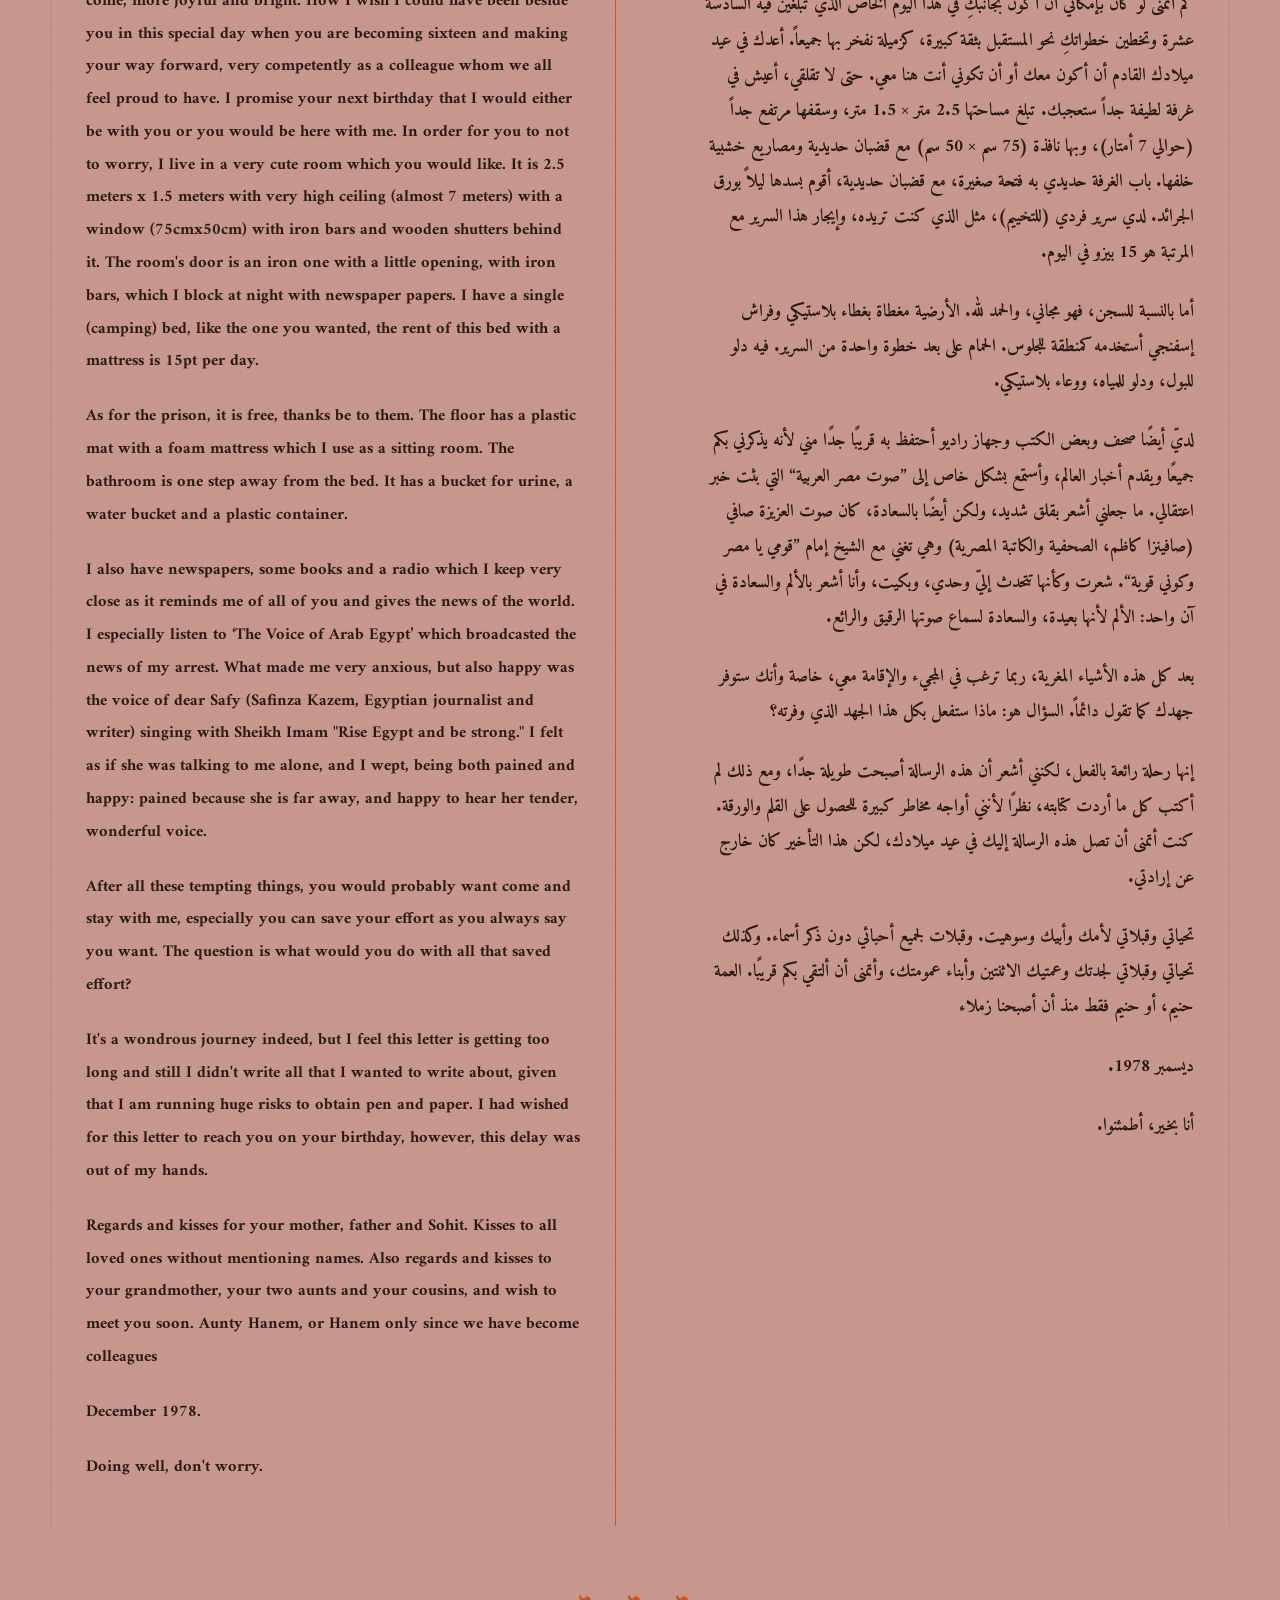
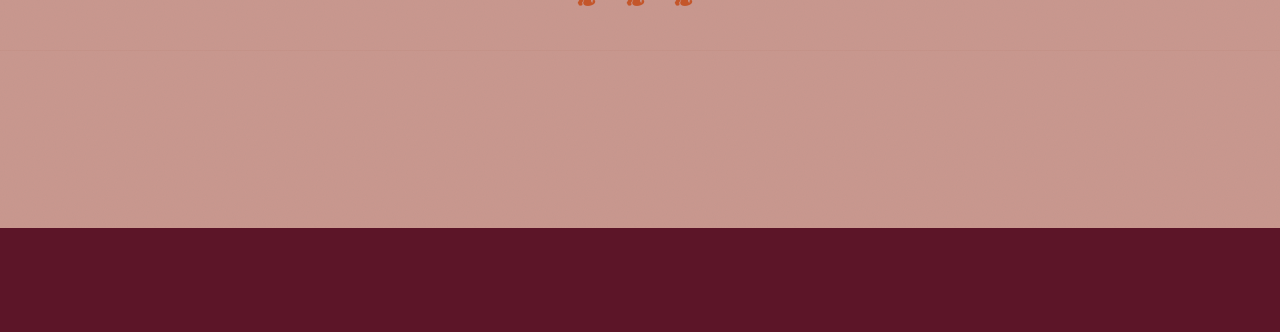
==== commit 0b14f1cf: "Footer: Georgetown SFS → Georgetown CCAS Updates the footer label across all pages and i18n locales " ====
--- a/index.html
+++ b/index.html
@@ -412,7 +412,7 @@
     <div class="stickyFooterLinks">
       <a href="https://ccas.georgetown.edu/" target="_blank" rel="noopener noreferrer">
         <span class="siteNav__bracket" aria-hidden="true">[<span class="siteNav__diamond">◆</span>]</span>
-        <span data-i18n="footerGeorgetownSfs">Georgetown SFS</span>
+        <span data-i18n="footerGeorgetownSfs">Georgetown CCAS</span>
       </a>
       <a href="https://wmf.org.eg/en/" target="_blank" rel="noopener noreferrer">
         <span class="siteNav__bracket" aria-hidden="true">[<span class="siteNav__diamond">◆</span>]</span>
@@ -426,7 +426,7 @@
 
     <script src="./site-i18n.js"></script>
     <script src="./vendor/cytoscape.min.js"></script>
-    <script src="./app.js?v=20260504bg2"></script>
+    <script src="./app.js?v=20260504ccas"></script>
   </body>
 </html>
 
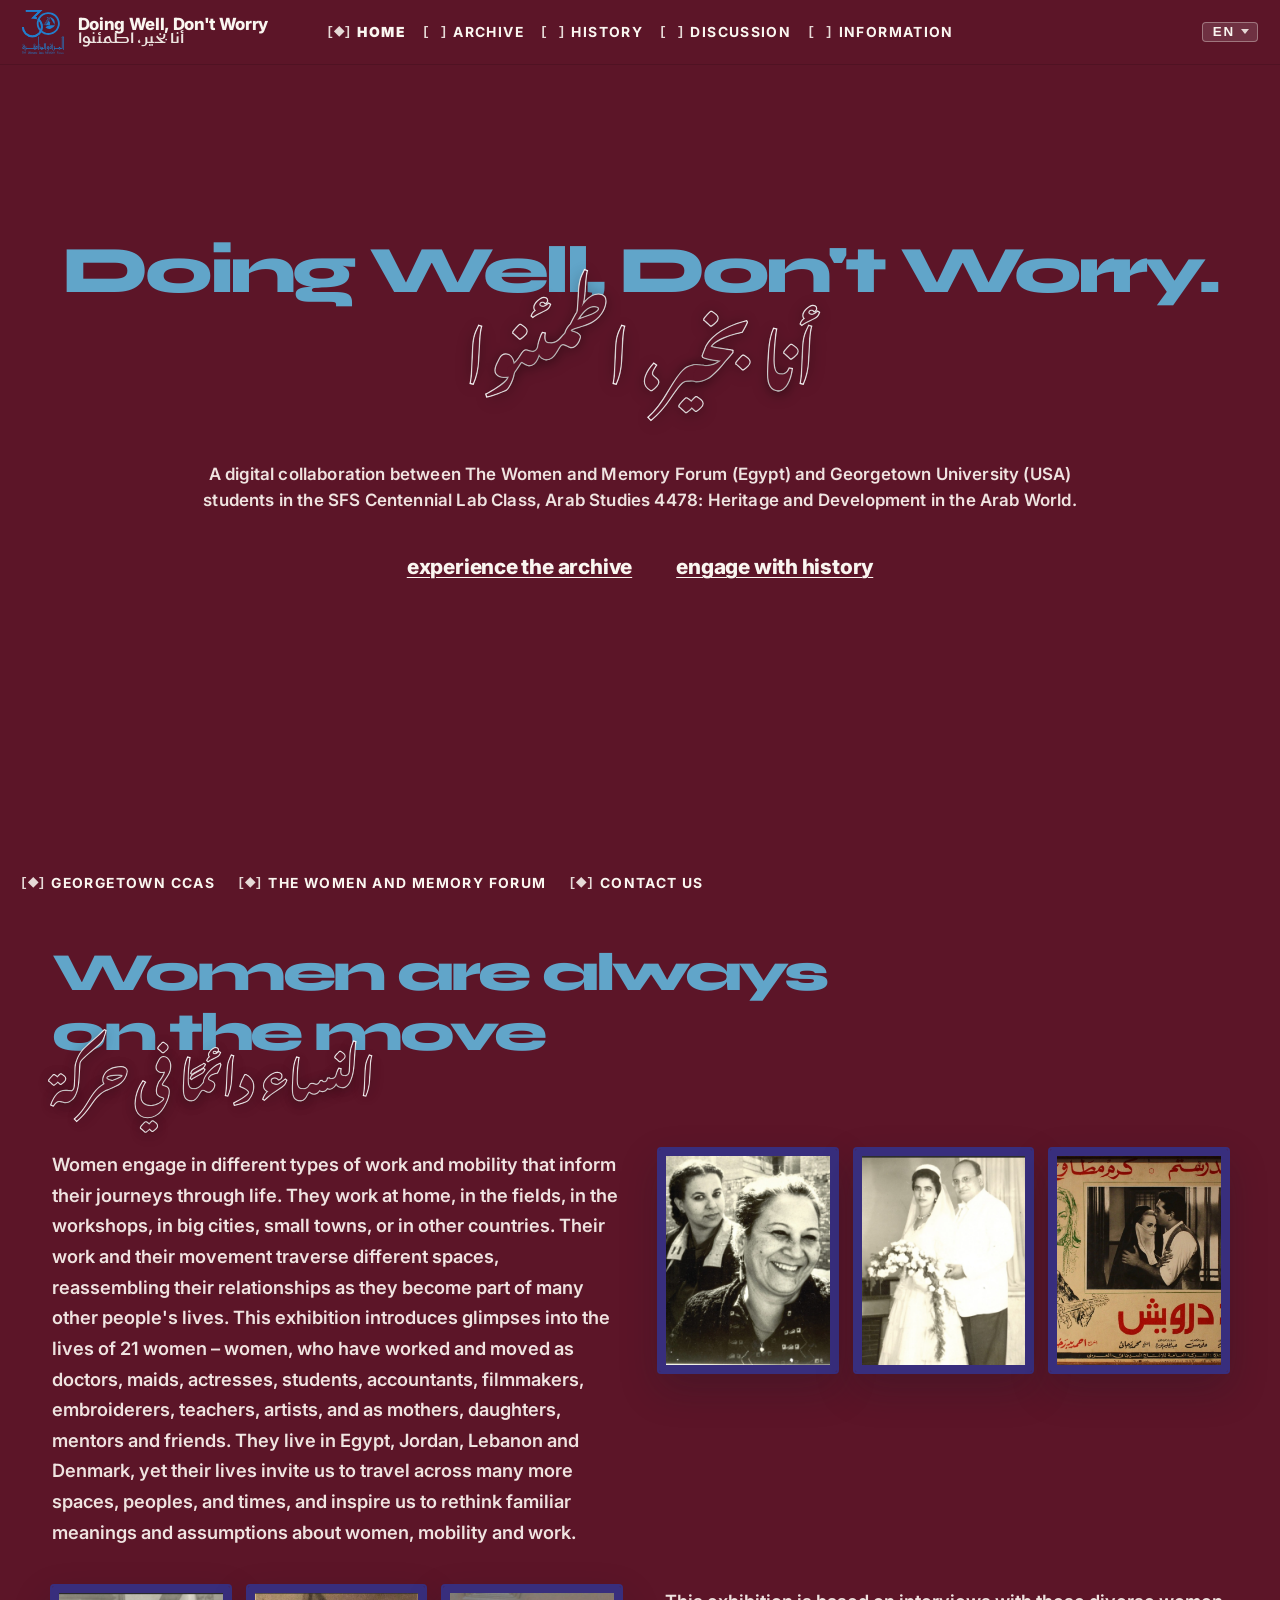
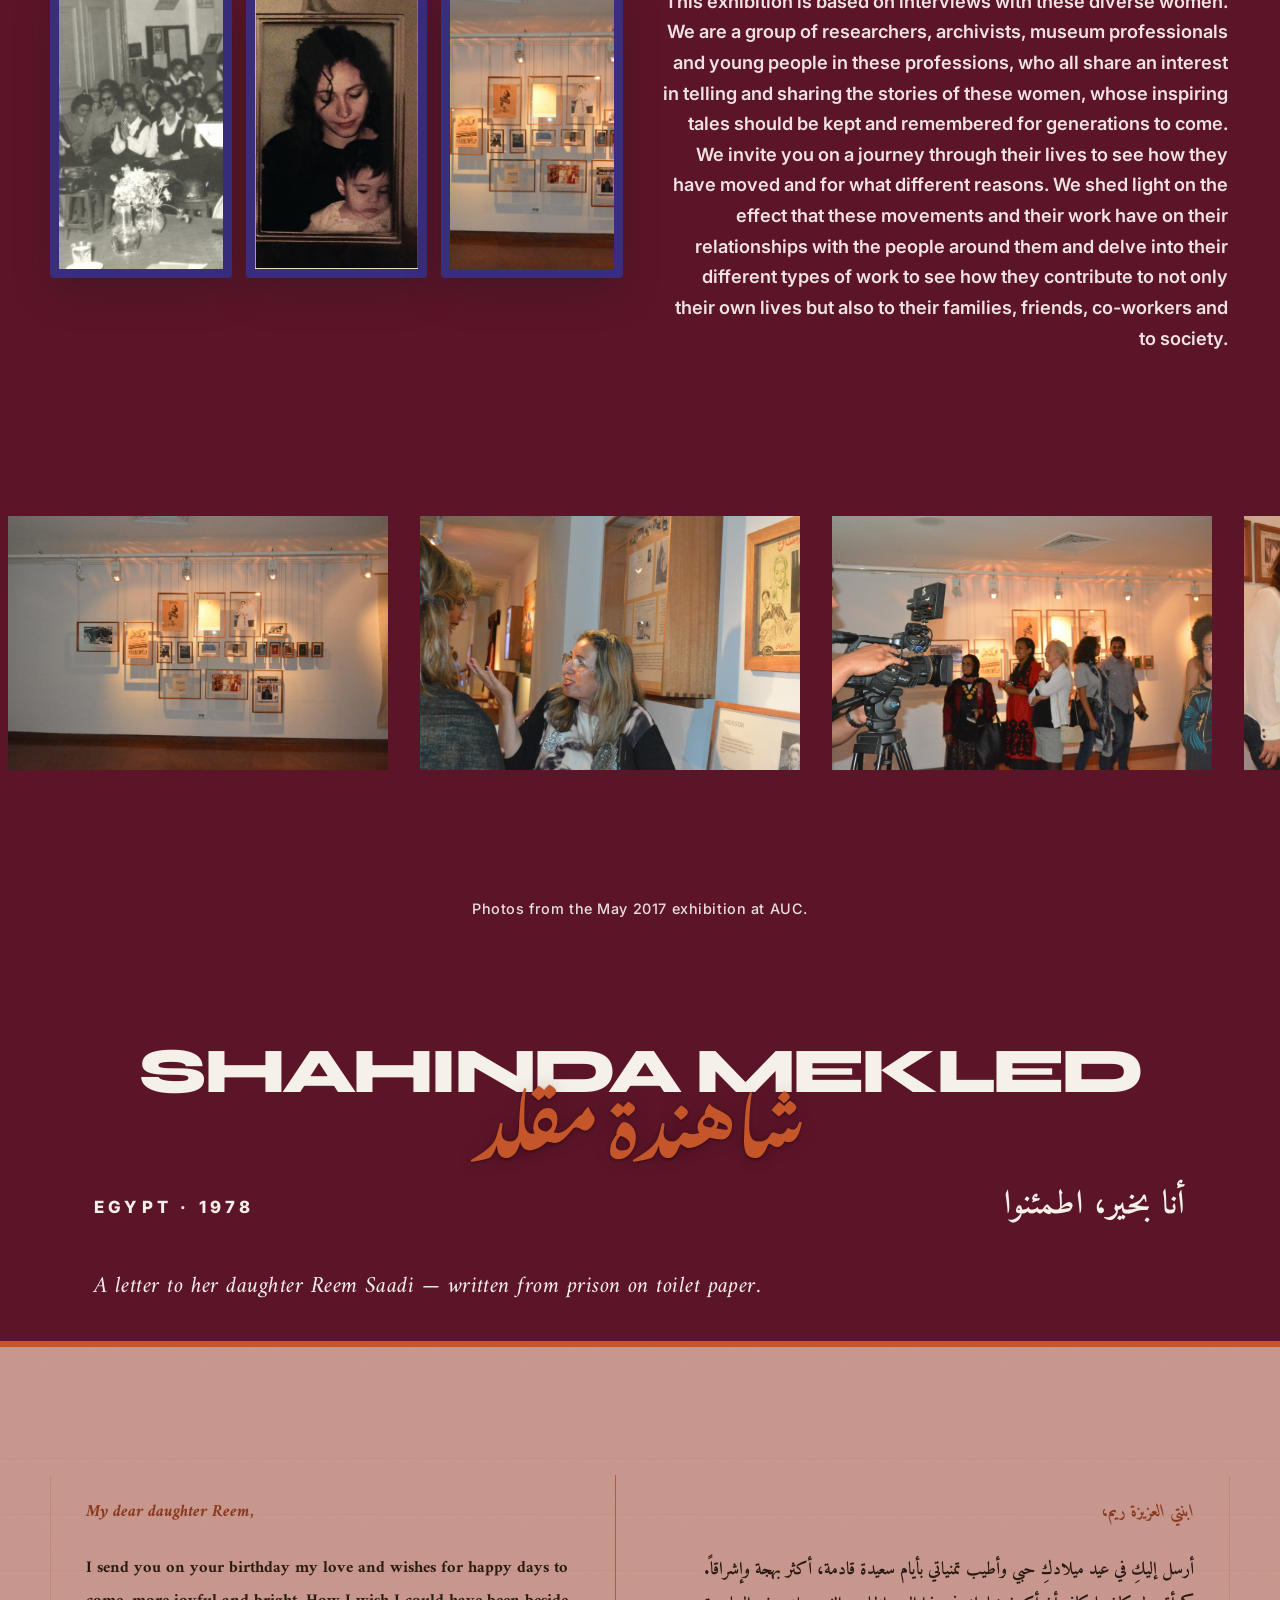
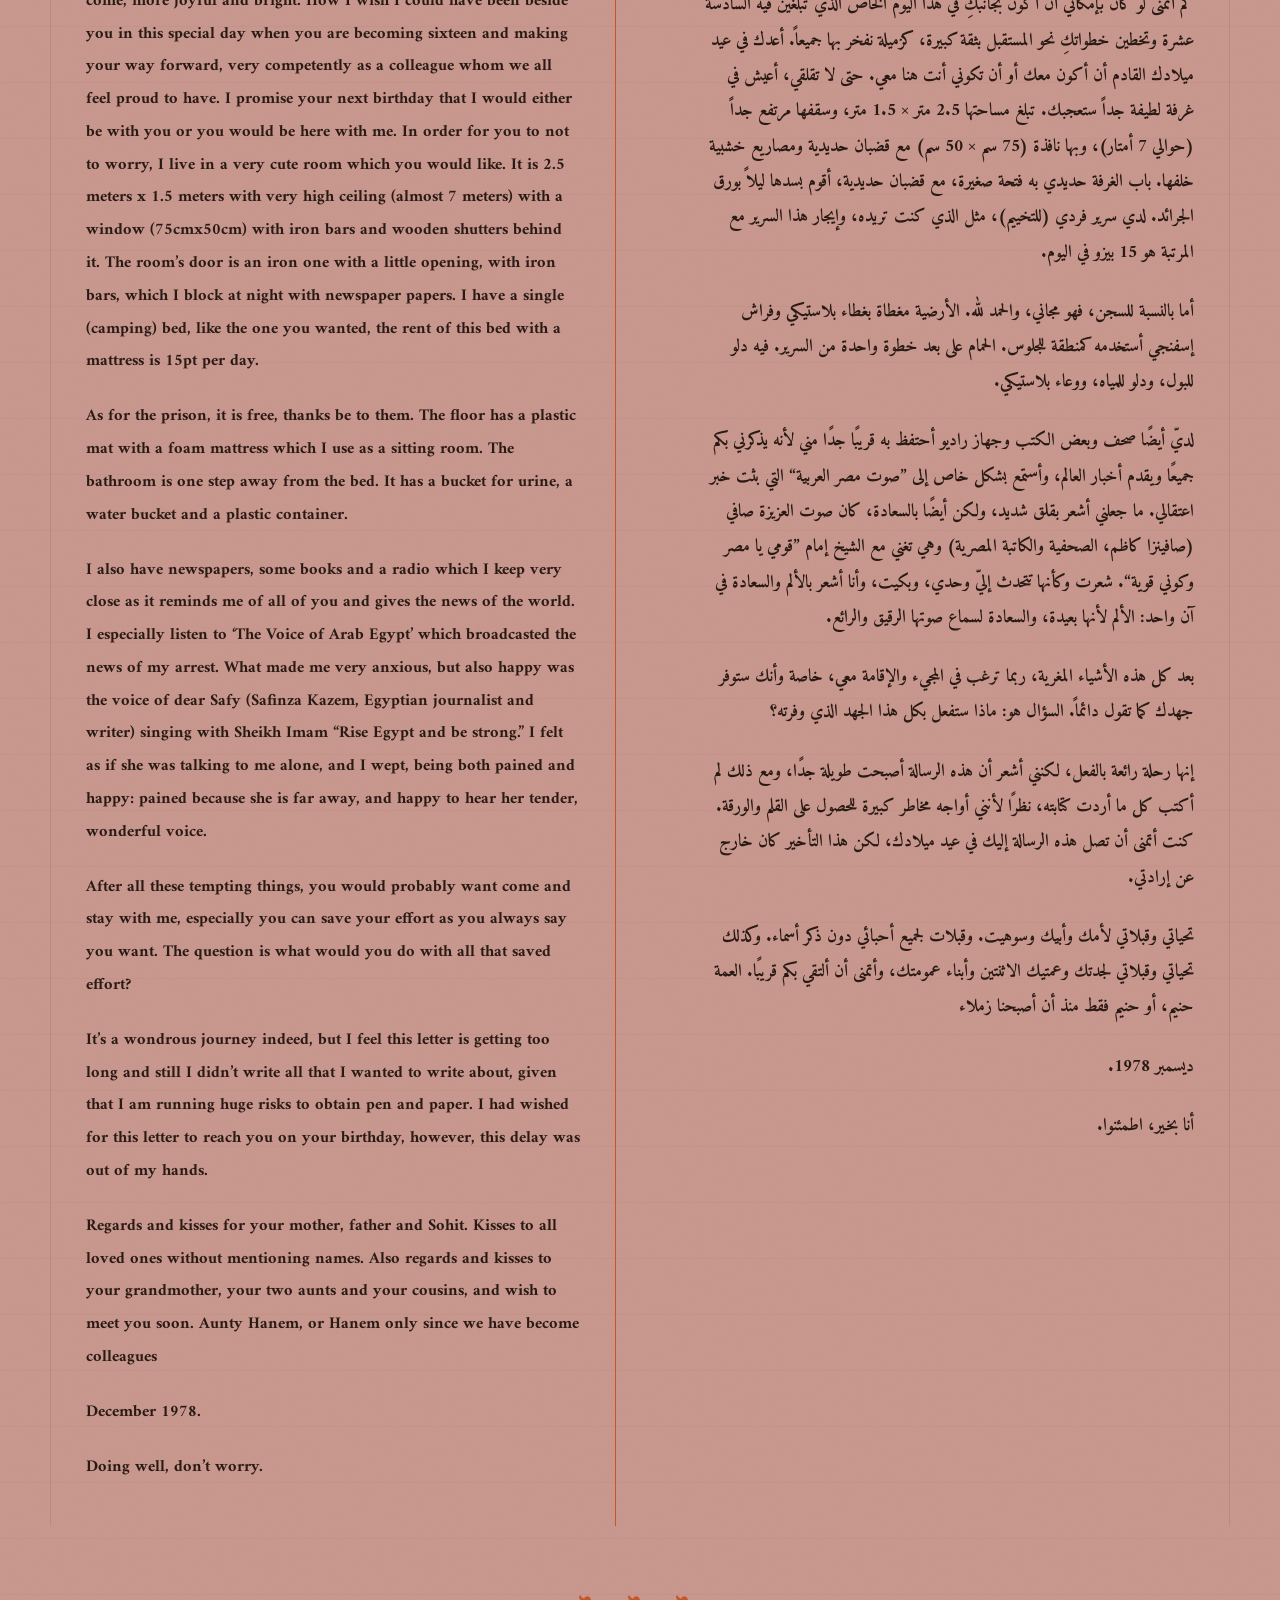
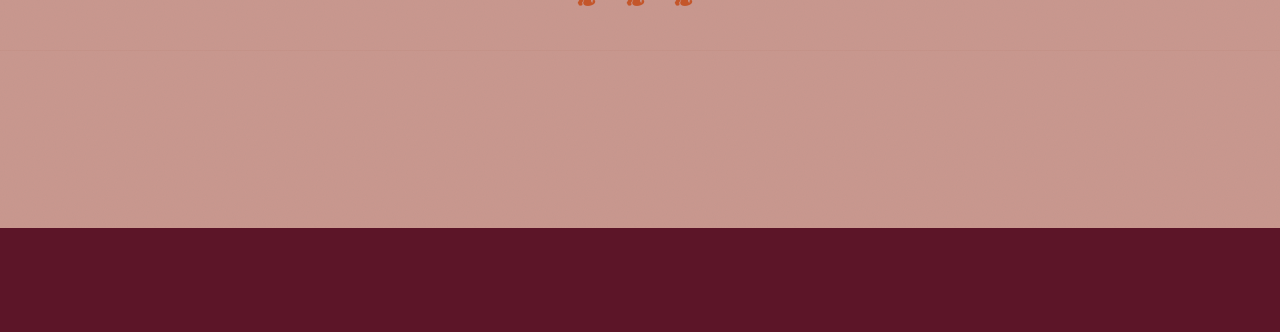
==== commit e6ce2b2b: "i18n: full translations across ar/it/fr/es/de + history page intl section + bibliography - New Histo" ====
--- a/index.html
+++ b/index.html
@@ -25,7 +25,7 @@
         />
         <span class="siteNav__brandText">
           <span class="siteNav__brandPrimary" data-i18n="navBrandPrimary">Doing Well, Don't Worry</span>
-          <span class="siteNav__brandSecondary" data-i18n="navBrandSecondary">أنا بخير، أطمئنوا</span>
+          <span class="siteNav__brandSecondary" data-i18n="navBrandSecondary">أنا بخير، اطمئنوا</span>
         </span>
       </a>
       <div class="siteNav__primary">
@@ -116,11 +116,11 @@
       <h1
         id="heroTitle"
         class="hero__title hero__title--bilingual"
-        aria-label="Doing Well, Don't Worry — أنا بخير، أطمئنوا"
+        aria-label="Doing Well, Don't Worry — أنا بخير، اطمئنوا"
       >
         <span class="hero__titleStack">
           <span class="hero__titleLine hero__titleLine--en" lang="en" data-content-key="heroTitleEn">Doing Well, Don't Worry.</span>
-          <span class="hero__titleLine hero__titleLine--ar" lang="ar" dir="rtl" data-content-key="heroTitleAr">أنا بخير، أطمئنوا</span>
+          <span class="hero__titleLine hero__titleLine--ar" lang="ar" dir="rtl" data-content-key="heroTitleAr">أنا بخير، اطمئنوا</span>
         </span>
       </h1>
       <p id="heroSubtitle" data-content-key="heroSubtitle">
@@ -308,10 +308,10 @@
               <span class="homeLetterCaption__nameAr" lang="ar" dir="rtl">شاهندة مقلد</span>
             </div>
             <div class="homeLetterCaption__midRow">
-              <span class="homeLetterCaption__dateStamp" lang="en">Egypt · 1978</span>
-              <h2 id="homeLetterTitle" class="homeLetterCaption__headline" lang="ar" dir="rtl">أنا بخير، لا أطمئنوا</h2>
+              <span class="homeLetterCaption__dateStamp" lang="en" data-i18n="homeLetterDateStamp">Egypt · 1978</span>
+              <h2 id="homeLetterTitle" class="homeLetterCaption__headline" lang="ar" dir="rtl">أنا بخير، اطمئنوا</h2>
             </div>
-            <p class="homeLetterCaption__lede" lang="en">
+            <p class="homeLetterCaption__lede" lang="en" data-i18n="homeLetterLede">
               A letter to her daughter Reem Saadi &mdash; written from prison on toilet paper.
             </p>
           </div>
@@ -320,7 +320,7 @@
       </header>
       <div class="homeLetterBox">
         <div class="homeLetterBox__columns">
-          <article class="homeLetterBox__letter homeLetterBox__letter--en" lang="en">
+          <article class="homeLetterBox__letter homeLetterBox__letter--en" lang="en" data-i18n-html="homeLetterBodyHtml">
             <p>My dear daughter Reem,</p>
             <p>
               I send you on your birthday my love and wishes for happy days to come, more joyful and bright. How I wish
@@ -398,7 +398,7 @@
               الاثنتين وأبناء عمومتك، وأتمنى أن ألتقي بكم قريبًا. العمة حنيم، أو حنيم فقط منذ أن أصبحنا زملاء
             </p>
             <p>ديسمبر 1978.</p>
-            <p>أنا بخير، أطمئنوا.</p>
+            <p>أنا بخير، اطمئنوا.</p>
           </article>
         </div>
         <p class="homeLetterBox__colophon" aria-hidden="true">
@@ -424,9 +424,9 @@
       </a>
     </div>
 
-    <script src="./site-i18n.js"></script>
+    <script src="./site-i18n.js?v=20260506i18nC"></script>
     <script src="./vendor/cytoscape.min.js"></script>
-    <script src="./app.js?v=20260504ccas"></script>
+    <script src="./app.js?v=20260506mobile"></script>
   </body>
 </html>
 
--- a/styles.css
+++ b/styles.css
@@ -357,6 +357,8 @@
   text-decoration: none;
   line-height: 1.05;
   color: inherit;
+  position: relative;
+  z-index: 2;
 }
 
 .siteNav__brandText {
@@ -407,6 +409,8 @@
   gap: 8px;
   flex-shrink: 0;
   margin-left: auto;
+  position: relative;
+  z-index: 2;
 }
 
 .siteNav__primary {
@@ -415,8 +419,21 @@
   align-items: center;
   justify-content: center;
   gap: 3px 12px;
-  flex: 1 1 200px;
   min-width: 0;
+  position: absolute;
+  left: 50%;
+  top: 50%;
+  transform: translate(-50%, -50%);
+  z-index: 1;
+  pointer-events: auto;
+}
+
+@media (max-width: 860px) {
+  .siteNav__primary {
+    position: static;
+    transform: none;
+    flex: 1 1 200px;
+  }
 }
 
 .siteNav--archive .siteNav__primary .siteNav__tab {
@@ -848,7 +865,7 @@
 }
 
 body[data-mode="history"] .siteNav--archive .siteNav__primary .siteNav__tab--active {
-  color: #d6b853;
+  color: var(--history-title);
   opacity: 1;
 }
 
@@ -864,9 +881,9 @@
 
 body[data-mode="history"] .siteNav--archive .siteNav__langBtn:hover,
 body[data-mode="history"] .siteNav--archive .siteNav__langBtn:focus {
-  border-color: rgba(214, 184, 83, 0.65);
-  box-shadow: 0 0 0 2px rgba(214, 184, 83, 0.14);
-  color: var(--archive-ink);
+  border-color: color-mix(in srgb, var(--history-title) 60%, transparent);
+  box-shadow: 0 0 0 2px color-mix(in srgb, var(--history-title) 18%, transparent);
+  color: var(--history-title);
   transform: none;
   outline: none;
 }
@@ -877,12 +894,12 @@
 
 body[data-mode="history"] .stickyFooterLinks a,
 body[data-mode="history"] .footerLoginBtn {
-  color: color-mix(in srgb, var(--archive-ink) 82%, transparent);
+  color: var(--history-title);
 }
 
 body[data-mode="history"] .stickyFooterLinks a:hover,
 body[data-mode="history"] .stickyFooterLinks a:focus-visible {
-  color: #d6b853;
+  color: color-mix(in srgb, var(--history-title) 75%, #fff 25%);
   opacity: 1;
 }
 
@@ -1370,7 +1387,11 @@
   background: #c4562a;
 }
 
-@media (max-width: 520px) {
+@media (max-width: 600px) {
+  body.theme-archive.page-home .homeLetterCaption__inner {
+    padding: clamp(24px, 5vw, 36px) clamp(12px, 3vw, 20px) clamp(16px, 3vw, 24px);
+  }
+
   body.theme-archive.page-home .homeLetterCaption__midRow {
     flex-direction: column-reverse;
     align-items: flex-end;
@@ -1384,16 +1405,40 @@
   }
 
   body.theme-archive.page-home .homeLetterCaption__nameStack {
-    min-height: clamp(5rem, 22vw, 6.4rem);
-  }
-
+    min-height: clamp(4.2rem, 18vw, 5.4rem);
+  }
+
+  /* Phone: shrink the big names so SHAHINDA MEKLED + شاهندة مقلد don't
+     blow past the viewport edge. nowrap is preserved on purpose — names
+     should stay one line — so font-size has to do all the fitting work. */
   body.theme-archive.page-home .homeLetterCaption__nameEn {
-    font-size: clamp(1.9rem, 11vw, 2.7rem);
+    font-size: clamp(1.3rem, 7vw, 2.2rem);
+    letter-spacing: -0.045em;
   }
 
   body.theme-archive.page-home .homeLetterCaption__nameAr {
-    top: clamp(1.8rem, 9vw, 2.75rem);
-    font-size: clamp(2.3rem, 12vw, 3.1rem);
+    top: clamp(1.4rem, 7vw, 2.3rem);
+    font-size: clamp(1.6rem, 8vw, 2.5rem);
+  }
+
+  body.theme-archive.page-home .homeLetterCaption__headline {
+    font-size: clamp(1.15rem, 4.5vw, 1.6rem);
+  }
+
+  body.theme-archive.page-home .homeLetterCaption__lede {
+    font-size: clamp(0.95rem, 3.6vw, 1.15rem);
+    line-height: 1.5;
+  }
+}
+
+@media (max-width: 380px) {
+  body.theme-archive.page-home .homeLetterCaption__nameEn {
+    font-size: 5.6vw;
+    letter-spacing: -0.05em;
+  }
+  body.theme-archive.page-home .homeLetterCaption__nameAr {
+    top: 5.4vw;
+    font-size: 6.4vw;
   }
 }
 
@@ -1731,8 +1776,23 @@
 }
 
 body.theme-storymap .siteNav__langMenu {
-  background: var(--storymap-bg);
-  border-color: rgba(61, 16, 12, 0.2);
+  background: #2a1410;
+  border-color: rgba(255, 255, 255, 0.12);
+}
+
+body.theme-storymap .siteNav__langOption {
+  color: #f8f2ea;
+}
+
+body.theme-storymap .siteNav__langOption:hover,
+body.theme-storymap .siteNav__langOption:focus {
+  background: rgba(255, 255, 255, 0.08);
+  color: #ffffff;
+}
+
+body.theme-storymap .siteNav__langOption.is-active {
+  color: #ffffff;
+  font-weight: 700;
 }
 
 body.theme-storymap .siteNav--archive .siteNav__primary .siteNav__tab {
@@ -2001,6 +2061,27 @@
   max-width: none;
   width: calc(100vw - 1in);
   margin-inline: calc(50% - 50vw + 0.5in);
+}
+
+/* Single hero photo above the carousel — sits in the same full-bleed gutter
+   as the marquee, but uses display layout (not the carousel viewport rules). */
+.infoPage__figure--standalone {
+  display: flex;
+  flex-direction: column;
+  align-items: center;
+  gap: clamp(0.4rem, 1vw, 0.7rem);
+  margin-top: clamp(2rem, 5vw, 3rem);
+  margin-bottom: clamp(1.25rem, 3vw, 2rem);
+}
+
+.infoPage__standaloneImg {
+  display: block;
+  width: 100%;
+  max-width: min(64rem, 92%);
+  height: auto;
+  object-fit: contain;
+  background: #1a0e0a;
+  box-shadow: 0 6px 18px rgba(0, 0, 0, 0.18);
 }
 
 .infoCarousel__viewport {
@@ -2059,6 +2140,88 @@
   font-weight: 600;
   letter-spacing: 0.04em;
   color: var(--archive-muted);
+}
+
+.bibliography {
+  margin: clamp(2.25rem, 5vw, 3.25rem) auto 0;
+  max-width: min(720px, 100%);
+  border-top: 1px solid color-mix(in srgb, var(--archive-ink) 18%, transparent);
+  padding-top: clamp(1.25rem, 3vw, 1.75rem);
+}
+
+.bibliography__summary {
+  display: flex;
+  align-items: center;
+  gap: 0.55rem;
+  cursor: pointer;
+  list-style: none;
+  font-family: Inter, system-ui, -apple-system, "Segoe UI", sans-serif;
+  font-size: clamp(1rem, 1.4vw, 1.1rem);
+  font-weight: 600;
+  letter-spacing: 0.02em;
+  color: var(--home-bg);
+  user-select: none;
+}
+
+.bibliography__summary::-webkit-details-marker {
+  display: none;
+}
+
+.bibliography__summary::marker {
+  content: "";
+}
+
+.bibliography__caret {
+  display: inline-block;
+  width: 0;
+  height: 0;
+  border-left: 6px solid transparent;
+  border-right: 6px solid transparent;
+  border-top: 7px solid currentColor;
+  transform: rotate(-90deg);
+  transition: transform 0.2s ease;
+}
+
+.bibliography[open] .bibliography__caret {
+  transform: rotate(0deg);
+}
+
+.bibliography__summary:focus-visible {
+  outline: 2px solid color-mix(in srgb, var(--home-bg) 50%, transparent);
+  outline-offset: 3px;
+  border-radius: 2px;
+}
+
+.bibliography__list {
+  margin-top: 1.1rem;
+  font-size: 0.95rem;
+  line-height: 1.6;
+  color: var(--archive-muted, var(--text));
+}
+
+.bibliography__list p {
+  margin: 0 0 0.85em;
+  padding-left: 2em;
+  text-indent: -2em;
+  word-break: break-word;
+  overflow-wrap: anywhere;
+}
+
+.bibliography__list p:last-child {
+  margin-bottom: 0;
+}
+
+.bibliography__link {
+  color: var(--wmf-magenta, var(--discussion-blue, currentColor));
+  text-decoration: underline;
+  text-decoration-thickness: 1px;
+  text-underline-offset: 0.18em;
+}
+
+.bibliography__link:hover,
+.bibliography__link:focus-visible {
+  color: var(--archive-hero-ink, var(--archive-ink));
+  outline: none;
 }
 
 @keyframes infoCarouselMarquee {
@@ -3178,6 +3341,42 @@
   margin-bottom: 0;
 }
 
+.historyPage__prose h4 {
+  margin: clamp(1.5rem, 3.5vw, 2rem) 0 0.6rem;
+  font-family: Inter, system-ui, -apple-system, "Segoe UI", sans-serif;
+  font-size: clamp(1rem, 1.4vw, 1.1rem);
+  font-weight: 600;
+  letter-spacing: 0.01em;
+  line-height: 1.35;
+  color: var(--discussion-blue);
+}
+
+.historyPage__prose .historyPage__minor {
+  margin: 1rem 0 0.4rem;
+  font-style: italic;
+  color: var(--text);
+}
+
+.historyPage__prose ul {
+  margin: 0 0 1.1em;
+  padding-left: 1.5rem;
+  list-style: disc;
+}
+
+.historyPage__prose ul ul {
+  margin: 0.35em 0 0.35em;
+  list-style: circle;
+}
+
+.historyPage__prose li {
+  margin: 0 0 0.45em;
+  line-height: 1.7;
+}
+
+.historyPage__prose li:last-child {
+  margin-bottom: 0;
+}
+
 .discussionPage {
   max-width: min(920px, 100%);
   margin: 0 auto;
@@ -3970,3 +4169,112 @@
   }
 }
 
+/* ----- Mobile nav (hamburger) -------------------------------------------
+   Injected button (.siteNav__menuToggle) is hidden on desktop. At phone
+   width, the absolute-centered primary nav is converted to a drop-down
+   sheet that opens via .siteNav--open. Hits storymap, archive, info,
+   discussion, history, and admin since the markup is identical. */
+.siteNav__menuToggle {
+  display: none;
+  appearance: none;
+  background: transparent;
+  border: 1px solid rgba(var(--wmf-magenta-rgb), 0.28);
+  border-radius: 6px;
+  width: 38px;
+  height: 38px;
+  padding: 0;
+  cursor: pointer;
+  color: inherit;
+  align-items: center;
+  justify-content: center;
+  flex-shrink: 0;
+  margin-inline-start: 6px;
+}
+
+.siteNav__menuToggle:hover,
+.siteNav__menuToggle:focus-visible {
+  border-color: rgba(var(--wmf-magenta-rgb), 0.6);
+  outline: none;
+}
+
+.siteNav__menuIcon,
+.siteNav__menuIcon::before,
+.siteNav__menuIcon::after {
+  display: block;
+  width: 20px;
+  height: 2px;
+  background: currentColor;
+  border-radius: 2px;
+  transition: transform 200ms ease, opacity 150ms ease, top 200ms ease;
+}
+
+.siteNav__menuIcon {
+  position: relative;
+}
+
+.siteNav__menuIcon::before,
+.siteNav__menuIcon::after {
+  content: "";
+  position: absolute;
+  left: 0;
+}
+
+.siteNav__menuIcon::before { top: -6px; }
+.siteNav__menuIcon::after  { top:  6px; }
+
+.siteNav--open .siteNav__menuIcon { background: transparent; }
+.siteNav--open .siteNav__menuIcon::before { top: 0; transform: rotate(45deg); }
+.siteNav--open .siteNav__menuIcon::after  { top: 0; transform: rotate(-45deg); }
+
+@media (max-width: 780px) {
+  .siteNav {
+    flex-wrap: nowrap;
+    padding: 8px clamp(10px, 3vw, 18px);
+    gap: 6px;
+  }
+  .siteNav__menuToggle { display: inline-flex; margin-inline-start: auto; }
+  .siteNav__brandLink { max-width: calc(100vw - 180px); }
+  .siteNav__brandText { max-width: calc(100vw - 200px); }
+  .siteNav__brandPrimary { font-size: 0.78rem; }
+  .siteNav__brandSecondary { font-size: 0.62rem; }
+  .siteNav--archive .siteNav__logo { height: 28px; }
+
+  .siteNav__primary {
+    display: none;
+    position: absolute;
+    top: 100%;
+    left: 0;
+    right: 0;
+    transform: none;
+    flex-direction: column;
+    align-items: stretch;
+    gap: 0;
+    padding: 6px 0;
+    background: var(--archive-page-bg, #f9f3eb);
+    box-shadow: 0 8px 24px rgba(0, 0, 0, 0.12);
+    border-top: 1px solid rgba(var(--wmf-magenta-rgb), 0.18);
+    z-index: 90;
+  }
+
+  .siteNav--open .siteNav__primary { display: flex; }
+
+  .siteNav--archive .siteNav__primary .siteNav__tab {
+    padding: 12px clamp(14px, 4vw, 22px);
+    justify-content: flex-start;
+    font-size: 0.85rem;
+    border-bottom: 1px solid rgba(var(--wmf-magenta-rgb), 0.08);
+  }
+
+  .siteNav--archive .siteNav__primary .siteNav__tab:last-child {
+    border-bottom: none;
+  }
+
+  /* Lang button: keep visible next to hamburger but compact */
+  .siteNav__end { gap: 4px; margin-left: 0; }
+  .siteNav--archive .siteNav__langBtn {
+    padding: 5px 9px;
+    min-height: 30px;
+    font-size: 0.72rem;
+  }
+}
+
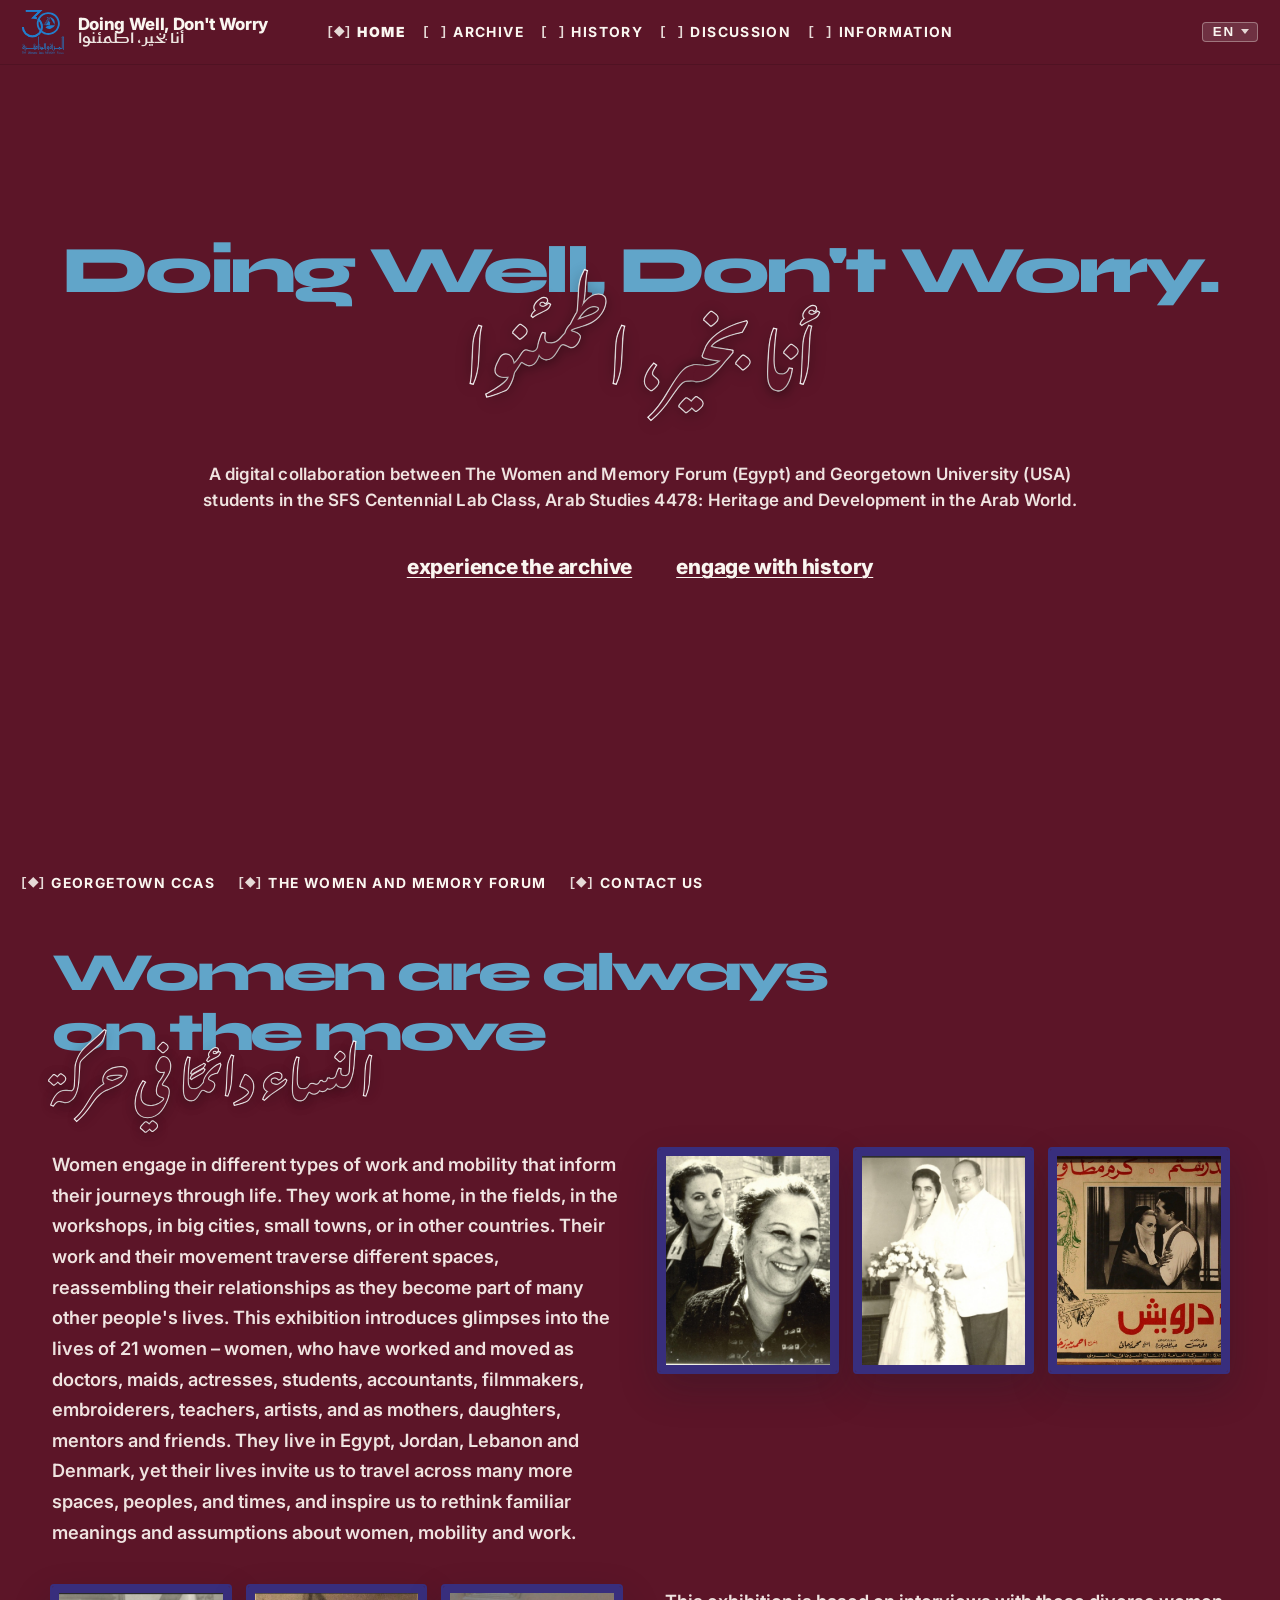
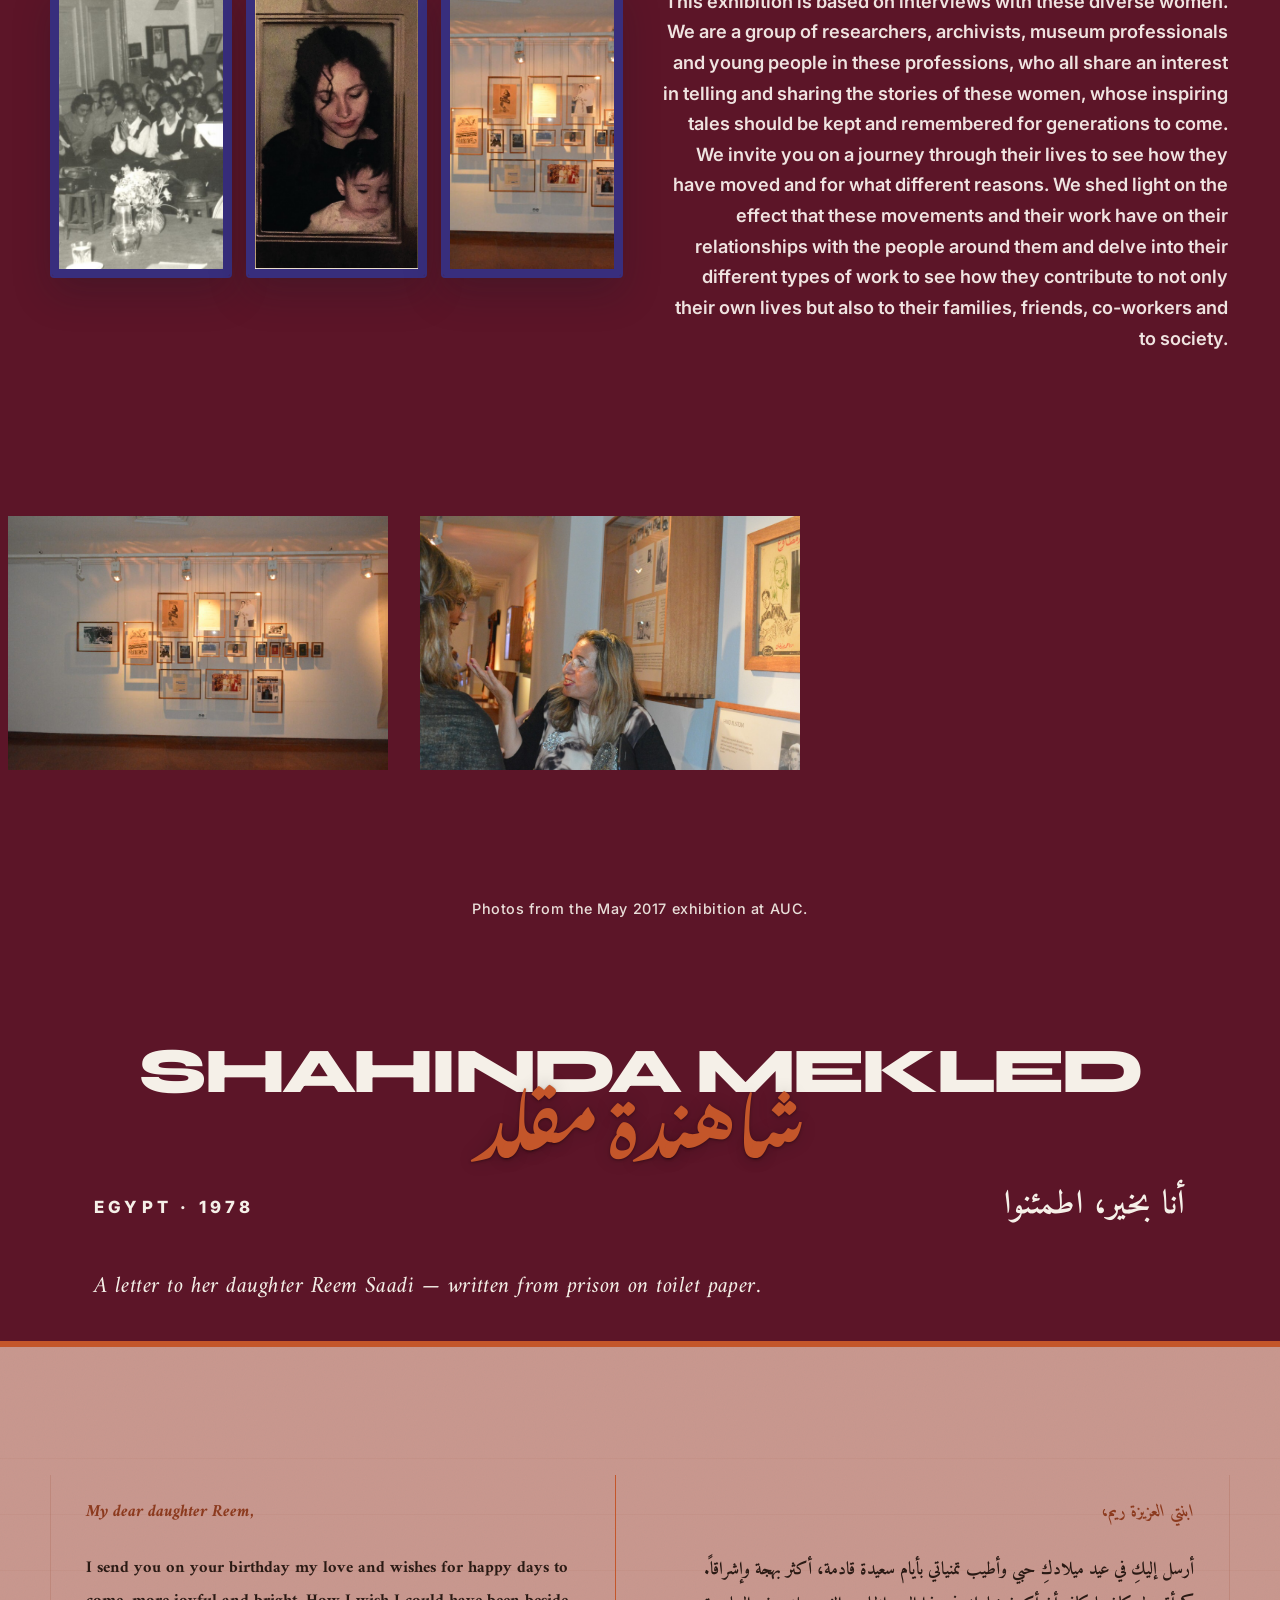
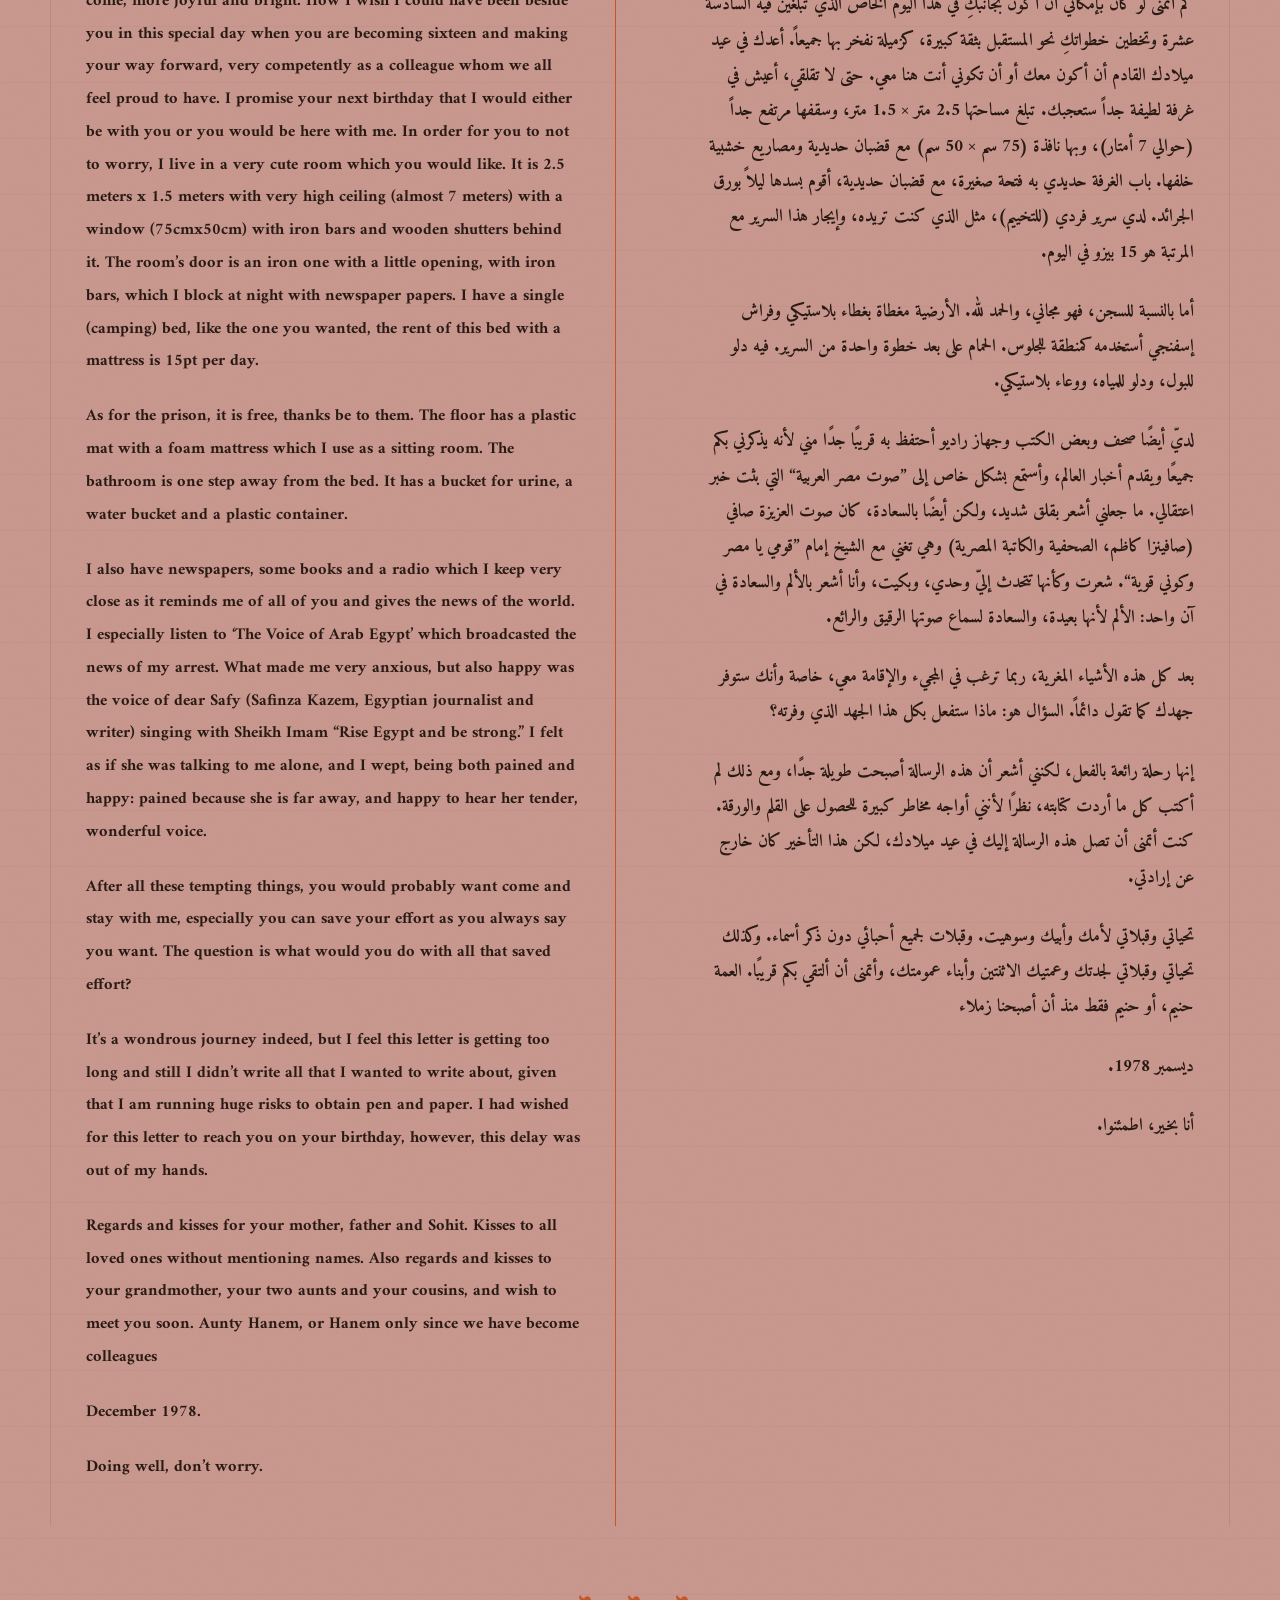
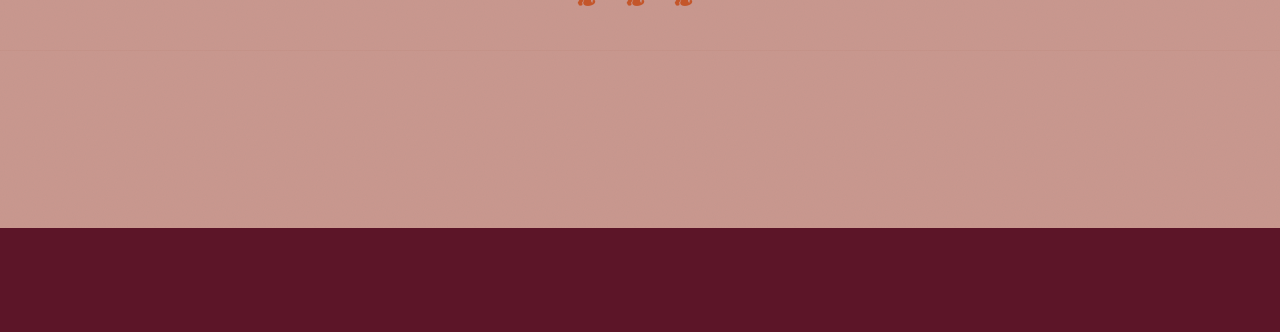
==== commit 9f915e01: "Archive: photo captions per node + locked-figure/scroll-text modal Archive - Add `caption` field to " ====
--- a/index.html
+++ b/index.html
@@ -424,7 +424,7 @@
       </a>
     </div>
 
-    <script src="./site-i18n.js?v=20260506i18nC"></script>
+    <script src="./site-i18n.js?v=20260507historyA"></script>
     <script src="./vendor/cytoscape.min.js"></script>
     <script src="./app.js?v=20260506mobile"></script>
   </body>
--- a/styles.css
+++ b/styles.css
@@ -829,12 +829,14 @@
     0 2px 14px rgba(66, 28, 20, 0.18);
 }
 
-/* History: mint field (#C0DF9C); nav bar matches page (beats .theme-archive:not(.page-home) nav fill) */
+/* History: lavender field (#D4B3E8); nav bar matches page (beats .theme-archive:not(.page-home) nav fill) */
 body[data-mode="history"].theme-archive {
-  --history-field: #c0df9c;
+  --history-field: #f3e3fc;
   --history-title: #382e7d;
+  --history-body-ink: #0f0f0f;
+  --history-minor-pink: #c2185b;
   background: var(--history-field);
-  color: var(--archive-ink);
+  color: var(--history-body-ink);
 }
 
 body[data-mode="history"].theme-archive .jsStatus {
@@ -929,7 +931,35 @@
 }
 
 body[data-mode="history"] .historyBody {
-  color: var(--archive-ink);
+  color: var(--history-body-ink);
+}
+
+body[data-mode="history"] .historyPage__heading,
+body[data-mode="history"] .historyPage__subheading,
+body[data-mode="history"] .historyPage__sectionHeading,
+body[data-mode="history"] .historyPage__prose h4 {
+  color: var(--history-title);
+}
+
+body[data-mode="history"] .historyPage__prose,
+body[data-mode="history"] .historyPage__prose p,
+body[data-mode="history"] .historyPage__prose li {
+  color: var(--history-body-ink);
+}
+
+body[data-mode="history"] .historyPage__prose .historyPage__minor {
+  color: var(--history-minor-pink);
+}
+
+body[data-mode="history"] .historyPage__figure figcaption {
+  color: var(--history-body-ink);
+}
+
+.historyPage__figure--center {
+  clear: both;
+  float: none;
+  max-width: min(360px, 80%);
+  margin: 0.5rem auto 1.4em;
 }
 
 .subpageHero__line--ar[data-i18n="subpageInformationTitleAr"] {
@@ -1723,6 +1753,21 @@
   border-color: rgba(250, 246, 240, 0.22);
 }
 
+body.theme-archive.page-home .siteNav__langOption {
+  color: var(--home-ink);
+}
+
+body.theme-archive.page-home .siteNav__langOption:hover,
+body.theme-archive.page-home .siteNav__langOption:focus {
+  background: rgba(250, 246, 240, 0.12);
+  color: var(--home-ink);
+}
+
+body.theme-archive.page-home .siteNav__langOption.is-active {
+  color: #ffffff;
+  font-weight: 600;
+}
+
 body.theme-archive.page-home .siteNav--archive .siteNav__primary .siteNav__tab {
   color: var(--home-ink);
 }
@@ -2530,6 +2575,20 @@
   transform: translateY(0);
 }
 
+.historyPage > .reveal {
+  transform: translateY(16px);
+  transition: opacity 0.38s ease, transform 0.38s var(--ease-out-back);
+  transition-delay: 0s;
+}
+
+.historyPage > .historyPage__figure.reveal {
+  transition-delay: 0.04s;
+}
+
+.historyPage > .historyPage__prose.reveal {
+  transition-delay: 0.08s;
+}
+
 .viewer--withSidebar {
   grid-template-columns: 280px minmax(0, 1fr);
   gap: 12px;
@@ -3283,7 +3342,7 @@
   position: relative;
   max-width: min(900px, 100%);
   margin: 0 auto;
-  padding: clamp(20px, 4vw, 40px) clamp(20px, 5vw, 36px) 140px;
+  padding: clamp(10px, 2vw, 20px) clamp(20px, 3.5vw, 32px) 120px;
 }
 
 .historyBody {
@@ -3303,27 +3362,33 @@
 }
 
 .historyPage__heading {
-  margin: 0 0 1rem;
+  margin: 0 0 1.1rem;
   max-width: min(52rem, 100%);
   font-family: Inter, system-ui, -apple-system, "Segoe UI", sans-serif;
-  font-size: clamp(1.05rem, 1.6vw, 1.2rem);
+  font-size: clamp(1.15rem, 1.85vw, 1.4rem);
   font-weight: 600;
   font-style: normal;
   letter-spacing: 0.02em;
-  line-height: 1.35;
+  line-height: 1.3;
   color: var(--discussion-blue);
 }
 
 .historyPage__subheading {
-  margin: clamp(1.75rem, 4vw, 2.5rem) 0 0.85rem;
+  margin: clamp(2.5rem, 5.5vw, 3.5rem) 0 1.1rem;
   max-width: min(52rem, 100%);
   font-family: Inter, system-ui, -apple-system, "Segoe UI", sans-serif;
-  font-size: clamp(1.05rem, 1.6vw, 1.2rem);
+  font-size: clamp(1.15rem, 1.85vw, 1.4rem);
   font-weight: 600;
   font-style: normal;
   letter-spacing: 0.02em;
-  line-height: 1.35;
+  line-height: 1.3;
   color: var(--discussion-blue);
+  clear: both;
+}
+
+.historyPage__subheading:first-child,
+.historyPage__heading:first-child {
+  margin-top: 0;
 }
 
 .historyPage__prose {
@@ -3331,10 +3396,11 @@
   line-height: 1.85;
   font-size: 1.05rem;
   color: var(--text);
+  margin-bottom: 1.4rem;
 }
 
 .historyPage__prose p {
-  margin: 0 0 1.1em;
+  margin: 0 0 1.25em;
 }
 
 .historyPage__prose p:last-child {
@@ -3344,16 +3410,18 @@
 .historyPage__prose h4 {
   margin: clamp(1.5rem, 3.5vw, 2rem) 0 0.6rem;
   font-family: Inter, system-ui, -apple-system, "Segoe UI", sans-serif;
-  font-size: clamp(1rem, 1.4vw, 1.1rem);
+  font-size: clamp(1.2rem, 1.8vw, 1.4rem);
   font-weight: 600;
   letter-spacing: 0.01em;
+  line-height: 1.3;
+  color: var(--discussion-blue);
+}
+
+.historyPage__prose .historyPage__minor {
+  margin: 1.2rem 0 0.5rem;
+  font-style: italic;
+  font-size: clamp(1.2rem, 1.7vw, 1.35rem);
   line-height: 1.35;
-  color: var(--discussion-blue);
-}
-
-.historyPage__prose .historyPage__minor {
-  margin: 1rem 0 0.4rem;
-  font-style: italic;
   color: var(--text);
 }
 
@@ -3375,6 +3443,98 @@
 
 .historyPage__prose li:last-child {
   margin-bottom: 0;
+}
+
+.historyPage__sectionHeading {
+  margin: clamp(2rem, 4.5vw, 2.75rem) 0 0.85rem;
+  max-width: min(52rem, 100%);
+  font-family: Inter, system-ui, -apple-system, "Segoe UI", sans-serif;
+  font-size: clamp(1.2rem, 1.8vw, 1.4rem);
+  font-weight: 600;
+  letter-spacing: 0.01em;
+  line-height: 1.3;
+  color: var(--discussion-blue);
+  clear: both;
+}
+
+.historyPage__figure {
+  margin: 0 0 1.1em;
+  max-width: min(52rem, 100%);
+}
+
+.historyPage__figure img,
+.historyPage__figure video {
+  display: block;
+  width: 100%;
+  height: auto;
+  border-radius: 4px;
+  background: #000;
+}
+
+.historyPage__figure figcaption {
+  margin-top: 0.5rem;
+  font-size: 0.85rem;
+  font-style: italic;
+  line-height: 1.5;
+  color: var(--text);
+  opacity: 0.8;
+}
+
+.historyPage__figure--right,
+.historyPage__figure--left {
+  max-width: min(280px, 45%);
+}
+
+.historyPage__figure--right {
+  float: right;
+  margin: 0.25rem 0 1rem 1.5rem;
+  shape-outside: margin-box;
+}
+
+.historyPage__figure--left {
+  float: left;
+  margin: 0.25rem 1.5rem 1rem 0;
+  shape-outside: margin-box;
+}
+
+.historyPage__figure--portrait {
+  max-width: min(240px, 40%);
+}
+
+.historyPage__figure--video {
+  clear: both;
+  max-width: min(52rem, 100%);
+  margin: 0.5rem 0 1.4em;
+}
+
+.historyPage__figure--video video {
+  aspect-ratio: 16 / 9;
+  object-fit: contain;
+}
+
+@media (max-width: 640px) {
+  .historyPage__figure--right,
+  .historyPage__figure--left {
+    float: none;
+    max-width: 100%;
+    margin: 0.5rem 0 1.1em;
+  }
+
+  .historyPage__figure--portrait {
+    max-width: 70%;
+    margin-left: auto;
+    margin-right: auto;
+  }
+}
+
+[dir="rtl"] .historyPage__figure--right {
+  float: left;
+  margin: 0.25rem 1.5rem 1rem 0;
+}
+
+[dir="rtl"] .historyPage__figure--left {
+  float: right;
+  margin: 0.25rem 0 1rem 1.5rem;
 }
 
 .discussionPage {
